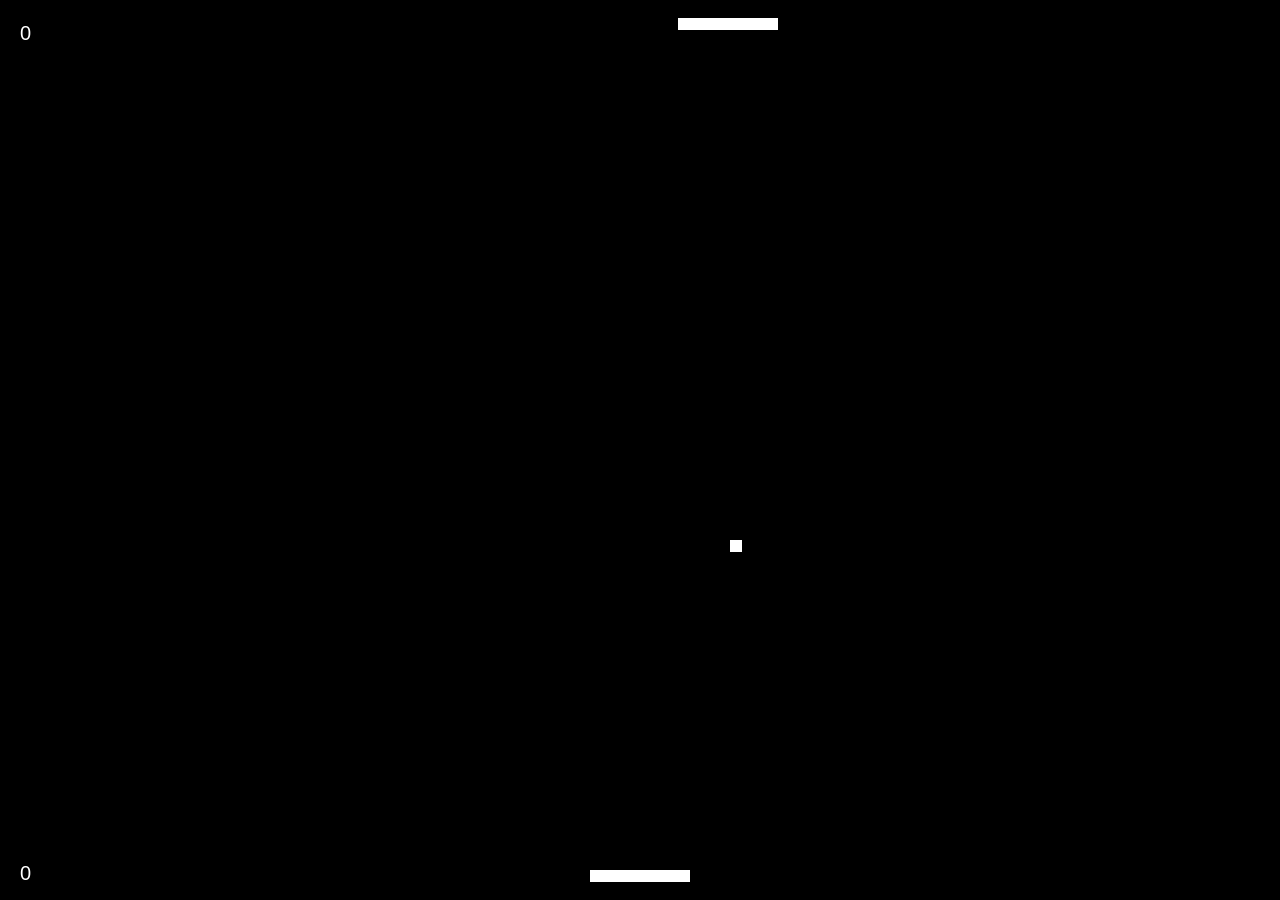
==== index.html @ 03823698 "Add files via upload" ====
<!doctype html>
<html lang="ru">
<head>
  <meta charset="utf-8" />
  <meta name="viewport" content="width=device-width, initial-scale=1" />
  <title>Telegram Pong — Vertical</title>
  <script src="https://telegram.org/js/telegram-web-app.js"></script>
  <style>
    body,html {margin:0;padding:0;background:#0f1115;color:#fff;overflow:hidden;}
    canvas {display:block;width:100vw;height:100vh;background:#000;}
  </style>
</head>
<body>
  <canvas id="game"></canvas>
  <script>
    const tg = window.Telegram?.WebApp;
    if (tg) { tg.expand(); tg.ready(); }

    const cvs = document.getElementById('game');
    const ctx = cvs.getContext('2d');
    let W,H;

    function resize(){
      W = cvs.width = window.innerWidth;
      H = cvs.height = window.innerHeight;
    }
    window.addEventListener('resize', resize);
    resize();

    const PADDLE_W = 100, PADDLE_H = 12, BALL = 12;
    const player = {x: W/2 - PADDLE_W/2, y: H - 30, vx:0, score:0};
    const enemy  = {x: W/2 - PADDLE_W/2, y: 18, vx:0, score:0};
    const ball   = {x: W/2, y: H/2, vx:3, vy:3};

    let keys = {};
    window.addEventListener('keydown', e=>keys[e.key]=true);
    window.addEventListener('keyup', e=>keys[e.key]=false);

    cvs.addEventListener('pointermove', e=>{
      const rect = cvs.getBoundingClientRect();
      const x = (e.clientX - rect.left) * (W/rect.width) - PADDLE_W/2;
      if (e.clientY > H/2) player.x = x;
    });

    function step(){
      if (keys['ArrowLeft'] || keys['a']) player.x -= 6;
      if (keys['ArrowRight']|| keys['d']) player.x += 6;
      player.x = Math.max(0, Math.min(W-PADDLE_W, player.x));

      // simple AI for enemy
      if (enemy.x + PADDLE_W/2 < ball.x) enemy.x += 4;
      else enemy.x -= 4;
      enemy.x = Math.max(0, Math.min(W-PADDLE_W, enemy.x));

      // move ball
      ball.x += ball.vx;
      ball.y += ball.vy;

      // walls X
      if (ball.x<0 || ball.x>W-BALL) ball.vx *= -1;

      // top paddle
      if (ball.y < enemy.y+PADDLE_H && ball.x+BALL>enemy.x && ball.x<enemy.x+PADDLE_W && ball.vy<0){
        ball.vy = Math.abs(ball.vy);
      }
      // bottom paddle
      if (ball.y+BALL > player.y && ball.x+BALL>player.x && ball.x<player.x+PADDLE_W && ball.vy>0){
        ball.vy = -Math.abs(ball.vy);
      }

      // score
      if (ball.y < -BALL){ player.score++; resetBall(1); }
      if (ball.y > H+BALL){ enemy.score++; resetBall(-1); }
    }

    function resetBall(dir){
      ball.x = W/2; ball.y = H/2;
      ball.vx = (Math.random()>0.5?1:-1)*(3+Math.random()*2);
      ball.vy = dir*(3+Math.random()*2);
    }

    function draw(){
      ctx.clearRect(0,0,W,H);
      ctx.fillStyle = '#fff';
      ctx.fillRect(player.x, player.y, PADDLE_W, PADDLE_H);
      ctx.fillRect(enemy.x, enemy.y, PADDLE_W, PADDLE_H);
      ctx.fillRect(ball.x, ball.y, BALL, BALL);
      ctx.font = '20px sans-serif';
      ctx.fillText(player.score, 20, H-20);
      ctx.fillText(enemy.score, 20, 40);
    }

    function loop(){
      step();
      draw();
      requestAnimationFrame(loop);
    }
    loop();
  </script>
</body>
</html>
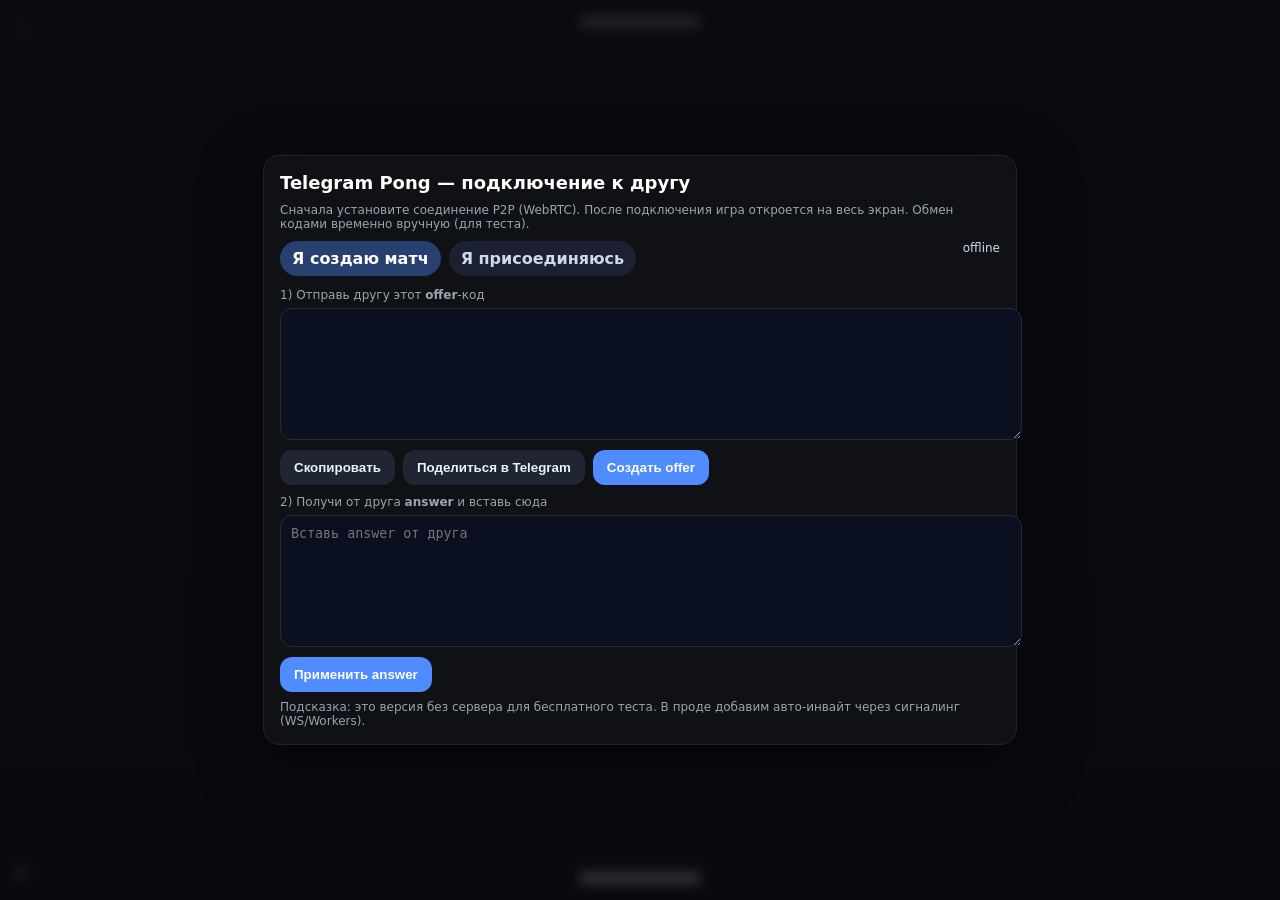
==== commit e2dc6d93: "Add files via upload" ====
--- a/index.html
+++ b/index.html
@@ -3,99 +3,249 @@
 <head>
   <meta charset="utf-8" />
   <meta name="viewport" content="width=device-width, initial-scale=1" />
-  <title>Telegram Pong — Vertical</title>
+  <title>Telegram Pong — Vertical (P2P)</title>
   <script src="https://telegram.org/js/telegram-web-app.js"></script>
   <style>
-    body,html {margin:0;padding:0;background:#0f1115;color:#fff;overflow:hidden;}
-    canvas {display:block;width:100vw;height:100vh;background:#000;}
+    :root{--bg:#0f1115;--panel:#151a24;--muted:#9aa4b2;--acc:#4f8cff}
+    html,body{margin:0;height:100%;background:#000;color:#fff;overflow:hidden;font-family:system-ui, -apple-system, Segoe UI, Roboto, Inter, Helvetica, Arial, sans-serif}
+    canvas{display:block;width:100vw;height:100vh;background:#000}
+    .menu{position:fixed;inset:0;display:flex;align-items:center;justify-content:center;background:linear-gradient(180deg, rgba(10,12,18,.9), rgba(10,12,18,.85));backdrop-filter:blur(6px)}
+    .card{width:min(720px,92vw);background:#0f1115;border:1px solid #1d2333;border-radius:16px;box-shadow:0 20px 60px rgba(0,0,0,.5);padding:16px}
+    .row{display:flex;gap:8px;flex-wrap:wrap}
+    h1{font-size:18px;margin:0 0 10px;font-weight:700}
+    .muted{color:var(--muted);font-size:12px}
+    textarea{width:100%;min-height:110px;background:#0b1020;border:1px solid #222a3c;border-radius:12px;color:#eaf1ff;padding:10px}
+    button{appearance:none;border:0;border-radius:12px;padding:10px 14px;font-weight:700;cursor:pointer}
+    .primary{background:var(--acc);color:#fff}
+    .secondary{background:#1f2533;color:#eaf1ff}
+    label{font-size:12px;color:var(--muted);display:block;margin:8px 0 6px}
+    .tabs{display:flex;gap:8px;margin:8px 0 12px}
+    .tab{padding:8px 12px;border-radius:999px;background:#1b2130;color:#cfd8ef;cursor:pointer;font-weight:700}
+    .tab.active{background:#28406f;color:#fff}
+    .hidden{display:none}
+    .status{font-size:12px;color:#cfd8ef}
   </style>
 </head>
 <body>
   <canvas id="game"></canvas>
+
+  <!-- MENU / MANUAL SIGNALING -->
+  <div class="menu" id="menu">
+    <div class="card">
+      <h1>Telegram Pong — подключение к другу</h1>
+      <div class="muted" style="margin-bottom:10px">Сначала установите соединение P2P (WebRTC). После подключения игра откроется на весь экран. Обмен кодами временно вручную (для теста).</div>
+
+      <div class="tabs">
+        <div class="tab active" id="tabHost">Я создаю матч</div>
+        <div class="tab" id="tabJoin">Я присоединяюсь</div>
+        <div style="flex:1"></div>
+        <span class="status" id="net">offline</span>
+      </div>
+
+      <!-- HOST PANEL -->
+      <div id="hostPanel">
+        <label>1) Отправь другу этот <b>offer</b>-код</label>
+        <textarea id="offerOut" readonly></textarea>
+        <div class="row" style="margin:6px 0 10px">
+          <button class="secondary" id="copyOffer">Скопировать</button>
+          <button class="secondary" id="shareOffer">Поделиться в Telegram</button>
+          <button class="primary" id="makeOffer">Создать offer</button>
+        </div>
+        <label>2) Получи от друга <b>answer</b> и вставь сюда</label>
+        <textarea id="answerIn" placeholder="Вставь answer от друга"></textarea>
+        <div class="row" style="margin-top:6px"><button class="primary" id="applyAnswer">Применить answer</button></div>
+      </div>
+
+      <!-- JOIN PANEL -->
+      <div id="joinPanel" class="hidden">
+        <label>1) Вставь сюда <b>offer</b>-код от хоста</label>
+        <textarea id="offerIn" placeholder="Вставь offer от хоста"></textarea>
+        <div class="row" style="margin:6px 0 10px"><button class="primary" id="makeAnswer">Сгенерировать answer</button></div>
+        <label>2) Отправь этот <b>answer</b> хосту</label>
+        <textarea id="answerOut" readonly></textarea>
+        <div class="row" style="margin-top:6px"><button class="secondary" id="copyAnswer">Скопировать answer</button></div>
+      </div>
+
+      <div class="muted" style="margin-top:8px">Подсказка: это версия без сервера для бесплатного теста. В проде добавим авто-инвайт через сигналинг (WS/Workers).</div>
+    </div>
+  </div>
+
   <script>
-    const tg = window.Telegram?.WebApp;
-    if (tg) { tg.expand(); tg.ready(); }
-
-    const cvs = document.getElementById('game');
-    const ctx = cvs.getContext('2d');
-    let W,H;
-
-    function resize(){
-      W = cvs.width = window.innerWidth;
-      H = cvs.height = window.innerHeight;
+  // --- Telegram fullscreen
+  const tg = window.Telegram?.WebApp; try{ tg?.expand(); tg?.ready(); }catch(_){}
+
+  // --- Canvas setup
+  const cvs = document.getElementById('game');
+  const ctx = cvs.getContext('2d');
+  let W,H; function resize(){ W=cvs.width=innerWidth; H=cvs.height=innerHeight; } window.addEventListener('resize',resize); resize();
+
+  // --- UI elements
+  const menu = document.getElementById('menu');
+  const tabHost = document.getElementById('tabHost');
+  const tabJoin = document.getElementById('tabJoin');
+  const hostPanel = document.getElementById('hostPanel');
+  const joinPanel = document.getElementById('joinPanel');
+  const net = document.getElementById('net');
+
+  const offerOut = document.getElementById('offerOut');
+  const answerIn = document.getElementById('answerIn');
+  const offerIn = document.getElementById('offerIn');
+  const answerOut = document.getElementById('answerOut');
+  const btnCopyOffer = document.getElementById('copyOffer');
+  const btnShareOffer = document.getElementById('shareOffer');
+  const btnMakeOffer = document.getElementById('makeOffer');
+  const btnApplyAnswer = document.getElementById('applyAnswer');
+  const btnMakeAnswer = document.getElementById('makeAnswer');
+  const btnCopyAnswer = document.getElementById('copyAnswer');
+
+  // --- Helpers
+  const enc = obj => btoa(unescape(encodeURIComponent(JSON.stringify(obj))));
+  const dec = str => JSON.parse(decodeURIComponent(escape(atob((str||'').trim()))));
+  function copy(el){ el.select(); document.execCommand('copy'); }
+
+  // --- Tabs
+  tabHost.onclick = ()=>{ tabHost.classList.add('active'); tabJoin.classList.remove('active'); hostPanel.classList.remove('hidden'); joinPanel.classList.add('hidden'); };
+  tabJoin.onclick = ()=>{ tabJoin.classList.add('active'); tabHost.classList.remove('active'); joinPanel.classList.remove('hidden'); hostPanel.classList.add('hidden'); };
+
+  // --- Game constants (vertical)
+  const PADDLE_W = 120, PADDLE_H = 12, BALL = 12;
+  const player = {x:0, y:0, score:0};
+  const enemy  = {x:0, y:0, score:0};
+  const ball   = {x:0, y:0, vx:0, vy:0};
+  let mode = 'menu'; // menu | online
+  let isHost = false; // host runs physics
+
+  function resetPositions(){
+    player.x = W/2 - PADDLE_W/2; player.y = H - 28;
+    enemy.x  = W/2 - PADDLE_W/2; enemy.y  = 16;
+    ball.x = W/2; ball.y = H/2; ball.vx = (Math.random()>0.5?1:-1)*(3+Math.random()*2); ball.vy = (isHost?1:-1)*(3+Math.random()*2);
+  }
+  resetPositions();
+
+  // --- Input
+  let keys = {}; window.addEventListener('keydown', e=>keys[e.key]=true); window.addEventListener('keyup', e=>keys[e.key]=false);
+  cvs.addEventListener('pointermove', e=>{
+    if (mode!=='online') return;
+    const r=cvs.getBoundingClientRect(); const x=(e.clientX - r.left)*(W/r.width) - PADDLE_W/2;
+    // Локально всегда двигаем «нижнюю» ракетку
+    player.x = Math.max(0, Math.min(W-PADDLE_W, x));
+  });
+
+  function localStep(){
+    if (mode!=='online') return;
+    if (keys['ArrowLeft']||keys['a']) player.x -= 7;
+    if (keys['ArrowRight']||keys['d']) player.x += 7;
+    player.x = Math.max(0, Math.min(W-PADDLE_W, player.x));
+  }
+
+  // --- WebRTC
+  let pc, dc; let lastTick=0;
+  function setupPeer(host){
+    isHost = !!host;
+    pc = new RTCPeerConnection({iceServers:[{urls:'stun:stun.l.google.com:19302'}]});
+    pc.onicecandidate = e=>{ if(!e.candidate) updateSDP(); };
+    pc.onconnectionstatechange = ()=> net.textContent = pc.connectionState || 'unknown';
+    pc.ondatachannel = ev=>{ dc = ev.channel; wireDC(); };
+    if (host){ dc = pc.createDataChannel('game'); wireDC(); }
+  }
+  function wireDC(){
+    dc.onopen = ()=>{ net.textContent = 'online'; startMatch(); };
+    dc.onclose = ()=>{ net.textContent = 'disconnected'; endMatch(); };
+    dc.onmessage = ev=>{
+      const m = JSON.parse(ev.data);
+      if (m.t==='state' && !isHost){ Object.assign(player, m.state.playerTop ? m.state.bottom : m.state.bottom); /* placeholder */ }
+      if (m.t==='state' && !isHost){ // гостю присылаем полное состояние
+        // Стороны в физике: у хоста bottom=host, top=guest. У гостя рендерим наоборот: локальный снизу.
+        const s = m.state;
+        // на госте «player» = нижний (это топ в физике), «enemy» = верхний (боттом в физике)
+        enemy.x = s.bottom.x; enemy.y = 16; enemy.score = s.bottom.score;
+        player.x = s.top.x;   player.y = H - 28; player.score = s.top.score;
+        ball.x = s.ball.x; ball.y = s.ball.y; // для гостя координаты одинаковые
+      }
+      if (m.t==='input' && isHost){ // пришёл x от гостя (это верхняя ракетка в физике)
+        enemy.x = Math.max(0, Math.min(W-PADDLE_W, m.x));
+      }
+    };
+  }
+
+  function updateSDP(){
+    if (!pc?.localDescription) return;
+    const payload = enc({type:pc.localDescription.type, sdp:pc.localDescription.sdp});
+    if (isHost) offerOut.value = payload; else answerOut.value = payload;
+  }
+
+  async function makeOffer(){ setupPeer(true); const offer = await pc.createOffer(); await pc.setLocalDescription(offer); updateSDP(); }
+  async function applyAnswer(){ try{ const ans = dec(answerIn.value); await pc.setRemoteDescription(new RTCSessionDescription(ans)); }catch(e){ alert('Неверный answer'); } }
+  async function acceptOffer(){ try{ setupPeer(false); const off = dec(offerIn.value); await pc.setRemoteDescription(new RTCSessionDescription(off)); const ans = await pc.createAnswer(); await pc.setLocalDescription(ans); updateSDP(); }catch(e){ alert('Неверный offer'); } }
+
+  btnMakeOffer.onclick = makeOffer;
+  btnApplyAnswer.onclick = applyAnswer;
+  btnMakeAnswer.onclick = acceptOffer;
+  btnCopyOffer.onclick = ()=>copy(offerOut);
+  btnCopyAnswer.onclick = ()=>copy(answerOut);
+  btnShareOffer.onclick = ()=>{
+    const text = encodeURIComponent('Подключись ко мне в Pong. Вставь мой offer и пришли answer.\n\n'+offerOut.value.substring(0,1800));
+    if (tg && tg.openTelegramLink) tg.openTelegramLink('https://t.me/share/url?text='+text); else window.open('https://t.me/share/url?text='+text,'_blank');
+  };
+
+  // --- Game physics runs on host only
+  function physics(){
+    // move ball
+    ball.x += ball.vx; ball.y += ball.vy;
+    // walls (X)
+    if (ball.x<0 || ball.x>W-BALL) ball.vx *= -1;
+    // top paddle (guest)
+    if (ball.vy<0 && ball.y < enemy.y+PADDLE_H && ball.x+BALL>enemy.x && ball.x<enemy.x+PADDLE_W){ ball.vy = Math.abs(ball.vy); }
+    // bottom paddle (host)
+    if (ball.vy>0 && ball.y+BALL > player.y && ball.x+BALL>player.x && ball.x<player.x+PADDLE_W){ ball.vy = -Math.abs(ball.vy); }
+    // score
+    if (ball.y < -BALL){ player.score++; resetBall(1); }
+    if (ball.y > H+BALL){ enemy.score++; resetBall(-1); }
+  }
+  function resetBall(dir){ ball.x=W/2; ball.y=H/2; ball.vx=(Math.random()>0.5?1:-1)*(3+Math.random()*2); ball.vy=dir*(3+Math.random()*2); }
+
+  function startMatch(){ mode='online'; menu.classList.add('hidden'); tg?.expand(); resetPositions(); lastTick=0; }
+  function endMatch(){ mode='menu'; menu.classList.remove('hidden'); }
+
+  // --- Main loop
+  function draw(){
+    ctx.clearRect(0,0,W,H);
+    ctx.fillStyle='#fff';
+    // paddles
+    ctx.fillRect(player.x, player.y, PADDLE_W, PADDLE_H);
+    ctx.fillRect(enemy.x, enemy.y, PADDLE_W, PADDLE_H);
+    // ball
+    ctx.fillRect(ball.x, ball.y, BALL, BALL);
+    // score
+    ctx.font='20px sans-serif';
+    ctx.fillText(player.score, 16, H-20);
+    ctx.fillText(enemy.score, 16, 36);
+  }
+
+  function loop(ts){
+    // controls (both sides move local bottom paddle)
+    localStep();
+
+    if (mode==='online'){
+      // Send my input each frame
+      if (dc && dc.readyState==='open'){
+        // У хоста локальный — нижний (bottom). У гостя локальный снизу тоже, но для физики это top => отправляем как top.x
+        const myX = player.x;
+        dc.send(JSON.stringify({t:'input', x: myX}));
+      }
+      if (isHost){
+        physics();
+        // 30 FPS state to guest
+        if (!lastTick || ts-lastTick>33){ lastTick=ts; if (dc && dc.readyState==='open'){
+          const state = { bottom:{x:player.x, score:player.score}, top:{x:enemy.x, score:enemy.score}, ball:{x:ball.x, y:ball.y} };
+          dc.send(JSON.stringify({t:'state', state}));
+        } }
+      }
     }
-    window.addEventListener('resize', resize);
-    resize();
-
-    const PADDLE_W = 100, PADDLE_H = 12, BALL = 12;
-    const player = {x: W/2 - PADDLE_W/2, y: H - 30, vx:0, score:0};
-    const enemy  = {x: W/2 - PADDLE_W/2, y: 18, vx:0, score:0};
-    const ball   = {x: W/2, y: H/2, vx:3, vy:3};
-
-    let keys = {};
-    window.addEventListener('keydown', e=>keys[e.key]=true);
-    window.addEventListener('keyup', e=>keys[e.key]=false);
-
-    cvs.addEventListener('pointermove', e=>{
-      const rect = cvs.getBoundingClientRect();
-      const x = (e.clientX - rect.left) * (W/rect.width) - PADDLE_W/2;
-      if (e.clientY > H/2) player.x = x;
-    });
-
-    function step(){
-      if (keys['ArrowLeft'] || keys['a']) player.x -= 6;
-      if (keys['ArrowRight']|| keys['d']) player.x += 6;
-      player.x = Math.max(0, Math.min(W-PADDLE_W, player.x));
-
-      // simple AI for enemy
-      if (enemy.x + PADDLE_W/2 < ball.x) enemy.x += 4;
-      else enemy.x -= 4;
-      enemy.x = Math.max(0, Math.min(W-PADDLE_W, enemy.x));
-
-      // move ball
-      ball.x += ball.vx;
-      ball.y += ball.vy;
-
-      // walls X
-      if (ball.x<0 || ball.x>W-BALL) ball.vx *= -1;
-
-      // top paddle
-      if (ball.y < enemy.y+PADDLE_H && ball.x+BALL>enemy.x && ball.x<enemy.x+PADDLE_W && ball.vy<0){
-        ball.vy = Math.abs(ball.vy);
-      }
-      // bottom paddle
-      if (ball.y+BALL > player.y && ball.x+BALL>player.x && ball.x<player.x+PADDLE_W && ball.vy>0){
-        ball.vy = -Math.abs(ball.vy);
-      }
-
-      // score
-      if (ball.y < -BALL){ player.score++; resetBall(1); }
-      if (ball.y > H+BALL){ enemy.score++; resetBall(-1); }
-    }
-
-    function resetBall(dir){
-      ball.x = W/2; ball.y = H/2;
-      ball.vx = (Math.random()>0.5?1:-1)*(3+Math.random()*2);
-      ball.vy = dir*(3+Math.random()*2);
-    }
-
-    function draw(){
-      ctx.clearRect(0,0,W,H);
-      ctx.fillStyle = '#fff';
-      ctx.fillRect(player.x, player.y, PADDLE_W, PADDLE_H);
-      ctx.fillRect(enemy.x, enemy.y, PADDLE_W, PADDLE_H);
-      ctx.fillRect(ball.x, ball.y, BALL, BALL);
-      ctx.font = '20px sans-serif';
-      ctx.fillText(player.score, 20, H-20);
-      ctx.fillText(enemy.score, 20, 40);
-    }
-
-    function loop(){
-      step();
-      draw();
-      requestAnimationFrame(loop);
-    }
-    loop();
+    draw();
+    requestAnimationFrame(loop);
+  }
+  requestAnimationFrame(loop);
   </script>
 </body>
 </html>
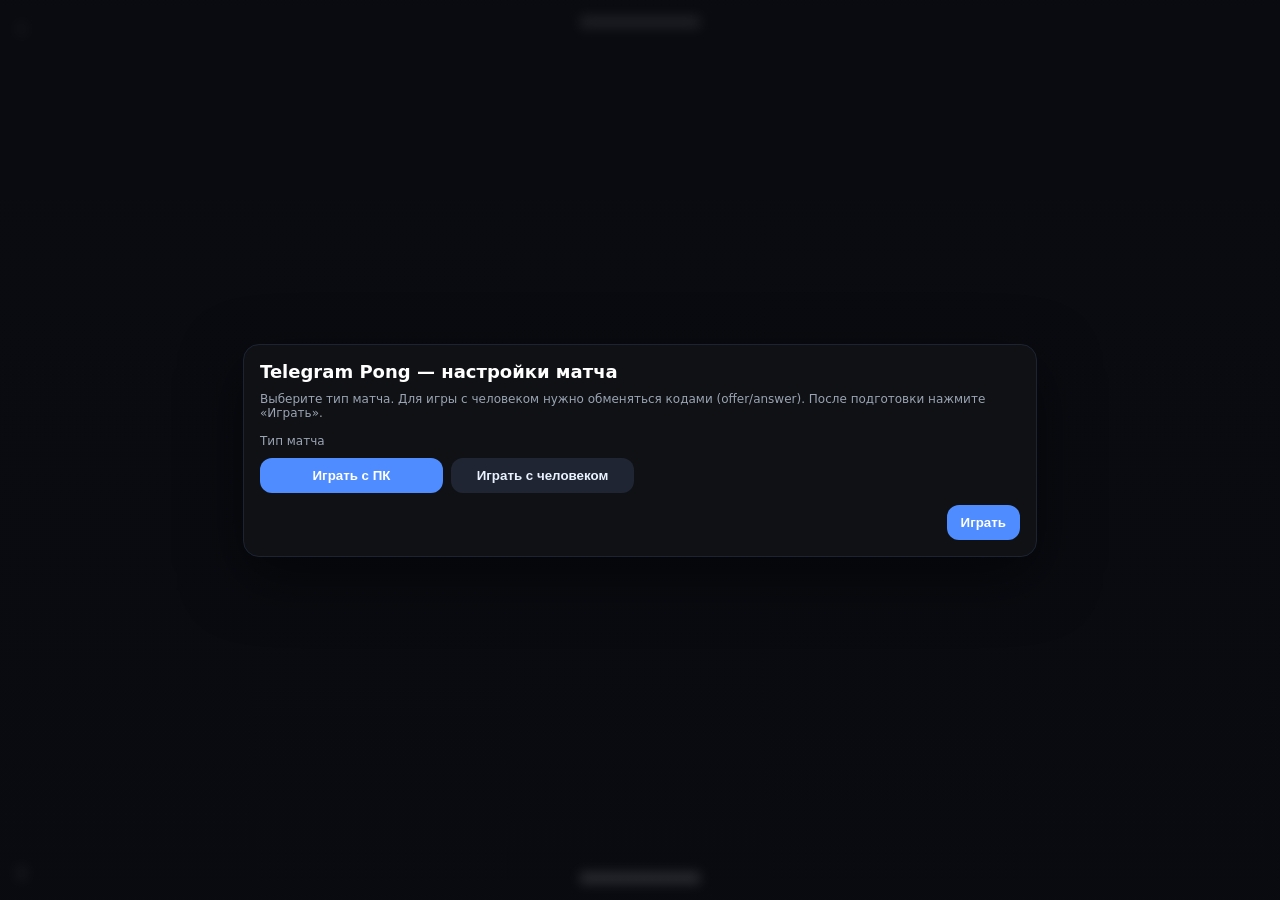
==== commit d3d42e92: "Add files via upload" ====
--- a/index.html
+++ b/index.html
@@ -3,70 +3,94 @@
 <head>
   <meta charset="utf-8" />
   <meta name="viewport" content="width=device-width, initial-scale=1" />
-  <title>Telegram Pong — Vertical (P2P)</title>
+  <title>Telegram Pong — Vertical (P2P/AI)</title>
   <script src="https://telegram.org/js/telegram-web-app.js"></script>
   <style>
     :root{--bg:#0f1115;--panel:#151a24;--muted:#9aa4b2;--acc:#4f8cff}
     html,body{margin:0;height:100%;background:#000;color:#fff;overflow:hidden;font-family:system-ui, -apple-system, Segoe UI, Roboto, Inter, Helvetica, Arial, sans-serif}
     canvas{display:block;width:100vw;height:100vh;background:#000}
-    .menu{position:fixed;inset:0;display:flex;align-items:center;justify-content:center;background:linear-gradient(180deg, rgba(10,12,18,.9), rgba(10,12,18,.85));backdrop-filter:blur(6px)}
-    .card{width:min(720px,92vw);background:#0f1115;border:1px solid #1d2333;border-radius:16px;box-shadow:0 20px 60px rgba(0,0,0,.5);padding:16px}
-    .row{display:flex;gap:8px;flex-wrap:wrap}
+
+    /* MENU */
+    .menu{position:fixed;inset:0;display:flex;align-items:center;justify-content:center;background:linear-gradient(180deg, rgba(10,12,18,.92), rgba(10,12,18,.88));backdrop-filter:blur(6px)}
+    .card{width:min(760px,92vw);background:#0f1115;border:1px solid #1d2333;border-radius:16px;box-shadow:0 20px 60px rgba(0,0,0,.5);padding:16px}
     h1{font-size:18px;margin:0 0 10px;font-weight:700}
     .muted{color:var(--muted);font-size:12px}
-    textarea{width:100%;min-height:110px;background:#0b1020;border:1px solid #222a3c;border-radius:12px;color:#eaf1ff;padding:10px}
+    .row{display:flex;gap:8px;flex-wrap:wrap}
+    .col{display:flex;flex-direction:column;gap:8px}
+    .seg{display:flex;gap:8px}
+    .seg>button{flex:1}
     button{appearance:none;border:0;border-radius:12px;padding:10px 14px;font-weight:700;cursor:pointer}
     .primary{background:var(--acc);color:#fff}
     .secondary{background:#1f2533;color:#eaf1ff}
-    label{font-size:12px;color:var(--muted);display:block;margin:8px 0 6px}
-    .tabs{display:flex;gap:8px;margin:8px 0 12px}
-    .tab{padding:8px 12px;border-radius:999px;background:#1b2130;color:#cfd8ef;cursor:pointer;font-weight:700}
-    .tab.active{background:#28406f;color:#fff}
+    .ghost{background:transparent;border:1px solid #2a3348;color:#cfd8ef}
+    .label{font-size:12px;color:var(--muted);margin:4px 0 2px}
+    textarea{width:100%;min-height:110px;background:#0b1020;border:1px solid #222a3c;border-radius:12px;color:#eaf1ff;padding:10px}
+    input[type="text"]{width:100%;background:#0b1020;border:1px solid #222a3c;border-radius:12px;color:#eaf1ff;padding:10px}
+    .grid{display:grid;grid-template-columns:1fr 1fr;gap:12px}
+    @media (max-width:760px){ .grid{grid-template-columns:1fr} }
+    .status{font-size:12px;color:#cfd8ef}
     .hidden{display:none}
-    .status{font-size:12px;color:#cfd8ef}
   </style>
 </head>
 <body>
   <canvas id="game"></canvas>
 
-  <!-- MENU / MANUAL SIGNALING -->
+  <!-- MENU -->
   <div class="menu" id="menu">
     <div class="card">
-      <h1>Telegram Pong — подключение к другу</h1>
-      <div class="muted" style="margin-bottom:10px">Сначала установите соединение P2P (WebRTC). После подключения игра откроется на весь экран. Обмен кодами временно вручную (для теста).</div>
-
-      <div class="tabs">
-        <div class="tab active" id="tabHost">Я создаю матч</div>
-        <div class="tab" id="tabJoin">Я присоединяюсь</div>
-        <div style="flex:1"></div>
-        <span class="status" id="net">offline</span>
+      <h1>Telegram Pong — настройки матча</h1>
+      <div class="muted" style="margin-bottom:10px">Выберите тип матча. Для игры с человеком нужно обменяться кодами (offer/answer). После подготовки нажмите «Играть».</div>
+
+      <div class="grid">
+        <!-- LEFT: TYPE + ROLE -->
+        <div class="col">
+          <div class="label">Тип матча</div>
+          <div class="seg">
+            <button id="btnTypeAI"   class="secondary">Играть с ПК</button>
+            <button id="btnTypeP2P"  class="secondary">Играть с человеком</button>
+          </div>
+
+          <div id="roleBox" class="hidden">
+            <div class="label">Роль</div>
+            <div class="seg">
+              <button id="btnHost" class="ghost">Я создаю матч</button>
+              <button id="btnJoin" class="ghost">Я присоединяюсь</button>
+            </div>
+            <div class="status">Сеть: <span id="net">offline</span></div>
+          </div>
+        </div>
+
+        <!-- RIGHT: SIGNALING -->
+        <div id="signalBox" class="hidden col">
+          <!-- HOST PANEL -->
+          <div id="hostPanel" class="hidden">
+            <div class="label">1) Создай инвайт (offer) и отправь другу</div>
+            <div class="row">
+              <button id="btnMakeOffer" class="primary">Создать инвайт</button>
+              <button id="btnShareOffer" class="secondary">Поделиться в Telegram</button>
+              <button id="btnCopyOffer" class="ghost">Скопировать</button>
+            </div>
+            <textarea id="offerOut" readonly placeholder="Тут появится offer-код"></textarea>
+            <div class="label">2) Получи от друга answer и вставь</div>
+            <textarea id="answerIn" placeholder="Вставь answer"></textarea>
+            <div class="row"><button id="btnApplyAnswer" class="primary">Применить answer</button></div>
+          </div>
+
+          <!-- JOIN PANEL -->
+          <div id="joinPanel" class="hidden">
+            <div class="label">1) Вставь offer от хоста</div>
+            <textarea id="offerIn" placeholder="Вставь offer"></textarea>
+            <div class="row"><button id="btnMakeAnswer" class="primary">Сгенерировать answer</button></div>
+            <div class="label">2) Отправь этот answer хосту</div>
+            <textarea id="answerOut" readonly placeholder="Тут появится answer"></textarea>
+            <div class="row"><button id="btnCopyAnswer" class="ghost">Скопировать answer</button></div>
+          </div>
+        </div>
       </div>
 
-      <!-- HOST PANEL -->
-      <div id="hostPanel">
-        <label>1) Отправь другу этот <b>offer</b>-код</label>
-        <textarea id="offerOut" readonly></textarea>
-        <div class="row" style="margin:6px 0 10px">
-          <button class="secondary" id="copyOffer">Скопировать</button>
-          <button class="secondary" id="shareOffer">Поделиться в Telegram</button>
-          <button class="primary" id="makeOffer">Создать offer</button>
-        </div>
-        <label>2) Получи от друга <b>answer</b> и вставь сюда</label>
-        <textarea id="answerIn" placeholder="Вставь answer от друга"></textarea>
-        <div class="row" style="margin-top:6px"><button class="primary" id="applyAnswer">Применить answer</button></div>
+      <div class="row" style="justify-content:flex-end;margin-top:12px">
+        <button id="btnPlay" class="primary" disabled>Играть</button>
       </div>
-
-      <!-- JOIN PANEL -->
-      <div id="joinPanel" class="hidden">
-        <label>1) Вставь сюда <b>offer</b>-код от хоста</label>
-        <textarea id="offerIn" placeholder="Вставь offer от хоста"></textarea>
-        <div class="row" style="margin:6px 0 10px"><button class="primary" id="makeAnswer">Сгенерировать answer</button></div>
-        <label>2) Отправь этот <b>answer</b> хосту</label>
-        <textarea id="answerOut" readonly></textarea>
-        <div class="row" style="margin-top:6px"><button class="secondary" id="copyAnswer">Скопировать answer</button></div>
-      </div>
-
-      <div class="muted" style="margin-top:8px">Подсказка: это версия без сервера для бесплатного теста. В проде добавим авто-инвайт через сигналинг (WS/Workers).</div>
     </div>
   </div>
 
@@ -81,39 +105,39 @@
 
   // --- UI elements
   const menu = document.getElementById('menu');
-  const tabHost = document.getElementById('tabHost');
-  const tabJoin = document.getElementById('tabJoin');
+  const btnTypeAI = document.getElementById('btnTypeAI');
+  const btnTypeP2P = document.getElementById('btnTypeP2P');
+  const roleBox = document.getElementById('roleBox');
+  const signalBox = document.getElementById('signalBox');
+  const btnHost = document.getElementById('btnHost');
+  const btnJoin = document.getElementById('btnJoin');
   const hostPanel = document.getElementById('hostPanel');
   const joinPanel = document.getElementById('joinPanel');
   const net = document.getElementById('net');
+  const btnPlay = document.getElementById('btnPlay');
 
   const offerOut = document.getElementById('offerOut');
   const answerIn = document.getElementById('answerIn');
   const offerIn = document.getElementById('offerIn');
   const answerOut = document.getElementById('answerOut');
-  const btnCopyOffer = document.getElementById('copyOffer');
-  const btnShareOffer = document.getElementById('shareOffer');
-  const btnMakeOffer = document.getElementById('makeOffer');
-  const btnApplyAnswer = document.getElementById('applyAnswer');
-  const btnMakeAnswer = document.getElementById('makeAnswer');
-  const btnCopyAnswer = document.getElementById('copyAnswer');
-
-  // --- Helpers
-  const enc = obj => btoa(unescape(encodeURIComponent(JSON.stringify(obj))));
-  const dec = str => JSON.parse(decodeURIComponent(escape(atob((str||'').trim()))));
-  function copy(el){ el.select(); document.execCommand('copy'); }
-
-  // --- Tabs
-  tabHost.onclick = ()=>{ tabHost.classList.add('active'); tabJoin.classList.remove('active'); hostPanel.classList.remove('hidden'); joinPanel.classList.add('hidden'); };
-  tabJoin.onclick = ()=>{ tabJoin.classList.add('active'); tabHost.classList.remove('active'); joinPanel.classList.remove('hidden'); hostPanel.classList.add('hidden'); };
+  const btnCopyOffer = document.getElementById('btnCopyOffer');
+  const btnShareOffer = document.getElementById('btnShareOffer');
+  const btnMakeOffer = document.getElementById('btnMakeOffer');
+  const btnApplyAnswer = document.getElementById('btnApplyAnswer');
+  const btnMakeAnswer = document.getElementById('btnMakeAnswer');
+  const btnCopyAnswer = document.getElementById('btnCopyAnswer');
+
+  // --- State
+  let matchType = 'ai'; // 'ai' | 'p2p'
+  let role = null;      // 'host' | 'join'
+  let mode = 'menu';    // 'menu' | 'online' | 'practice'
+  let isHost = false;
 
   // --- Game constants (vertical)
   const PADDLE_W = 120, PADDLE_H = 12, BALL = 12;
   const player = {x:0, y:0, score:0};
   const enemy  = {x:0, y:0, score:0};
   const ball   = {x:0, y:0, vx:0, vy:0};
-  let mode = 'menu'; // menu | online
-  let isHost = false; // host runs physics
 
   function resetPositions(){
     player.x = W/2 - PADDLE_W/2; player.y = H - 28;
@@ -125,18 +149,37 @@
   // --- Input
   let keys = {}; window.addEventListener('keydown', e=>keys[e.key]=true); window.addEventListener('keyup', e=>keys[e.key]=false);
   cvs.addEventListener('pointermove', e=>{
-    if (mode!=='online') return;
+    if (mode!=='online' && mode!=='practice') return;
     const r=cvs.getBoundingClientRect(); const x=(e.clientX - r.left)*(W/r.width) - PADDLE_W/2;
-    // Локально всегда двигаем «нижнюю» ракетку
     player.x = Math.max(0, Math.min(W-PADDLE_W, x));
   });
-
   function localStep(){
-    if (mode!=='online') return;
+    if (mode!=='online' && mode!=='practice') return;
     if (keys['ArrowLeft']||keys['a']) player.x -= 7;
     if (keys['ArrowRight']||keys['d']) player.x += 7;
     player.x = Math.max(0, Math.min(W-PADDLE_W, player.x));
   }
+
+  // --- Match type selection
+  function updateTypeButtons(){
+    btnTypeAI.className = (matchType==='ai')? 'primary' : 'secondary';
+    btnTypeP2P.className = (matchType==='p2p')? 'primary' : 'secondary';
+    roleBox.classList.toggle('hidden', matchType!=='p2p');
+    signalBox.classList.toggle('hidden', matchType!=='p2p');
+    btnPlay.disabled = (matchType==='p2p'); // для p2p кнопка активируется после online
+  }
+  btnTypeAI.onclick = ()=>{ matchType='ai'; role=null; updateTypeButtons(); };
+  btnTypeP2P.onclick = ()=>{ matchType='p2p'; updateTypeButtons(); };
+  updateTypeButtons();
+
+  // --- Role selection
+  btnHost.onclick = ()=>{ role='host'; btnHost.className='primary'; btnJoin.className='ghost'; hostPanel.classList.remove('hidden'); joinPanel.classList.add('hidden'); };
+  btnJoin.onclick = ()=>{ role='join'; btnJoin.className='primary'; btnHost.className='ghost'; hostPanel.classList.add('hidden'); joinPanel.classList.remove('hidden'); };
+
+  // --- Helpers
+  const enc = obj => btoa(unescape(encodeURIComponent(JSON.stringify(obj))));
+  const dec = str => JSON.parse(decodeURIComponent(escape(atob((str||'').trim()))));
+  function copy(el){ el.select(); document.execCommand('copy'); }
 
   // --- WebRTC
   let pc, dc; let lastTick=0;
@@ -144,37 +187,26 @@
     isHost = !!host;
     pc = new RTCPeerConnection({iceServers:[{urls:'stun:stun.l.google.com:19302'}]});
     pc.onicecandidate = e=>{ if(!e.candidate) updateSDP(); };
-    pc.onconnectionstatechange = ()=> net.textContent = pc.connectionState || 'unknown';
+    pc.onconnectionstatechange = ()=>{ net.textContent = pc.connectionState || 'unknown'; if (pc.connectionState==='connected'){ btnPlay.disabled=false; }};
     pc.ondatachannel = ev=>{ dc = ev.channel; wireDC(); };
     if (host){ dc = pc.createDataChannel('game'); wireDC(); }
   }
   function wireDC(){
-    dc.onopen = ()=>{ net.textContent = 'online'; startMatch(); };
-    dc.onclose = ()=>{ net.textContent = 'disconnected'; endMatch(); };
+    dc.onopen = ()=>{ net.textContent='online'; };
+    dc.onclose= ()=>{ net.textContent='disconnected'; btnPlay.disabled=true; };
     dc.onmessage = ev=>{
       const m = JSON.parse(ev.data);
-      if (m.t==='state' && !isHost){ Object.assign(player, m.state.playerTop ? m.state.bottom : m.state.bottom); /* placeholder */ }
-      if (m.t==='state' && !isHost){ // гостю присылаем полное состояние
-        // Стороны в физике: у хоста bottom=host, top=guest. У гостя рендерим наоборот: локальный снизу.
+      if (m.t==='state' && !isHost){
         const s = m.state;
-        // на госте «player» = нижний (это топ в физике), «enemy» = верхний (боттом в физике)
-        enemy.x = s.bottom.x; enemy.y = 16; enemy.score = s.bottom.score;
-        player.x = s.top.x;   player.y = H - 28; player.score = s.top.score;
-        ball.x = s.ball.x; ball.y = s.ball.y; // для гостя координаты одинаковые
+        enemy.x = s.bottom.x; enemy.score = s.bottom.score; enemy.y = 16;
+        player.x = s.top.x;   player.score = s.top.score;   player.y = H - 28;
+        ball.x = s.ball.x; ball.y = s.ball.y;
       }
-      if (m.t==='input' && isHost){ // пришёл x от гостя (это верхняя ракетка в физике)
-        enemy.x = Math.max(0, Math.min(W-PADDLE_W, m.x));
-      }
+      if (m.t==='input' && isHost){ enemy.x = Math.max(0, Math.min(W-PADDLE_W, m.x)); }
     };
   }
-
-  function updateSDP(){
-    if (!pc?.localDescription) return;
-    const payload = enc({type:pc.localDescription.type, sdp:pc.localDescription.sdp});
-    if (isHost) offerOut.value = payload; else answerOut.value = payload;
-  }
-
-  async function makeOffer(){ setupPeer(true); const offer = await pc.createOffer(); await pc.setLocalDescription(offer); updateSDP(); }
+  function updateSDP(){ if (!pc?.localDescription) return; const payload = enc({type:pc.localDescription.type, sdp:pc.localDescription.sdp}); if (isHost) offerOut.value = payload; else answerOut.value = payload; }
+  async function makeOffer(){ if (!role||role!=='host') return; setupPeer(true); const offer = await pc.createOffer(); await pc.setLocalDescription(offer); updateSDP(); }
   async function applyAnswer(){ try{ const ans = dec(answerIn.value); await pc.setRemoteDescription(new RTCSessionDescription(ans)); }catch(e){ alert('Неверный answer'); } }
   async function acceptOffer(){ try{ setupPeer(false); const off = dec(offerIn.value); await pc.setRemoteDescription(new RTCSessionDescription(off)); const ans = await pc.createAnswer(); await pc.setLocalDescription(ans); updateSDP(); }catch(e){ alert('Неверный offer'); } }
 
@@ -184,11 +216,11 @@
   btnCopyOffer.onclick = ()=>copy(offerOut);
   btnCopyAnswer.onclick = ()=>copy(answerOut);
   btnShareOffer.onclick = ()=>{
-    const text = encodeURIComponent('Подключись ко мне в Pong. Вставь мой offer и пришли answer.\n\n'+offerOut.value.substring(0,1800));
+    const text = encodeURIComponent('Поиграем в Pong? Вставь мой offer и пришли answer.\n\n'+offerOut.value.substring(0,1800));
     if (tg && tg.openTelegramLink) tg.openTelegramLink('https://t.me/share/url?text='+text); else window.open('https://t.me/share/url?text='+text,'_blank');
   };
 
-  // --- Game physics runs on host only
+  // --- Physics (host authoritative)
   function physics(){
     // move ball
     ball.x += ball.vx; ball.y += ball.vy;
@@ -196,7 +228,7 @@
     if (ball.x<0 || ball.x>W-BALL) ball.vx *= -1;
     // top paddle (guest)
     if (ball.vy<0 && ball.y < enemy.y+PADDLE_H && ball.x+BALL>enemy.x && ball.x<enemy.x+PADDLE_W){ ball.vy = Math.abs(ball.vy); }
-    // bottom paddle (host)
+    // bottom paddle (host or player in AI)
     if (ball.vy>0 && ball.y+BALL > player.y && ball.x+BALL>player.x && ball.x<player.x+PADDLE_W){ ball.vy = -Math.abs(ball.vy); }
     // score
     if (ball.y < -BALL){ player.score++; resetBall(1); }
@@ -204,8 +236,19 @@
   }
   function resetBall(dir){ ball.x=W/2; ball.y=H/2; ball.vx=(Math.random()>0.5?1:-1)*(3+Math.random()*2); ball.vy=dir*(3+Math.random()*2); }
 
-  function startMatch(){ mode='online'; menu.classList.add('hidden'); tg?.expand(); resetPositions(); lastTick=0; }
-  function endMatch(){ mode='menu'; menu.classList.remove('hidden'); }
+  // --- AI for practice
+  function aiStep(){
+    const target = ball.x - PADDLE_W/2; const speed = 5;
+    enemy.x += Math.sign(target - enemy.x) * speed; enemy.x = Math.max(0, Math.min(W-PADDLE_W, enemy.x));
+  }
+
+  // --- Play button
+  btnPlay.onclick = ()=>{
+    if (matchType==='ai') { mode='practice'; isHost=true; menu.classList.add('hidden'); tg?.expand(); resetPositions(); return; }
+    if (matchType==='p2p') {
+      if (pc?.connectionState === 'connected' && dc?.readyState==='open') { mode='online'; menu.classList.add('hidden'); tg?.expand(); resetPositions(); } else { alert('Сначала установите соединение (online)'); }
+    }
+  };
 
   // --- Main loop
   function draw(){
@@ -223,23 +266,19 @@
   }
 
   function loop(ts){
-    // controls (both sides move local bottom paddle)
     localStep();
-
-    if (mode==='online'){
-      // Send my input each frame
+    if (mode==='practice'){
+      aiStep(); physics();
+    } else if (mode==='online'){
       if (dc && dc.readyState==='open'){
-        // У хоста локальный — нижний (bottom). У гостя локальный снизу тоже, но для физики это top => отправляем как top.x
-        const myX = player.x;
-        dc.send(JSON.stringify({t:'input', x: myX}));
+        dc.send(JSON.stringify({t:'input', x: player.x}));
       }
       if (isHost){
         physics();
-        // 30 FPS state to guest
         if (!lastTick || ts-lastTick>33){ lastTick=ts; if (dc && dc.readyState==='open'){
           const state = { bottom:{x:player.x, score:player.score}, top:{x:enemy.x, score:enemy.score}, ball:{x:ball.x, y:ball.y} };
           dc.send(JSON.stringify({t:'state', state}));
-        } }
+        }}
       }
     }
     draw();
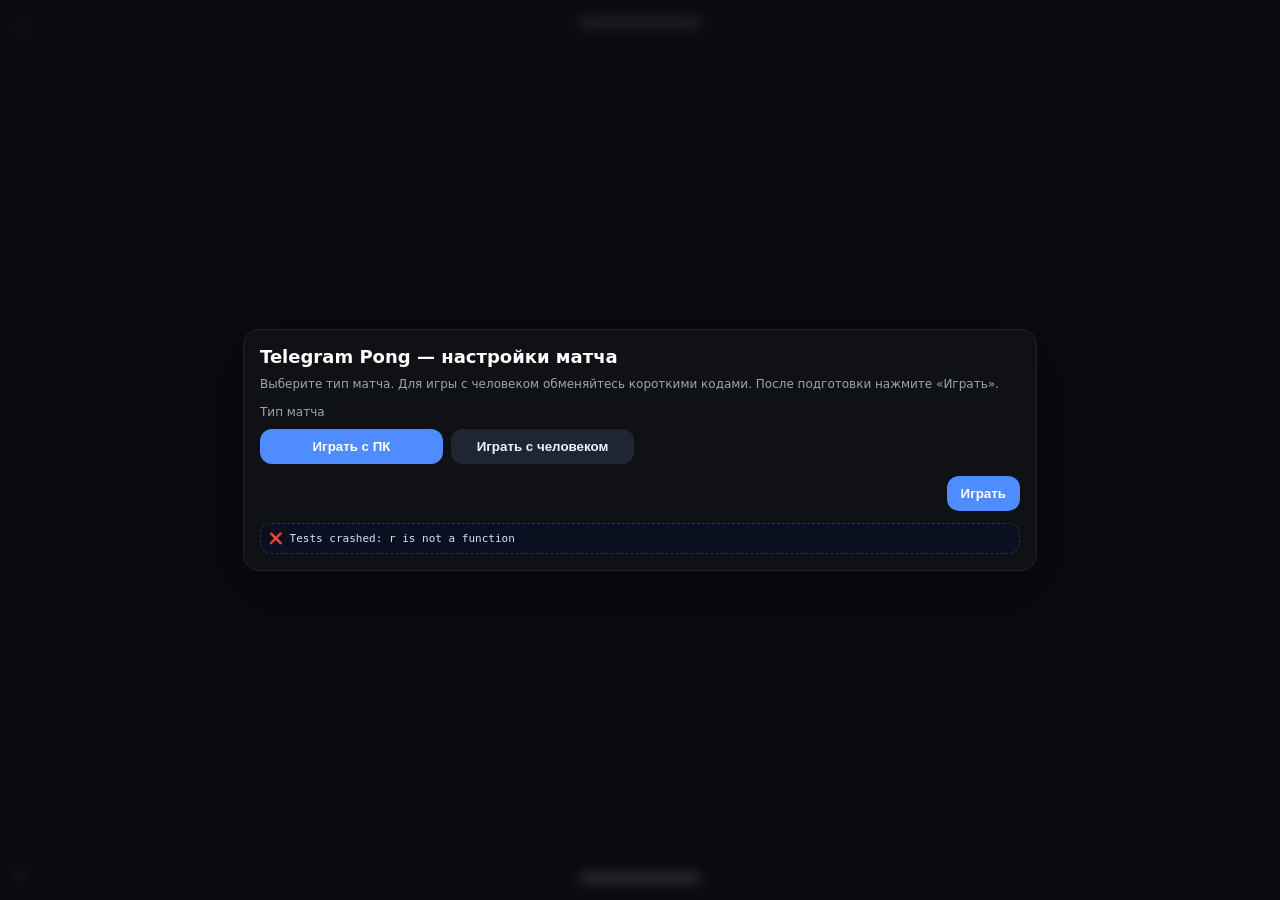
==== commit fe936eab: "Add files via upload" ====
--- a/index.html
+++ b/index.html
@@ -30,6 +30,8 @@
     @media (max-width:760px){ .grid{grid-template-columns:1fr} }
     .status{font-size:12px;color:#cfd8ef}
     .hidden{display:none}
+    .small{font-size:11px;color:#9aa4b2}
+    .tests{font-family:ui-monospace, SFMono-Regular, Menlo, Consolas, monospace;font-size:11px;background:#0b1020;border:1px dashed #2a3348;color:#d6e2ff;padding:8px;border-radius:12px;max-height:120px;overflow:auto}
   </style>
 </head>
 <body>
@@ -39,7 +41,7 @@
   <div class="menu" id="menu">
     <div class="card">
       <h1>Telegram Pong — настройки матча</h1>
-      <div class="muted" style="margin-bottom:10px">Выберите тип матча. Для игры с человеком нужно обменяться кодами (offer/answer). После подготовки нажмите «Играть».</div>
+      <div class="muted" style="margin-bottom:10px">Выберите тип матча. Для игры с человеком обменяйтесь короткими кодами. После подготовки нажмите «Играть».</div>
 
       <div class="grid">
         <!-- LEFT: TYPE + ROLE -->
@@ -64,25 +66,27 @@
         <div id="signalBox" class="hidden col">
           <!-- HOST PANEL -->
           <div id="hostPanel" class="hidden">
-            <div class="label">1) Создай инвайт (offer) и отправь другу</div>
+            <div class="label">1) Создай инвайт и отправь другу</div>
             <div class="row">
               <button id="btnMakeOffer" class="primary">Создать инвайт</button>
               <button id="btnShareOffer" class="secondary">Поделиться в Telegram</button>
               <button id="btnCopyOffer" class="ghost">Скопировать</button>
             </div>
-            <textarea id="offerOut" readonly placeholder="Тут появится offer-код"></textarea>
-            <div class="label">2) Получи от друга answer и вставь</div>
-            <textarea id="answerIn" placeholder="Вставь answer"></textarea>
+            <textarea id="offerOut" readonly placeholder="Инвайт-код (короткий)"></textarea>
+            <div class="small">Длина: <span id="offerLen">0</span> симв.</div>
+            <div class="label">2) Получи от друга ответ и вставь</div>
+            <textarea id="answerIn" placeholder="Вставь ответ (answer)"></textarea>
             <div class="row"><button id="btnApplyAnswer" class="primary">Применить answer</button></div>
           </div>
 
           <!-- JOIN PANEL -->
           <div id="joinPanel" class="hidden">
-            <div class="label">1) Вставь offer от хоста</div>
-            <textarea id="offerIn" placeholder="Вставь offer"></textarea>
+            <div class="label">1) Вставь инвайт от хоста</div>
+            <textarea id="offerIn" placeholder="Вставь инвайт (offer)"></textarea>
             <div class="row"><button id="btnMakeAnswer" class="primary">Сгенерировать answer</button></div>
             <div class="label">2) Отправь этот answer хосту</div>
-            <textarea id="answerOut" readonly placeholder="Тут появится answer"></textarea>
+            <textarea id="answerOut" readonly placeholder="Ваш answer (короткий)"></textarea>
+            <div class="small">Длина: <span id="answerLen">0</span> симв.</div>
             <div class="row"><button id="btnCopyAnswer" class="ghost">Скопировать answer</button></div>
           </div>
         </div>
@@ -91,8 +95,16 @@
       <div class="row" style="justify-content:flex-end;margin-top:12px">
         <button id="btnPlay" class="primary" disabled>Играть</button>
       </div>
+
+      <div id="testBox" class="tests" style="margin-top:12px"></div>
     </div>
   </div>
+
+  <!-- LZ-String (MIT) для сжатия кодов: https://github.com/pieroxy/lz-string -->
+  <script>
+  /*! LZ-String (c) 2013 Pieroxy - MIT */
+  var LZString=function(){function o(o,r){if(!t[o]){t[o]={};for(var n=0;n<o.length;n++)t[o][o.charAt(n)]=n}return t[o][r]}var r=String.fromCharCode,n="ABCDEFGHIJKLMNOPQRSTUVWXYZabcdefghijklmnopqrstuvwxyz0123456789+-$",e={},t={},i={compressToEncodedURIComponent:function(o){return null==o?"":i._compress(o,6,function(o){return n.charAt(o)})},decompressFromEncodedURIComponent:function(r){return null==r?"":""==r?null:i._decompress(r.length,32,function(e){return o(n,r.charAt(e))})},_compress:function(o,n,e){if(null==o)return"";var t,i,a,s={},u={},c="",p="",l="",f=2,h=3,d=2,m=[],v=0,g=0;for(a=0;a<o.length;a+=1)if(c=o.charAt(a),Object.prototype.hasOwnProperty.call(s,c)||(s[c]=h++,u[c]=!0),p=l+c,Object.prototype.hasOwnProperty.call(s,p))l=p;else{if(Object.prototype.hasOwnProperty.call(u,l)){if(l.charCodeAt(0)<256){for(t=0;t<d;t++)v<<=1,g==n-1?(g=0,m.push(e(v)),v=0):g++;for(i=l.charCodeAt(0),t=0;t<8;t++)v=v<<1|1&i,g==n-1?(g=0,m.push(e(v)),v=0):g++,i>>=1}else{for(i=1,t=0;t<d;t++)v=v<<1|i,g==n-1?(g=0,m.push(e(v)),v=0):g++,i=0;for(i=l.charCodeAt(0),t=0;t<16;t++)v=v<<1|1&i,g==n-1?(g=0,m.push(e(v)),v=0):g++,i>>=1}f--,0==f&&(f=Math.pow(2,d),d++),delete u[l]}else for(i=s[l],t=0;t<d;t++)v=v<<1|1&i,g==n-1?(g=0,m.push(e(v)),v=0):g++,i>>=1;for(i=0,t=0;t<d;t++)v<<=1,g==n-1?(g=0,m.push(e(v)),v=0):g++;s[p]=h++,l=String(c)}if(""!==l){if(Object.prototype.hasOwnProperty.call(u,l)){if(l.charCodeAt(0)<256){for(t=0;t<d;t++)v<<=1,g==n-1?(g=0,m.push(e(v)),v=0):g++;for(i=l.charCodeAt(0),t=0;t<8;t++)v=v<<1|1&i,g==n-1?(g=0,m.push(e(v)),v=0):g++,i>>=1}else{for(i=1,t=0;t<d;t++)v=v<<1|i,g==n-1?(g=0,m.push(e(v)),v=0):g++,i=0;for(i=l.charCodeAt(0),t=0;t<16;t++)v=v<<1|1&i,g==n-1?(g=0,m.push(e(v)),v=0):g++,i>>=1}f--,0==f&&(f=Math.pow(2,d),d++),delete u[l]}else for(i=s[l],t=0;t<d;t++)v=v<<1|1&i,g==n-1?(g=0,m.push(e(v)),v=0):g++,i>>=1;for(i=2,t=0;t<d;t++)v=v<<1|1&i,g==n-1?(g=0,m.push(e(v)),v=0):g++,i>>=1}for(;;){if(v<<=1,g==n-1){m.push(e(v));break}g++}return m.join("")},_decompress:function(o,r,n){var e,t,i,a,s,u,c,p,l,f,h=[],d=4,m=4,v=3,g="",w=[],A={val:n(0),position:r,index:1};for(t=0;t<3;t+=1)h[t]=t;for(i=0,f=Math.pow(2,2),a=1;a!=f;)s=A.val&A.position,A.position>>=1,0==A.position&&(A.position=r,A.val=n(A.index++)),i|=(s>0?1:0)*a,a<<=1;switch(e=i){case 0:for(i=0,f=Math.pow(2,8),a=1;a!=f;)s=A.val&A.position,A.position>>=1,0==A.position&&(A.position=r,A.val=n(A.index++)),i|=(s>0?1:0)*a,a<<=1;h[3]=r(i);e=3;break;case 1:for(i=0,f=Math.pow(2,16),a=1;a!=f;)s=A.val&A.position,A.position>>=1,0==A.position&&(A.position=r,A.val=n(A.index++)),i|=(s>0?1:0)*a,a<<=1;h[3]=r(i);e=3;break;case 2:return""}for(t=0,c=Math.pow(2,v),a=1;a!=c;)s=A.val&A.position,A.position>>=1,0==A.position&&(A.position=r,A.val=n(A.index++)),t|=(s>0?1:0)*a,a<<=1;switch(e=t){case 0:for(i=0,f=Math.pow(2,8),a=1;a!=f;)s=A.val&A.position,A.position>>=1,0==A.position&&(A.position=r,A.val=n(A.index++)),i|=(s>0?1:0)*a,a<<=1;h[m++]=r(i),t=m-1,v--;break;case 1:for(i=0,f=Math.pow(2,16),a=1;a!=f;)s=A.val&A.position,A.position>>=1,0==A.position&&(A.position=r,A.val=n(A.index++)),i|=(s>0?1:0)*a,a<<=1;h[m++]=r(i),t=m-1,v--;break;case 2:return""}for(e=h[t],w.push(e);;){if(A.index>o)return"";for(t=0,c=Math.pow(2,v),a=1;a!=c;)s=A.val&A.position,A.position>>=1,0==A.position&&(A.position=r,A.val=n(A.index++)),t|=(s>0?1:0)*a,a<<=1;switch(e=t){case 0:for(i=0,f=Math.pow(2,8),a=1;a!=f;)s=A.val&A.position,A.position>>=1,0==A.position&&(A.position=r,A.val=n(A.index++)),i|=(s>0?1:0)*a,a<<=1;h[m++]=r(i),v--;break;case 1:for(i=0,f=Math.pow(2,16),a=1;a!=f;)s=A.val&A.position,A.position>>=1,0==A.position&&(A.position=r,A.val=n(A.index++)),i|=(s>0?1:0)*a,a<<=1;h[m++]=r(i),v--;break;case 2:return w.join("")}"string"==typeof h[e]?g=h[e]+g:g=h[e]+g;for(;m>3&&0==--d;)d=Math.pow(2,++v),m++}return w.join("")}};return i}();
+  </script>
 
   <script>
   // --- Telegram fullscreen
@@ -126,6 +138,9 @@
   const btnApplyAnswer = document.getElementById('btnApplyAnswer');
   const btnMakeAnswer = document.getElementById('btnMakeAnswer');
   const btnCopyAnswer = document.getElementById('btnCopyAnswer');
+  const offerLen = document.getElementById('offerLen');
+  const answerLen = document.getElementById('answerLen');
+  const testBox = document.getElementById('testBox');
 
   // --- State
   let matchType = 'ai'; // 'ai' | 'p2p'
@@ -176,16 +191,43 @@
   btnHost.onclick = ()=>{ role='host'; btnHost.className='primary'; btnJoin.className='ghost'; hostPanel.classList.remove('hidden'); joinPanel.classList.add('hidden'); };
   btnJoin.onclick = ()=>{ role='join'; btnJoin.className='primary'; btnHost.className='ghost'; hostPanel.classList.add('hidden'); joinPanel.classList.remove('hidden'); };
 
-  // --- Helpers
-  const enc = obj => btoa(unescape(encodeURIComponent(JSON.stringify(obj))));
-  const dec = str => JSON.parse(decodeURIComponent(escape(atob((str||'').trim()))));
-  function copy(el){ el.select(); document.execCommand('copy'); }
+  // --- Encoding helpers (short codes)
+  function encodeInvite(obj){
+    try{ return 'Z'+LZString.compressToEncodedURIComponent(JSON.stringify(obj)); }catch(e){
+      // fallback: legacy b64 utf8
+      return 'B'+btoa(unescape(encodeURIComponent(JSON.stringify(obj))));
+    }
+  }
+  function decodeInvite(text){
+    const s=(text||'').trim();
+    if(!s) throw new Error('Пустой код');
+    if(s.startsWith('Z')){
+      const raw=LZString.decompressFromEncodedURIComponent(s.slice(1));
+      if(!raw) throw new Error('Не удалось распаковать код');
+      return JSON.parse(raw);
+    }
+    if(s.startsWith('B')){
+      return JSON.parse(decodeURIComponent(escape(atob(s.slice(1)))));
+    }
+    // try auto-detect
+    try{ const raw=LZString.decompressFromEncodedURIComponent(s); if(raw) return JSON.parse(raw);}catch(_){ }
+    try{ return JSON.parse(decodeURIComponent(escape(atob(s)))); }catch(_){ }
+    throw new Error('Код не распознан');
+  }
+  async function copyText(el){
+    try{ await navigator.clipboard.writeText(el.value); }catch(_){ el.select(); document.execCommand('copy'); }
+  }
 
   // --- WebRTC
   let pc, dc; let lastTick=0;
+  const iceServers=[
+    {urls:'stun:stun.l.google.com:19302'},
+    {urls:'stun:stun1.l.google.com:19302'},
+    {urls:'stun:stun2.l.google.com:19302'}
+  ];
   function setupPeer(host){
     isHost = !!host;
-    pc = new RTCPeerConnection({iceServers:[{urls:'stun:stun.l.google.com:19302'}]});
+    pc = new RTCPeerConnection({iceServers});
     pc.onicecandidate = e=>{ if(!e.candidate) updateSDP(); };
     pc.onconnectionstatechange = ()=>{ net.textContent = pc.connectionState || 'unknown'; if (pc.connectionState==='connected'){ btnPlay.disabled=false; }};
     pc.ondatachannel = ev=>{ dc = ev.channel; wireDC(); };
@@ -195,7 +237,7 @@
     dc.onopen = ()=>{ net.textContent='online'; };
     dc.onclose= ()=>{ net.textContent='disconnected'; btnPlay.disabled=true; };
     dc.onmessage = ev=>{
-      const m = JSON.parse(ev.data);
+      let m; try{ m=JSON.parse(ev.data);}catch(_){return;}
       if (m.t==='state' && !isHost){
         const s = m.state;
         enemy.x = s.bottom.x; enemy.score = s.bottom.score; enemy.y = 16;
@@ -205,18 +247,18 @@
       if (m.t==='input' && isHost){ enemy.x = Math.max(0, Math.min(W-PADDLE_W, m.x)); }
     };
   }
-  function updateSDP(){ if (!pc?.localDescription) return; const payload = enc({type:pc.localDescription.type, sdp:pc.localDescription.sdp}); if (isHost) offerOut.value = payload; else answerOut.value = payload; }
+  function updateSDP(){ if (!pc?.localDescription) return; const payload = encodeInvite({type:pc.localDescription.type, sdp:pc.localDescription.sdp}); if (isHost){ offerOut.value = payload; offerLen.textContent = payload.length; } else { answerOut.value = payload; answerLen.textContent = payload.length; } }
   async function makeOffer(){ if (!role||role!=='host') return; setupPeer(true); const offer = await pc.createOffer(); await pc.setLocalDescription(offer); updateSDP(); }
-  async function applyAnswer(){ try{ const ans = dec(answerIn.value); await pc.setRemoteDescription(new RTCSessionDescription(ans)); }catch(e){ alert('Неверный answer'); } }
-  async function acceptOffer(){ try{ setupPeer(false); const off = dec(offerIn.value); await pc.setRemoteDescription(new RTCSessionDescription(off)); const ans = await pc.createAnswer(); await pc.setLocalDescription(ans); updateSDP(); }catch(e){ alert('Неверный offer'); } }
+  async function applyAnswer(){ try{ const ans = decodeInvite(answerIn.value); await pc.setRemoteDescription(new RTCSessionDescription(ans)); }catch(e){ alert('Неверный answer: '+e.message); } }
+  async function acceptOffer(){ try{ setupPeer(false); const off = decodeInvite(offerIn.value); await pc.setRemoteDescription(new RTCSessionDescription(off)); const ans = await pc.createAnswer(); await pc.setLocalDescription(ans); updateSDP(); }catch(e){ alert('Неверный offer: '+e.message); } }
 
   btnMakeOffer.onclick = makeOffer;
   btnApplyAnswer.onclick = applyAnswer;
   btnMakeAnswer.onclick = acceptOffer;
-  btnCopyOffer.onclick = ()=>copy(offerOut);
-  btnCopyAnswer.onclick = ()=>copy(answerOut);
+  btnCopyOffer.onclick = ()=>copyText(offerOut);
+  btnCopyAnswer.onclick = ()=>copyText(answerOut);
   btnShareOffer.onclick = ()=>{
-    const text = encodeURIComponent('Поиграем в Pong? Вставь мой offer и пришли answer.\n\n'+offerOut.value.substring(0,1800));
+    const text = encodeURIComponent('Поиграем в Pong? Вставь мой инвайт и пришли answer.\n\n'+offerOut.value);
     if (tg && tg.openTelegramLink) tg.openTelegramLink('https://t.me/share/url?text='+text); else window.open('https://t.me/share/url?text='+text,'_blank');
   };
 
@@ -285,6 +327,26 @@
     requestAnimationFrame(loop);
   }
   requestAnimationFrame(loop);
+
+  // --- Self-tests (run on load; results in console & box)
+  function runTests(){
+    const out=[]; const log=(name, ok, msg='')=>{ out.push(`${ok?'✅':'❌'} ${name}${msg?': '+msg:''}`); console[ok?'log':'warn'](name, ok?'- OK':('-> '+msg)); };
+    try{
+      // T1: encode/decode roundtrip (LZ path)
+      const sample={type:'offer', sdp:'x'.repeat(1200)}; const enc=encodeInvite(sample); const dec=decodeInvite(enc);
+      log('T1 roundtrip LZ', JSON.stringify(sample)===JSON.stringify(dec), `len=${enc.length}`);
+      // T2: fallback B64 path
+      const b='B'+btoa(unescape(encodeURIComponent(JSON.stringify(sample)))); const decB=decodeInvite(b);
+      log('T2 fallback B64', JSON.stringify(sample)===JSON.stringify(decB));
+      // T3: invalid input must fail
+      let failed=false; try{ decodeInvite('not-a-code'); }catch(e){ failed=true; }
+      log('T3 invalid code rejects', failed);
+      // T4: compressed shorter than raw
+      const raw=JSON.stringify(sample); log('T4 compressed shorter', encodeInvite(sample).length < raw.length, `raw=${raw.length}`);
+    }catch(e){ out.push('❌ Tests crashed: '+e.message); console.error(e); }
+    testBox.textContent = out.join('\n');
+  }
+  runTests();
   </script>
 </body>
 </html>
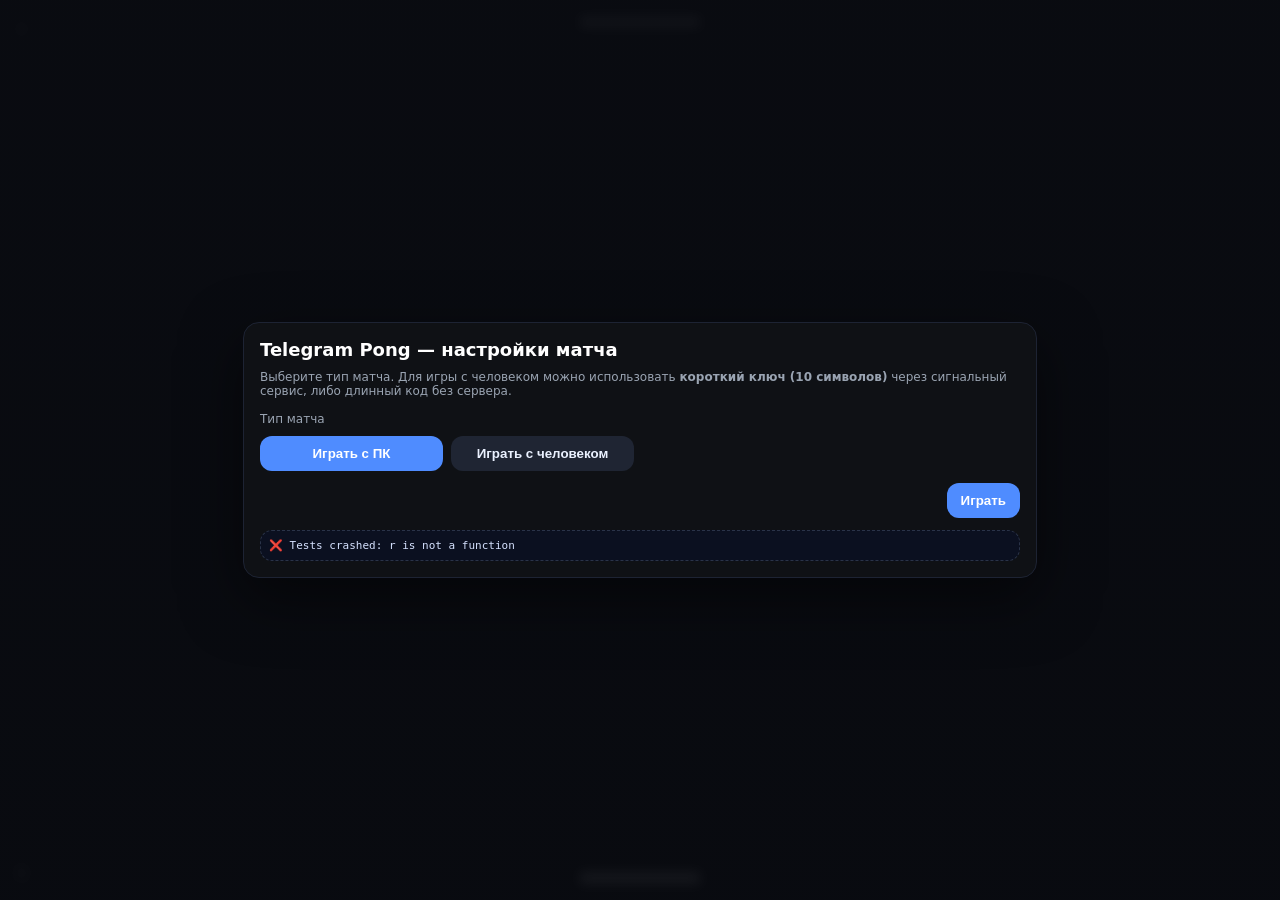
==== commit 00b7cdfb: "моя попытка номер пять" ====
--- a/index.html
+++ b/index.html
@@ -11,7 +11,7 @@
     canvas{display:block;width:100vw;height:100vh;background:#000}
 
     /* MENU */
-    .menu{position:fixed;inset:0;display:flex;align-items:center;justify-content:center;background:linear-gradient(180deg, rgba(10,12,18,.92), rgba(10,12,18,.88));backdrop-filter:blur(6px)}
+    .menu{position:fixed;inset:0;display:flex;align-items:center;justify-content:center;background:linear-gradient(180deg, rgba(10,12,18,.92), rgba(10,12,18,.88));backdrop-filter:blur(6px);z-index:5}
     .card{width:min(760px,92vw);background:#0f1115;border:1px solid #1d2333;border-radius:16px;box-shadow:0 20px 60px rgba(0,0,0,.5);padding:16px}
     h1{font-size:18px;margin:0 0 10px;font-weight:700}
     .muted{color:var(--muted);font-size:12px}
@@ -24,7 +24,7 @@
     .secondary{background:#1f2533;color:#eaf1ff}
     .ghost{background:transparent;border:1px solid #2a3348;color:#cfd8ef}
     .label{font-size:12px;color:var(--muted);margin:4px 0 2px}
-    textarea{width:100%;min-height:110px;background:#0b1020;border:1px solid #222a3c;border-radius:12px;color:#eaf1ff;padding:10px}
+    textarea{width:100%;min-height:90px;background:#0b1020;border:1px solid #222a3c;border-radius:12px;color:#eaf1ff;padding:10px}
     input[type="text"]{width:100%;background:#0b1020;border:1px solid #222a3c;border-radius:12px;color:#eaf1ff;padding:10px}
     .grid{display:grid;grid-template-columns:1fr 1fr;gap:12px}
     @media (max-width:760px){ .grid{grid-template-columns:1fr} }
@@ -32,6 +32,9 @@
     .hidden{display:none}
     .small{font-size:11px;color:#9aa4b2}
     .tests{font-family:ui-monospace, SFMono-Regular, Menlo, Consolas, monospace;font-size:11px;background:#0b1020;border:1px dashed #2a3348;color:#d6e2ff;padding:8px;border-radius:12px;max-height:120px;overflow:auto}
+    /* OVER */
+    .over{position:fixed;inset:0;display:flex;align-items:center;justify-content:center;background:rgba(0,0,0,.6);z-index:4}
+    .over .card{width:min(420px,92vw)}
   </style>
 </head>
 <body>
@@ -41,7 +44,7 @@
   <div class="menu" id="menu">
     <div class="card">
       <h1>Telegram Pong — настройки матча</h1>
-      <div class="muted" style="margin-bottom:10px">Выберите тип матча. Для игры с человеком обменяйтесь короткими кодами. После подготовки нажмите «Играть».</div>
+      <div class="muted" style="margin-bottom:10px">Выберите тип матча. Для игры с человеком можно использовать <b>короткий ключ (10 символов)</b> через сигнальный сервис, либо длинный код без сервера.</div>
 
       <div class="grid">
         <!-- LEFT: TYPE + ROLE -->
@@ -59,6 +62,7 @@
               <button id="btnJoin" class="ghost">Я присоединяюсь</button>
             </div>
             <div class="status">Сеть: <span id="net">offline</span></div>
+            <div class="small">Режим коротких ключей: <span id="shortMode">выкл</span></div>
           </div>
         </div>
 
@@ -72,22 +76,24 @@
               <button id="btnShareOffer" class="secondary">Поделиться в Telegram</button>
               <button id="btnCopyOffer" class="ghost">Скопировать</button>
             </div>
-            <textarea id="offerOut" readonly placeholder="Инвайт-код (короткий)"></textarea>
+            <textarea id="offerOut" readonly placeholder="Инвайт (ключ из 10 символов или сжатый код)"></textarea>
             <div class="small">Длина: <span id="offerLen">0</span> симв.</div>
-            <div class="label">2) Получи от друга ответ и вставь</div>
-            <textarea id="answerIn" placeholder="Вставь ответ (answer)"></textarea>
-            <div class="row"><button id="btnApplyAnswer" class="primary">Применить answer</button></div>
+            <div id="hostAnswerBox">
+              <div class="label">2) Получи от друга ответ и вставь</div>
+              <textarea id="answerIn" placeholder="Вставь ответ (answer) или повтори тот же ключ"></textarea>
+              <div class="row"><button id="btnApplyAnswer" class="primary">Применить answer</button></div>
+            </div>
           </div>
 
           <!-- JOIN PANEL -->
           <div id="joinPanel" class="hidden">
-            <div class="label">1) Вставь инвайт от хоста</div>
+            <div class="label">1) Вставь инвайт от хоста (ключ из 10 символов или длинный код)</div>
             <textarea id="offerIn" placeholder="Вставь инвайт (offer)"></textarea>
-            <div class="row"><button id="btnMakeAnswer" class="primary">Сгенерировать answer</button></div>
-            <div class="label">2) Отправь этот answer хосту</div>
-            <textarea id="answerOut" readonly placeholder="Ваш answer (короткий)"></textarea>
+            <div class="row"><button id="btnMakeAnswer" class="primary">Сгенерировать/Отправить answer</button></div>
+            <div class="label">2) Отправь этот answer хосту (в режиме коротких ключей — просто пришли тот же ключ)</div>
+            <textarea id="answerOut" readonly placeholder="Ваш answer или ключ"></textarea>
             <div class="small">Длина: <span id="answerLen">0</span> симв.</div>
-            <div class="row"><button id="btnCopyAnswer" class="ghost">Скопировать answer</button></div>
+            <div class="row"><button id="btnCopyAnswer" class="ghost">Скопировать</button></div>
           </div>
         </div>
       </div>
@@ -97,6 +103,17 @@
       </div>
 
       <div id="testBox" class="tests" style="margin-top:12px"></div>
+    </div>
+  </div>
+
+  <!-- GAME OVER OVERLAY -->
+  <div id="over" class="over hidden">
+    <div class="card">
+      <h1 id="overTitle">Матч окончен</h1>
+      <div class="row" style="justify-content:flex-end;margin-top:12px">
+        <button id="btnBackToMenu" class="secondary">В меню</button>
+        <button id="btnRematch" class="primary">Сыграть ещё</button>
+      </div>
     </div>
   </div>
 
@@ -109,6 +126,14 @@
   <script>
   // --- Telegram fullscreen
   const tg = window.Telegram?.WebApp; try{ tg?.expand(); tg?.ready(); }catch(_){}
+
+  // --- CONFIG: set SIGNAL_URL to enable 10-char keys (Cloudflare Worker or any tiny signaling API)
+  // Examples:
+  //  - '' (empty) => fallback to long compressed codes (serverless)
+  //  - 'memory://' => local in-memory store (for tests in one tab)
+  //  - 'https://<your-worker>.workers.dev' => real short-key signaling
+  const SIGNAL_URL = '';
+  const SHORT_MODE = !!SIGNAL_URL;
 
   // --- Canvas setup
   const cvs = document.getElementById('game');
@@ -126,6 +151,7 @@
   const hostPanel = document.getElementById('hostPanel');
   const joinPanel = document.getElementById('joinPanel');
   const net = document.getElementById('net');
+  const shortModeEl = document.getElementById('shortMode');
   const btnPlay = document.getElementById('btnPlay');
 
   const offerOut = document.getElementById('offerOut');
@@ -142,14 +168,26 @@
   const answerLen = document.getElementById('answerLen');
   const testBox = document.getElementById('testBox');
 
+  // --- OVERLAY
+  const over = document.getElementById('over');
+  const overTitle = document.getElementById('overTitle');
+  const btnBackToMenu = document.getElementById('btnBackToMenu');
+  const btnRematch = document.getElementById('btnRematch');
+
   // --- State
   let matchType = 'ai'; // 'ai' | 'p2p'
   let role = null;      // 'host' | 'join'
   let mode = 'menu';    // 'menu' | 'online' | 'practice'
   let isHost = false;
+  let currentKey = null; // 10-char key for short mode
+  let pollTimer = null;
 
   // --- Game constants (vertical)
   const PADDLE_W = 120, PADDLE_H = 12, BALL = 12;
+  const WIN_SCORE = 11;
+  const BALL_ACCEL = 1.06; // ускорение при касании
+  const BALL_MAX = 12;     // ограничение скорости
+
   const player = {x:0, y:0, score:0};
   const enemy  = {x:0, y:0, score:0};
   const ball   = {x:0, y:0, vx:0, vy:0};
@@ -182,6 +220,8 @@
     roleBox.classList.toggle('hidden', matchType!=='p2p');
     signalBox.classList.toggle('hidden', matchType!=='p2p');
     btnPlay.disabled = (matchType==='p2p'); // для p2p кнопка активируется после online
+    shortModeEl.textContent = SHORT_MODE ? 'вкл' : 'выкл';
+    document.getElementById('hostAnswerBox').classList.toggle('hidden', SHORT_MODE); // в коротком режиме answer вводить не нужно
   }
   btnTypeAI.onclick = ()=>{ matchType='ai'; role=null; updateTypeButtons(); };
   btnTypeP2P.onclick = ()=>{ matchType='p2p'; updateTypeButtons(); };
@@ -191,31 +231,38 @@
   btnHost.onclick = ()=>{ role='host'; btnHost.className='primary'; btnJoin.className='ghost'; hostPanel.classList.remove('hidden'); joinPanel.classList.add('hidden'); };
   btnJoin.onclick = ()=>{ role='join'; btnJoin.className='primary'; btnHost.className='ghost'; hostPanel.classList.add('hidden'); joinPanel.classList.remove('hidden'); };
 
-  // --- Encoding helpers (short codes)
+  // --- Helpers: encoding + keys + copy
   function encodeInvite(obj){
     try{ return 'Z'+LZString.compressToEncodedURIComponent(JSON.stringify(obj)); }catch(e){
-      // fallback: legacy b64 utf8
       return 'B'+btoa(unescape(encodeURIComponent(JSON.stringify(obj))));
     }
   }
   function decodeInvite(text){
     const s=(text||'').trim();
     if(!s) throw new Error('Пустой код');
-    if(s.startsWith('Z')){
-      const raw=LZString.decompressFromEncodedURIComponent(s.slice(1));
-      if(!raw) throw new Error('Не удалось распаковать код');
-      return JSON.parse(raw);
-    }
-    if(s.startsWith('B')){
-      return JSON.parse(decodeURIComponent(escape(atob(s.slice(1)))));
-    }
-    // try auto-detect
+    if(s.startsWith('Z')){ const raw=LZString.decompressFromEncodedURIComponent(s.slice(1)); if(!raw) throw new Error('Не удалось распаковать код'); return JSON.parse(raw); }
+    if(s.startsWith('B')){ return JSON.parse(decodeURIComponent(escape(atob(s.slice(1))))); }
     try{ const raw=LZString.decompressFromEncodedURIComponent(s); if(raw) return JSON.parse(raw);}catch(_){ }
     try{ return JSON.parse(decodeURIComponent(escape(atob(s)))); }catch(_){ }
     throw new Error('Код не распознан');
   }
-  async function copyText(el){
-    try{ await navigator.clipboard.writeText(el.value); }catch(_){ el.select(); document.execCommand('copy'); }
+  async function copyText(el){ try{ await navigator.clipboard.writeText(el.value); }catch(_){ el.select(); document.execCommand('copy'); } }
+  function generateKey(len=10){ const abc='ABCDEFGHJKLMNPQRSTUVWXYZ23456789'; let k=''; for(let i=0;i<len;i++) k+=abc[Math.floor(Math.random()*abc.length)]; return k; }
+
+  // --- Short signaling client
+  async function sigPut(key, role, data){
+    if (SIGNAL_URL==='memory://'){ window._mem = window._mem||new Map(); window._mem.set(key+':'+role, data); return {ok:true}; }
+    if (!SIGNAL_URL) throw new Error('SIGNAL_URL не настроен');
+    const r = await fetch(SIGNAL_URL+'/put', {method:'POST', headers:{'Content-Type':'application/json'}, body: JSON.stringify({k:key, role, data})});
+    if (!r.ok) throw new Error('sigPut HTTP '+r.status);
+    return r.json().catch(()=>({ok:true}));
+  }
+  async function sigGet(key, role){
+    if (SIGNAL_URL==='memory://'){ return window._mem?.get(key+':'+role) || null; }
+    if (!SIGNAL_URL) throw new Error('SIGNAL_URL не настроен');
+    const r = await fetch(SIGNAL_URL+'/get?k='+encodeURIComponent(key)+'&role='+encodeURIComponent(role));
+    if (r.status===404) return null; if(!r.ok) throw new Error('sigGet HTTP '+r.status);
+    return r.json();
   }
 
   // --- WebRTC
@@ -243,14 +290,65 @@
         enemy.x = s.bottom.x; enemy.score = s.bottom.score; enemy.y = 16;
         player.x = s.top.x;   player.score = s.top.score;   player.y = H - 28;
         ball.x = s.ball.x; ball.y = s.ball.y;
+        if (s.over){ showOver(s.over.winner==='bottom' ? 'Победа!' : 'Поражение :('); }
       }
       if (m.t==='input' && isHost){ enemy.x = Math.max(0, Math.min(W-PADDLE_W, m.x)); }
     };
   }
-  function updateSDP(){ if (!pc?.localDescription) return; const payload = encodeInvite({type:pc.localDescription.type, sdp:pc.localDescription.sdp}); if (isHost){ offerOut.value = payload; offerLen.textContent = payload.length; } else { answerOut.value = payload; answerLen.textContent = payload.length; } }
-  async function makeOffer(){ if (!role||role!=='host') return; setupPeer(true); const offer = await pc.createOffer(); await pc.setLocalDescription(offer); updateSDP(); }
-  async function applyAnswer(){ try{ const ans = decodeInvite(answerIn.value); await pc.setRemoteDescription(new RTCSessionDescription(ans)); }catch(e){ alert('Неверный answer: '+e.message); } }
-  async function acceptOffer(){ try{ setupPeer(false); const off = decodeInvite(offerIn.value); await pc.setRemoteDescription(new RTCSessionDescription(off)); const ans = await pc.createAnswer(); await pc.setLocalDescription(ans); updateSDP(); }catch(e){ alert('Неверный offer: '+e.message); } }
+
+  // --- SDP exchange (manual vs short)
+  async function updateSDP(){
+    if (!pc?.localDescription) return;
+    const desc = {type:pc.localDescription.type, sdp:pc.localDescription.sdp};
+    if (SHORT_MODE){
+      if (!currentKey) currentKey = generateKey(10);
+      offerOut.value = currentKey; offerLen.textContent = currentKey.length;
+      if (isHost) await sigPut(currentKey, 'offer', desc); else { await sigPut(currentKey, 'answer', desc); answerOut.value=currentKey; answerLen.textContent=currentKey.length; }
+    } else {
+      const payload = encodeInvite(desc);
+      if (isHost){ offerOut.value = payload; offerLen.textContent = payload.length; } else { answerOut.value = payload; answerLen.textContent = payload.length; }
+    }
+  }
+
+  async function makeOffer(){
+    setupPeer(true);
+    currentKey = SHORT_MODE ? generateKey(10) : null;
+    const offer = await pc.createOffer(); await pc.setLocalDescription(offer); await updateSDP();
+    if (SHORT_MODE){ startPollForAnswer(); }
+  }
+
+  function startPollForAnswer(){
+    if (pollTimer) clearInterval(pollTimer);
+    pollTimer = setInterval(async ()=>{
+      try{
+        const ans = await sigGet(currentKey, 'answer');
+        if (ans){ clearInterval(pollTimer); pollTimer=null; await pc.setRemoteDescription(new RTCSessionDescription(ans)); }
+      }catch(err){ /* ignore transient */ }
+    }, 1500);
+  }
+
+  async function applyAnswer(){
+    if (SHORT_MODE){
+      const key = (answerIn.value.trim() || currentKey);
+      if (!key || key.length!==10) return alert('Укажите ключ из 10 символов');
+      currentKey = key; // adopt
+      startPollForAnswer();
+      return;
+    }
+    try{ const ans = decodeInvite(answerIn.value); await pc.setRemoteDescription(new RTCSessionDescription(ans)); }catch(e){ alert('Неверный answer: '+e.message); }
+  }
+
+  async function acceptOffer(){
+    if (SHORT_MODE){
+      const key = offerIn.value.trim(); if(!key || key.length!==10) return alert('Нужен ключ из 10 символов');
+      currentKey = key;
+      const off = await sigGet(currentKey, 'offer'); if (!off) return alert('Инвайт по ключу не найден');
+      await pc.setRemoteDescription(new RTCSessionDescription(off));
+      const ans = await pc.createAnswer(); await pc.setLocalDescription(ans); await updateSDP();
+      answerOut.value = currentKey; answerLen.textContent=currentKey.length; return;
+    }
+    try{ const off = decodeInvite(offerIn.value); await pc.setRemoteDescription(new RTCSessionDescription(off)); const ans = await pc.createAnswer(); await pc.setLocalDescription(ans); await updateSDP(); }catch(e){ alert('Неверный offer: '+e.message); }
+  }
 
   btnMakeOffer.onclick = makeOffer;
   btnApplyAnswer.onclick = applyAnswer;
@@ -258,73 +356,88 @@
   btnCopyOffer.onclick = ()=>copyText(offerOut);
   btnCopyAnswer.onclick = ()=>copyText(answerOut);
   btnShareOffer.onclick = ()=>{
-    const text = encodeURIComponent('Поиграем в Pong? Вставь мой инвайт и пришли answer.\n\n'+offerOut.value);
+    const text = encodeURIComponent('Поиграем в Pong? Ключ: '+offerOut.value+'\nОткрой игру, выбери Join и вставь ключ.');
     if (tg && tg.openTelegramLink) tg.openTelegramLink('https://t.me/share/url?text='+text); else window.open('https://t.me/share/url?text='+text,'_blank');
   };
 
-  // --- Physics (host authoritative)
+  // --- Physics (host authoritative) + acceleration + win to 11
+  function bounceFromPaddle(isBottom){
+    // отражение по Y + добавляем «англ» по X и ускорение
+    const pad = isBottom ? player : enemy;
+    const rel = (ball.x + BALL/2) - (pad.x + PADDLE_W/2); // -W/2..+W/2
+    // инвертируем vy и ускоряем
+    ball.vy = -ball.vy * BALL_ACCEL;
+    // небольшое влияние по X
+    ball.vx += (rel/(PADDLE_W/2)) * 1.8;
+    // ограничиваем
+    ball.vx = Math.max(-BALL_MAX, Math.min(BALL_MAX, ball.vx));
+    ball.vy = Math.max(-BALL_MAX, Math.min(BALL_MAX, ball.vy));
+  }
+
   function physics(){
-    // move ball
     ball.x += ball.vx; ball.y += ball.vy;
-    // walls (X)
     if (ball.x<0 || ball.x>W-BALL) ball.vx *= -1;
-    // top paddle (guest)
-    if (ball.vy<0 && ball.y < enemy.y+PADDLE_H && ball.x+BALL>enemy.x && ball.x<enemy.x+PADDLE_W){ ball.vy = Math.abs(ball.vy); }
-    // bottom paddle (host or player in AI)
-    if (ball.vy>0 && ball.y+BALL > player.y && ball.x+BALL>player.x && ball.x<player.x+PADDLE_W){ ball.vy = -Math.abs(ball.vy); }
+    // top paddle
+    if (ball.vy<0 && ball.y < enemy.y+PADDLE_H && ball.x+BALL>enemy.x && ball.x<enemy.x+PADDLE_W){ bounceFromPaddle(false); }
+    // bottom paddle
+    if (ball.vy>0 && ball.y+BALL > player.y && ball.x+BALL>player.x && ball.x<player.x+PADDLE_W){ bounceFromPaddle(true); }
     // score
-    if (ball.y < -BALL){ player.score++; resetBall(1); }
-    if (ball.y > H+BALL){ enemy.score++; resetBall(-1); }
+    if (ball.y < -BALL){ player.score++; checkWin(); resetBall(1); }
+    if (ball.y > H+BALL){ enemy.score++; checkWin(); resetBall(-1); }
   }
   function resetBall(dir){ ball.x=W/2; ball.y=H/2; ball.vx=(Math.random()>0.5?1:-1)*(3+Math.random()*2); ball.vy=dir*(3+Math.random()*2); }
 
+  function checkWin(){
+    if (player.score>=WIN_SCORE || enemy.score>=WIN_SCORE){
+      const over = {winner: player.score>enemy.score? 'bottom':'top'};
+      if (isHost && dc && dc.readyState==='open'){ dc.send(JSON.stringify({t:'state', state:{bottom:{x:player.x, score:player.score}, top:{x:enemy.x, score:enemy.score}, ball:{x:ball.x,y:ball.y}, over}})); }
+      showOver(over.winner==='bottom' ? 'Победа!' : 'Поражение :(');
+      mode='menu'; // останавливаем управление, но рендер остаётся
+    }
+  }
+
   // --- AI for practice
-  function aiStep(){
-    const target = ball.x - PADDLE_W/2; const speed = 5;
-    enemy.x += Math.sign(target - enemy.x) * speed; enemy.x = Math.max(0, Math.min(W-PADDLE_W, enemy.x));
-  }
-
-  // --- Play button
+  function aiStep(){ const target = ball.x - PADDLE_W/2; const speed = 5; enemy.x += Math.sign(target - enemy.x) * speed; enemy.x = Math.max(0, Math.min(W-PADDLE_W, enemy.x)); }
+
+  // --- Play / Over / Rematch
   btnPlay.onclick = ()=>{
-    if (matchType==='ai') { mode='practice'; isHost=true; menu.classList.add('hidden'); tg?.expand(); resetPositions(); return; }
+    if (matchType==='ai') { mode='practice'; isHost=true; hideMenu(); resetScores(); resetPositions(); return; }
     if (matchType==='p2p') {
-      if (pc?.connectionState === 'connected' && dc?.readyState==='open') { mode='online'; menu.classList.add('hidden'); tg?.expand(); resetPositions(); } else { alert('Сначала установите соединение (online)'); }
+      if (pc?.connectionState === 'connected' && dc?.readyState==='open') { mode='online'; hideMenu(); resetScores(); resetPositions(); } else { alert('Сначала установите соединение (online)'); }
     }
   };
+  function hideMenu(){ menu.classList.add('hidden'); tg?.expand(); }
+  function showMenu(){ menu.classList.remove('hidden'); }
+  function resetScores(){ player.score=0; enemy.score=0; }
+
+  function showOver(title){ overTitle.textContent=title; over.classList.remove('hidden'); }
+  function hideOver(){ over.classList.add('hidden'); }
+  btnBackToMenu.onclick = ()=>{ hideOver(); showMenu(); mode='menu'; };
+  btnRematch.onclick   = ()=>{ hideOver(); btnPlay.click(); };
 
   // --- Main loop
   function draw(){
     ctx.clearRect(0,0,W,H);
     ctx.fillStyle='#fff';
-    // paddles
     ctx.fillRect(player.x, player.y, PADDLE_W, PADDLE_H);
-    ctx.fillRect(enemy.x, enemy.y, PADDLE_W, PADDLE_H);
-    // ball
-    ctx.fillRect(ball.x, ball.y, BALL, BALL);
-    // score
+    ctx.fillRect(enemy.x,  enemy.y,  PADDLE_W, PADDLE_H);
+    ctx.fillRect(ball.x,   ball.y,   BALL,     BALL);
     ctx.font='20px sans-serif';
     ctx.fillText(player.score, 16, H-20);
-    ctx.fillText(enemy.score, 16, 36);
+    ctx.fillText(enemy.score,  16, 36);
   }
 
   function loop(ts){
     localStep();
-    if (mode==='practice'){
-      aiStep(); physics();
-    } else if (mode==='online'){
-      if (dc && dc.readyState==='open'){
-        dc.send(JSON.stringify({t:'input', x: player.x}));
-      }
-      if (isHost){
-        physics();
-        if (!lastTick || ts-lastTick>33){ lastTick=ts; if (dc && dc.readyState==='open'){
-          const state = { bottom:{x:player.x, score:player.score}, top:{x:enemy.x, score:enemy.score}, ball:{x:ball.x, y:ball.y} };
-          dc.send(JSON.stringify({t:'state', state}));
-        }}
-      }
-    }
-    draw();
-    requestAnimationFrame(loop);
+    if (mode==='practice'){ aiStep(); physics(); }
+    else if (mode==='online'){
+      if (dc && dc.readyState==='open'){ dc.send(JSON.stringify({t:'input', x: player.x})); }
+      if (isHost){ physics(); if (!lastTick || ts-lastTick>33){ lastTick=ts; if (dc && dc.readyState==='open'){
+        const state = { bottom:{x:player.x, score:player.score}, top:{x:enemy.x, score:enemy.score}, ball:{x:ball.x, y:ball.y} };
+        dc.send(JSON.stringify({t:'state', state}));
+      }}}
+    }
+    draw(); requestAnimationFrame(loop);
   }
   requestAnimationFrame(loop);
 
@@ -343,10 +456,45 @@
       log('T3 invalid code rejects', failed);
       // T4: compressed shorter than raw
       const raw=JSON.stringify(sample); log('T4 compressed shorter', encodeInvite(sample).length < raw.length, `raw=${raw.length}`);
+      // T5: short key length
+      const k=generateKey(10); log('T5 key len 10', k.length===10, k);
+      // T6: memory signaling (if enabled)
+      if (SIGNAL_URL==='memory://'){ (async()=>{ const key=generateKey(10); await sigPut(key,'offer',{type:'offer', sdp:'ok'}); const got=await sigGet(key,'offer'); log('T6 mem put/get', !!got && got.sdp==='ok'); })(); }
     }catch(e){ out.push('❌ Tests crashed: '+e.message); console.error(e); }
     testBox.textContent = out.join('\n');
   }
   runTests();
   </script>
+
+  <!--
+  ==========================
+  OPTIONAL: Cloudflare Worker (short-code signaling, 10-char keys)
+  Deploy on https://workers.cloudflare.com/ (Free). Paste JS below as an HTTP handler.
+  Then set SIGNAL_URL to your Worker URL. CORS is open for quick tests.
+
+  export default {
+    async fetch(req, env) {
+      const url = new URL(req.url);
+      const headers = { 'Access-Control-Allow-Origin': '*', 'Access-Control-Allow-Headers':'*' };
+      if (req.method==='OPTIONS') return new Response('', {headers});
+      globalThis._store = globalThis._store || new Map();
+      if (url.pathname === '/put' && req.method==='POST'){
+        const {k, role, data} = await req.json();
+        if (!k || !role || !data) return new Response('bad', {status:400, headers});
+        _store.set(`${k}:${role}`, data); return new Response(JSON.stringify({ok:true}), {headers});
+      }
+      if (url.pathname === '/get' && req.method==='GET'){
+        const k=url.searchParams.get('k'); const role=url.searchParams.get('role');
+        const val=_store.get(`${k}:${role}`);
+        if (!val) return new Response('nf', {status:404, headers});
+        return new Response(JSON.stringify(val), {headers:{...headers,'Content-Type':'application/json'}});
+      }
+      return new Response('ok', {headers});
+    }
+  }
+
+  NOTE: in-memory store is ephemeral and not for prod. For reliability use KV / Durable Object.
+  ==========================
+  -->
 </body>
 </html>
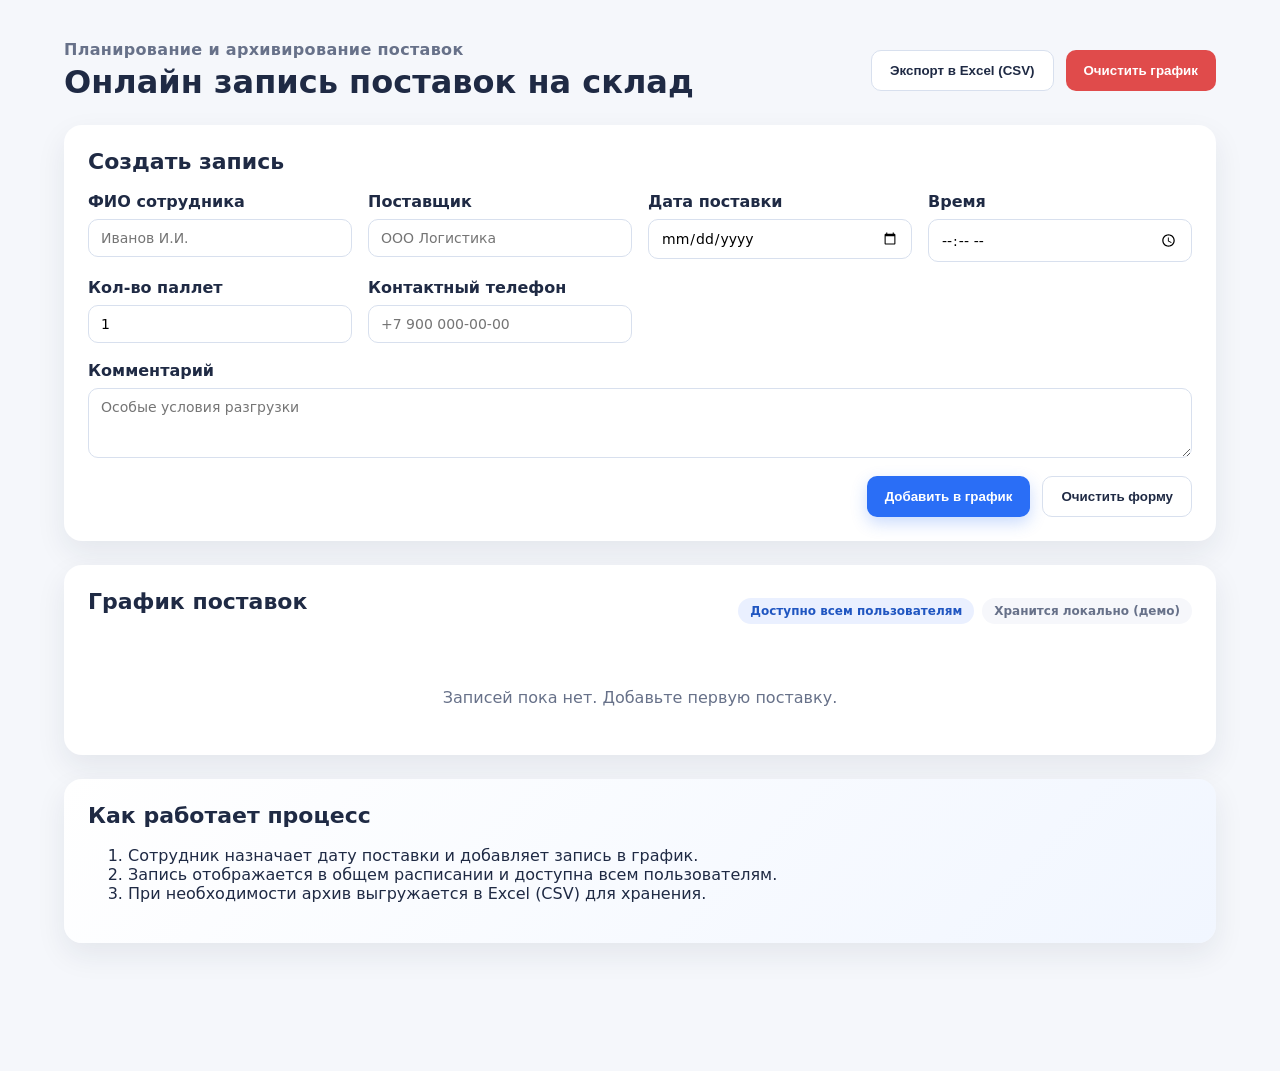
==== commit fb85e461: "Add warehouse delivery booking web app" ====
--- a/index.html
+++ b/index.html
@@ -1,500 +1,85 @@
-<!doctype html>
-<html lang="ru">
-<head>
-  <meta charset="utf-8" />
-  <meta name="viewport" content="width=device-width, initial-scale=1" />
-  <title>Telegram Pong — Vertical (P2P/AI)</title>
-  <script src="https://telegram.org/js/telegram-web-app.js"></script>
-  <style>
-    :root{--bg:#0f1115;--panel:#151a24;--muted:#9aa4b2;--acc:#4f8cff}
-    html,body{margin:0;height:100%;background:#000;color:#fff;overflow:hidden;font-family:system-ui, -apple-system, Segoe UI, Roboto, Inter, Helvetica, Arial, sans-serif}
-    canvas{display:block;width:100vw;height:100vh;background:#000}
-
-    /* MENU */
-    .menu{position:fixed;inset:0;display:flex;align-items:center;justify-content:center;background:linear-gradient(180deg, rgba(10,12,18,.92), rgba(10,12,18,.88));backdrop-filter:blur(6px);z-index:5}
-    .card{width:min(760px,92vw);background:#0f1115;border:1px solid #1d2333;border-radius:16px;box-shadow:0 20px 60px rgba(0,0,0,.5);padding:16px}
-    h1{font-size:18px;margin:0 0 10px;font-weight:700}
-    .muted{color:var(--muted);font-size:12px}
-    .row{display:flex;gap:8px;flex-wrap:wrap}
-    .col{display:flex;flex-direction:column;gap:8px}
-    .seg{display:flex;gap:8px}
-    .seg>button{flex:1}
-    button{appearance:none;border:0;border-radius:12px;padding:10px 14px;font-weight:700;cursor:pointer}
-    .primary{background:var(--acc);color:#fff}
-    .secondary{background:#1f2533;color:#eaf1ff}
-    .ghost{background:transparent;border:1px solid #2a3348;color:#cfd8ef}
-    .label{font-size:12px;color:var(--muted);margin:4px 0 2px}
-    textarea{width:100%;min-height:90px;background:#0b1020;border:1px solid #222a3c;border-radius:12px;color:#eaf1ff;padding:10px}
-    input[type="text"]{width:100%;background:#0b1020;border:1px solid #222a3c;border-radius:12px;color:#eaf1ff;padding:10px}
-    .grid{display:grid;grid-template-columns:1fr 1fr;gap:12px}
-    @media (max-width:760px){ .grid{grid-template-columns:1fr} }
-    .status{font-size:12px;color:#cfd8ef}
-    .hidden{display:none}
-    .small{font-size:11px;color:#9aa4b2}
-    .tests{font-family:ui-monospace, SFMono-Regular, Menlo, Consolas, monospace;font-size:11px;background:#0b1020;border:1px dashed #2a3348;color:#d6e2ff;padding:8px;border-radius:12px;max-height:120px;overflow:auto}
-    /* OVER */
-    .over{position:fixed;inset:0;display:flex;align-items:center;justify-content:center;background:rgba(0,0,0,.6);z-index:4}
-    .over .card{width:min(420px,92vw)}
-  </style>
-</head>
-<body>
-  <canvas id="game"></canvas>
-
-  <!-- MENU -->
-  <div class="menu" id="menu">
-    <div class="card">
-      <h1>Telegram Pong — настройки матча</h1>
-      <div class="muted" style="margin-bottom:10px">Выберите тип матча. Для игры с человеком можно использовать <b>короткий ключ (10 символов)</b> через сигнальный сервис, либо длинный код без сервера.</div>
-
-      <div class="grid">
-        <!-- LEFT: TYPE + ROLE -->
-        <div class="col">
-          <div class="label">Тип матча</div>
-          <div class="seg">
-            <button id="btnTypeAI"   class="secondary">Играть с ПК</button>
-            <button id="btnTypeP2P"  class="secondary">Играть с человеком</button>
-          </div>
-
-          <div id="roleBox" class="hidden">
-            <div class="label">Роль</div>
-            <div class="seg">
-              <button id="btnHost" class="ghost">Я создаю матч</button>
-              <button id="btnJoin" class="ghost">Я присоединяюсь</button>
-            </div>
-            <div class="status">Сеть: <span id="net">offline</span></div>
-            <div class="small">Режим коротких ключей: <span id="shortMode">выкл</span></div>
-          </div>
-        </div>
-
-        <!-- RIGHT: SIGNALING -->
-        <div id="signalBox" class="hidden col">
-          <!-- HOST PANEL -->
-          <div id="hostPanel" class="hidden">
-            <div class="label">1) Создай инвайт и отправь другу</div>
-            <div class="row">
-              <button id="btnMakeOffer" class="primary">Создать инвайт</button>
-              <button id="btnShareOffer" class="secondary">Поделиться в Telegram</button>
-              <button id="btnCopyOffer" class="ghost">Скопировать</button>
-            </div>
-            <textarea id="offerOut" readonly placeholder="Инвайт (ключ из 10 символов или сжатый код)"></textarea>
-            <div class="small">Длина: <span id="offerLen">0</span> симв.</div>
-            <div id="hostAnswerBox">
-              <div class="label">2) Получи от друга ответ и вставь</div>
-              <textarea id="answerIn" placeholder="Вставь ответ (answer) или повтори тот же ключ"></textarea>
-              <div class="row"><button id="btnApplyAnswer" class="primary">Применить answer</button></div>
-            </div>
-          </div>
-
-          <!-- JOIN PANEL -->
-          <div id="joinPanel" class="hidden">
-            <div class="label">1) Вставь инвайт от хоста (ключ из 10 символов или длинный код)</div>
-            <textarea id="offerIn" placeholder="Вставь инвайт (offer)"></textarea>
-            <div class="row"><button id="btnMakeAnswer" class="primary">Сгенерировать/Отправить answer</button></div>
-            <div class="label">2) Отправь этот answer хосту (в режиме коротких ключей — просто пришли тот же ключ)</div>
-            <textarea id="answerOut" readonly placeholder="Ваш answer или ключ"></textarea>
-            <div class="small">Длина: <span id="answerLen">0</span> симв.</div>
-            <div class="row"><button id="btnCopyAnswer" class="ghost">Скопировать</button></div>
-          </div>
-        </div>
-      </div>
-
-      <div class="row" style="justify-content:flex-end;margin-top:12px">
-        <button id="btnPlay" class="primary" disabled>Играть</button>
-      </div>
-
-      <div id="testBox" class="tests" style="margin-top:12px"></div>
-    </div>
-  </div>
-
-  <!-- GAME OVER OVERLAY -->
-  <div id="over" class="over hidden">
-    <div class="card">
-      <h1 id="overTitle">Матч окончен</h1>
-      <div class="row" style="justify-content:flex-end;margin-top:12px">
-        <button id="btnBackToMenu" class="secondary">В меню</button>
-        <button id="btnRematch" class="primary">Сыграть ещё</button>
-      </div>
-    </div>
-  </div>
-
-  <!-- LZ-String (MIT) для сжатия кодов: https://github.com/pieroxy/lz-string -->
-  <script>
-  /*! LZ-String (c) 2013 Pieroxy - MIT */
-  var LZString=function(){function o(o,r){if(!t[o]){t[o]={};for(var n=0;n<o.length;n++)t[o][o.charAt(n)]=n}return t[o][r]}var r=String.fromCharCode,n="ABCDEFGHIJKLMNOPQRSTUVWXYZabcdefghijklmnopqrstuvwxyz0123456789+-$",e={},t={},i={compressToEncodedURIComponent:function(o){return null==o?"":i._compress(o,6,function(o){return n.charAt(o)})},decompressFromEncodedURIComponent:function(r){return null==r?"":""==r?null:i._decompress(r.length,32,function(e){return o(n,r.charAt(e))})},_compress:function(o,n,e){if(null==o)return"";var t,i,a,s={},u={},c="",p="",l="",f=2,h=3,d=2,m=[],v=0,g=0;for(a=0;a<o.length;a+=1)if(c=o.charAt(a),Object.prototype.hasOwnProperty.call(s,c)||(s[c]=h++,u[c]=!0),p=l+c,Object.prototype.hasOwnProperty.call(s,p))l=p;else{if(Object.prototype.hasOwnProperty.call(u,l)){if(l.charCodeAt(0)<256){for(t=0;t<d;t++)v<<=1,g==n-1?(g=0,m.push(e(v)),v=0):g++;for(i=l.charCodeAt(0),t=0;t<8;t++)v=v<<1|1&i,g==n-1?(g=0,m.push(e(v)),v=0):g++,i>>=1}else{for(i=1,t=0;t<d;t++)v=v<<1|i,g==n-1?(g=0,m.push(e(v)),v=0):g++,i=0;for(i=l.charCodeAt(0),t=0;t<16;t++)v=v<<1|1&i,g==n-1?(g=0,m.push(e(v)),v=0):g++,i>>=1}f--,0==f&&(f=Math.pow(2,d),d++),delete u[l]}else for(i=s[l],t=0;t<d;t++)v=v<<1|1&i,g==n-1?(g=0,m.push(e(v)),v=0):g++,i>>=1;for(i=0,t=0;t<d;t++)v<<=1,g==n-1?(g=0,m.push(e(v)),v=0):g++;s[p]=h++,l=String(c)}if(""!==l){if(Object.prototype.hasOwnProperty.call(u,l)){if(l.charCodeAt(0)<256){for(t=0;t<d;t++)v<<=1,g==n-1?(g=0,m.push(e(v)),v=0):g++;for(i=l.charCodeAt(0),t=0;t<8;t++)v=v<<1|1&i,g==n-1?(g=0,m.push(e(v)),v=0):g++,i>>=1}else{for(i=1,t=0;t<d;t++)v=v<<1|i,g==n-1?(g=0,m.push(e(v)),v=0):g++,i=0;for(i=l.charCodeAt(0),t=0;t<16;t++)v=v<<1|1&i,g==n-1?(g=0,m.push(e(v)),v=0):g++,i>>=1}f--,0==f&&(f=Math.pow(2,d),d++),delete u[l]}else for(i=s[l],t=0;t<d;t++)v=v<<1|1&i,g==n-1?(g=0,m.push(e(v)),v=0):g++,i>>=1;for(i=2,t=0;t<d;t++)v=v<<1|1&i,g==n-1?(g=0,m.push(e(v)),v=0):g++,i>>=1}for(;;){if(v<<=1,g==n-1){m.push(e(v));break}g++}return m.join("")},_decompress:function(o,r,n){var e,t,i,a,s,u,c,p,l,f,h=[],d=4,m=4,v=3,g="",w=[],A={val:n(0),position:r,index:1};for(t=0;t<3;t+=1)h[t]=t;for(i=0,f=Math.pow(2,2),a=1;a!=f;)s=A.val&A.position,A.position>>=1,0==A.position&&(A.position=r,A.val=n(A.index++)),i|=(s>0?1:0)*a,a<<=1;switch(e=i){case 0:for(i=0,f=Math.pow(2,8),a=1;a!=f;)s=A.val&A.position,A.position>>=1,0==A.position&&(A.position=r,A.val=n(A.index++)),i|=(s>0?1:0)*a,a<<=1;h[3]=r(i);e=3;break;case 1:for(i=0,f=Math.pow(2,16),a=1;a!=f;)s=A.val&A.position,A.position>>=1,0==A.position&&(A.position=r,A.val=n(A.index++)),i|=(s>0?1:0)*a,a<<=1;h[3]=r(i);e=3;break;case 2:return""}for(t=0,c=Math.pow(2,v),a=1;a!=c;)s=A.val&A.position,A.position>>=1,0==A.position&&(A.position=r,A.val=n(A.index++)),t|=(s>0?1:0)*a,a<<=1;switch(e=t){case 0:for(i=0,f=Math.pow(2,8),a=1;a!=f;)s=A.val&A.position,A.position>>=1,0==A.position&&(A.position=r,A.val=n(A.index++)),i|=(s>0?1:0)*a,a<<=1;h[m++]=r(i),t=m-1,v--;break;case 1:for(i=0,f=Math.pow(2,16),a=1;a!=f;)s=A.val&A.position,A.position>>=1,0==A.position&&(A.position=r,A.val=n(A.index++)),i|=(s>0?1:0)*a,a<<=1;h[m++]=r(i),t=m-1,v--;break;case 2:return""}for(e=h[t],w.push(e);;){if(A.index>o)return"";for(t=0,c=Math.pow(2,v),a=1;a!=c;)s=A.val&A.position,A.position>>=1,0==A.position&&(A.position=r,A.val=n(A.index++)),t|=(s>0?1:0)*a,a<<=1;switch(e=t){case 0:for(i=0,f=Math.pow(2,8),a=1;a!=f;)s=A.val&A.position,A.position>>=1,0==A.position&&(A.position=r,A.val=n(A.index++)),i|=(s>0?1:0)*a,a<<=1;h[m++]=r(i),v--;break;case 1:for(i=0,f=Math.pow(2,16),a=1;a!=f;)s=A.val&A.position,A.position>>=1,0==A.position&&(A.position=r,A.val=n(A.index++)),i|=(s>0?1:0)*a,a<<=1;h[m++]=r(i),v--;break;case 2:return w.join("")}"string"==typeof h[e]?g=h[e]+g:g=h[e]+g;for(;m>3&&0==--d;)d=Math.pow(2,++v),m++}return w.join("")}};return i}();
-  </script>
-
-  <script>
-  // --- Telegram fullscreen
-  const tg = window.Telegram?.WebApp; try{ tg?.expand(); tg?.ready(); }catch(_){}
-
-  // --- CONFIG: set SIGNAL_URL to enable 10-char keys (Cloudflare Worker or any tiny signaling API)
-  // Examples:
-  //  - '' (empty) => fallback to long compressed codes (serverless)
-  //  - 'memory://' => local in-memory store (for tests in one tab)
-  //  - 'https://<your-worker>.workers.dev' => real short-key signaling
-  const SIGNAL_URL = '';
-  const SHORT_MODE = !!SIGNAL_URL;
-
-  // --- Canvas setup
-  const cvs = document.getElementById('game');
-  const ctx = cvs.getContext('2d');
-  let W,H; function resize(){ W=cvs.width=innerWidth; H=cvs.height=innerHeight; } window.addEventListener('resize',resize); resize();
-
-  // --- UI elements
-  const menu = document.getElementById('menu');
-  const btnTypeAI = document.getElementById('btnTypeAI');
-  const btnTypeP2P = document.getElementById('btnTypeP2P');
-  const roleBox = document.getElementById('roleBox');
-  const signalBox = document.getElementById('signalBox');
-  const btnHost = document.getElementById('btnHost');
-  const btnJoin = document.getElementById('btnJoin');
-  const hostPanel = document.getElementById('hostPanel');
-  const joinPanel = document.getElementById('joinPanel');
-  const net = document.getElementById('net');
-  const shortModeEl = document.getElementById('shortMode');
-  const btnPlay = document.getElementById('btnPlay');
-
-  const offerOut = document.getElementById('offerOut');
-  const answerIn = document.getElementById('answerIn');
-  const offerIn = document.getElementById('offerIn');
-  const answerOut = document.getElementById('answerOut');
-  const btnCopyOffer = document.getElementById('btnCopyOffer');
-  const btnShareOffer = document.getElementById('btnShareOffer');
-  const btnMakeOffer = document.getElementById('btnMakeOffer');
-  const btnApplyAnswer = document.getElementById('btnApplyAnswer');
-  const btnMakeAnswer = document.getElementById('btnMakeAnswer');
-  const btnCopyAnswer = document.getElementById('btnCopyAnswer');
-  const offerLen = document.getElementById('offerLen');
-  const answerLen = document.getElementById('answerLen');
-  const testBox = document.getElementById('testBox');
-
-  // --- OVERLAY
-  const over = document.getElementById('over');
-  const overTitle = document.getElementById('overTitle');
-  const btnBackToMenu = document.getElementById('btnBackToMenu');
-  const btnRematch = document.getElementById('btnRematch');
-
-  // --- State
-  let matchType = 'ai'; // 'ai' | 'p2p'
-  let role = null;      // 'host' | 'join'
-  let mode = 'menu';    // 'menu' | 'online' | 'practice'
-  let isHost = false;
-  let currentKey = null; // 10-char key for short mode
-  let pollTimer = null;
-
-  // --- Game constants (vertical)
-  const PADDLE_W = 120, PADDLE_H = 12, BALL = 12;
-  const WIN_SCORE = 11;
-  const BALL_ACCEL = 1.06; // ускорение при касании
-  const BALL_MAX = 12;     // ограничение скорости
-
-  const player = {x:0, y:0, score:0};
-  const enemy  = {x:0, y:0, score:0};
-  const ball   = {x:0, y:0, vx:0, vy:0};
-
-  function resetPositions(){
-    player.x = W/2 - PADDLE_W/2; player.y = H - 28;
-    enemy.x  = W/2 - PADDLE_W/2; enemy.y  = 16;
-    ball.x = W/2; ball.y = H/2; ball.vx = (Math.random()>0.5?1:-1)*(3+Math.random()*2); ball.vy = (isHost?1:-1)*(3+Math.random()*2);
-  }
-  resetPositions();
-
-  // --- Input
-  let keys = {}; window.addEventListener('keydown', e=>keys[e.key]=true); window.addEventListener('keyup', e=>keys[e.key]=false);
-  cvs.addEventListener('pointermove', e=>{
-    if (mode!=='online' && mode!=='practice') return;
-    const r=cvs.getBoundingClientRect(); const x=(e.clientX - r.left)*(W/r.width) - PADDLE_W/2;
-    player.x = Math.max(0, Math.min(W-PADDLE_W, x));
-  });
-  function localStep(){
-    if (mode!=='online' && mode!=='practice') return;
-    if (keys['ArrowLeft']||keys['a']) player.x -= 7;
-    if (keys['ArrowRight']||keys['d']) player.x += 7;
-    player.x = Math.max(0, Math.min(W-PADDLE_W, player.x));
-  }
-
-  // --- Match type selection
-  function updateTypeButtons(){
-    btnTypeAI.className = (matchType==='ai')? 'primary' : 'secondary';
-    btnTypeP2P.className = (matchType==='p2p')? 'primary' : 'secondary';
-    roleBox.classList.toggle('hidden', matchType!=='p2p');
-    signalBox.classList.toggle('hidden', matchType!=='p2p');
-    btnPlay.disabled = (matchType==='p2p'); // для p2p кнопка активируется после online
-    shortModeEl.textContent = SHORT_MODE ? 'вкл' : 'выкл';
-    document.getElementById('hostAnswerBox').classList.toggle('hidden', SHORT_MODE); // в коротком режиме answer вводить не нужно
-  }
-  btnTypeAI.onclick = ()=>{ matchType='ai'; role=null; updateTypeButtons(); };
-  btnTypeP2P.onclick = ()=>{ matchType='p2p'; updateTypeButtons(); };
-  updateTypeButtons();
-
-  // --- Role selection
-  btnHost.onclick = ()=>{ role='host'; btnHost.className='primary'; btnJoin.className='ghost'; hostPanel.classList.remove('hidden'); joinPanel.classList.add('hidden'); };
-  btnJoin.onclick = ()=>{ role='join'; btnJoin.className='primary'; btnHost.className='ghost'; hostPanel.classList.add('hidden'); joinPanel.classList.remove('hidden'); };
-
-  // --- Helpers: encoding + keys + copy
-  function encodeInvite(obj){
-    try{ return 'Z'+LZString.compressToEncodedURIComponent(JSON.stringify(obj)); }catch(e){
-      return 'B'+btoa(unescape(encodeURIComponent(JSON.stringify(obj))));
-    }
-  }
-  function decodeInvite(text){
-    const s=(text||'').trim();
-    if(!s) throw new Error('Пустой код');
-    if(s.startsWith('Z')){ const raw=LZString.decompressFromEncodedURIComponent(s.slice(1)); if(!raw) throw new Error('Не удалось распаковать код'); return JSON.parse(raw); }
-    if(s.startsWith('B')){ return JSON.parse(decodeURIComponent(escape(atob(s.slice(1))))); }
-    try{ const raw=LZString.decompressFromEncodedURIComponent(s); if(raw) return JSON.parse(raw);}catch(_){ }
-    try{ return JSON.parse(decodeURIComponent(escape(atob(s)))); }catch(_){ }
-    throw new Error('Код не распознан');
-  }
-  async function copyText(el){ try{ await navigator.clipboard.writeText(el.value); }catch(_){ el.select(); document.execCommand('copy'); } }
-  function generateKey(len=10){ const abc='ABCDEFGHJKLMNPQRSTUVWXYZ23456789'; let k=''; for(let i=0;i<len;i++) k+=abc[Math.floor(Math.random()*abc.length)]; return k; }
-
-  // --- Short signaling client
-  async function sigPut(key, role, data){
-    if (SIGNAL_URL==='memory://'){ window._mem = window._mem||new Map(); window._mem.set(key+':'+role, data); return {ok:true}; }
-    if (!SIGNAL_URL) throw new Error('SIGNAL_URL не настроен');
-    const r = await fetch(SIGNAL_URL+'/put', {method:'POST', headers:{'Content-Type':'application/json'}, body: JSON.stringify({k:key, role, data})});
-    if (!r.ok) throw new Error('sigPut HTTP '+r.status);
-    return r.json().catch(()=>({ok:true}));
-  }
-  async function sigGet(key, role){
-    if (SIGNAL_URL==='memory://'){ return window._mem?.get(key+':'+role) || null; }
-    if (!SIGNAL_URL) throw new Error('SIGNAL_URL не настроен');
-    const r = await fetch(SIGNAL_URL+'/get?k='+encodeURIComponent(key)+'&role='+encodeURIComponent(role));
-    if (r.status===404) return null; if(!r.ok) throw new Error('sigGet HTTP '+r.status);
-    return r.json();
-  }
-
-  // --- WebRTC
-  let pc, dc; let lastTick=0;
-  const iceServers=[
-    {urls:'stun:stun.l.google.com:19302'},
-    {urls:'stun:stun1.l.google.com:19302'},
-    {urls:'stun:stun2.l.google.com:19302'}
-  ];
-  function setupPeer(host){
-    isHost = !!host;
-    pc = new RTCPeerConnection({iceServers});
-    pc.onicecandidate = e=>{ if(!e.candidate) updateSDP(); };
-    pc.onconnectionstatechange = ()=>{ net.textContent = pc.connectionState || 'unknown'; if (pc.connectionState==='connected'){ btnPlay.disabled=false; }};
-    pc.ondatachannel = ev=>{ dc = ev.channel; wireDC(); };
-    if (host){ dc = pc.createDataChannel('game'); wireDC(); }
-  }
-  function wireDC(){
-    dc.onopen = ()=>{ net.textContent='online'; };
-    dc.onclose= ()=>{ net.textContent='disconnected'; btnPlay.disabled=true; };
-    dc.onmessage = ev=>{
-      let m; try{ m=JSON.parse(ev.data);}catch(_){return;}
-      if (m.t==='state' && !isHost){
-        const s = m.state;
-        enemy.x = s.bottom.x; enemy.score = s.bottom.score; enemy.y = 16;
-        player.x = s.top.x;   player.score = s.top.score;   player.y = H - 28;
-        ball.x = s.ball.x; ball.y = s.ball.y;
-        if (s.over){ showOver(s.over.winner==='bottom' ? 'Победа!' : 'Поражение :('); }
-      }
-      if (m.t==='input' && isHost){ enemy.x = Math.max(0, Math.min(W-PADDLE_W, m.x)); }
-    };
-  }
-
-  // --- SDP exchange (manual vs short)
-  async function updateSDP(){
-    if (!pc?.localDescription) return;
-    const desc = {type:pc.localDescription.type, sdp:pc.localDescription.sdp};
-    if (SHORT_MODE){
-      if (!currentKey) currentKey = generateKey(10);
-      offerOut.value = currentKey; offerLen.textContent = currentKey.length;
-      if (isHost) await sigPut(currentKey, 'offer', desc); else { await sigPut(currentKey, 'answer', desc); answerOut.value=currentKey; answerLen.textContent=currentKey.length; }
-    } else {
-      const payload = encodeInvite(desc);
-      if (isHost){ offerOut.value = payload; offerLen.textContent = payload.length; } else { answerOut.value = payload; answerLen.textContent = payload.length; }
-    }
-  }
-
-  async function makeOffer(){
-    setupPeer(true);
-    currentKey = SHORT_MODE ? generateKey(10) : null;
-    const offer = await pc.createOffer(); await pc.setLocalDescription(offer); await updateSDP();
-    if (SHORT_MODE){ startPollForAnswer(); }
-  }
-
-  function startPollForAnswer(){
-    if (pollTimer) clearInterval(pollTimer);
-    pollTimer = setInterval(async ()=>{
-      try{
-        const ans = await sigGet(currentKey, 'answer');
-        if (ans){ clearInterval(pollTimer); pollTimer=null; await pc.setRemoteDescription(new RTCSessionDescription(ans)); }
-      }catch(err){ /* ignore transient */ }
-    }, 1500);
-  }
-
-  async function applyAnswer(){
-    if (SHORT_MODE){
-      const key = (answerIn.value.trim() || currentKey);
-      if (!key || key.length!==10) return alert('Укажите ключ из 10 символов');
-      currentKey = key; // adopt
-      startPollForAnswer();
-      return;
-    }
-    try{ const ans = decodeInvite(answerIn.value); await pc.setRemoteDescription(new RTCSessionDescription(ans)); }catch(e){ alert('Неверный answer: '+e.message); }
-  }
-
-  async function acceptOffer(){
-    if (SHORT_MODE){
-      const key = offerIn.value.trim(); if(!key || key.length!==10) return alert('Нужен ключ из 10 символов');
-      currentKey = key;
-      const off = await sigGet(currentKey, 'offer'); if (!off) return alert('Инвайт по ключу не найден');
-      await pc.setRemoteDescription(new RTCSessionDescription(off));
-      const ans = await pc.createAnswer(); await pc.setLocalDescription(ans); await updateSDP();
-      answerOut.value = currentKey; answerLen.textContent=currentKey.length; return;
-    }
-    try{ const off = decodeInvite(offerIn.value); await pc.setRemoteDescription(new RTCSessionDescription(off)); const ans = await pc.createAnswer(); await pc.setLocalDescription(ans); await updateSDP(); }catch(e){ alert('Неверный offer: '+e.message); }
-  }
-
-  btnMakeOffer.onclick = makeOffer;
-  btnApplyAnswer.onclick = applyAnswer;
-  btnMakeAnswer.onclick = acceptOffer;
-  btnCopyOffer.onclick = ()=>copyText(offerOut);
-  btnCopyAnswer.onclick = ()=>copyText(answerOut);
-  btnShareOffer.onclick = ()=>{
-    const text = encodeURIComponent('Поиграем в Pong? Ключ: '+offerOut.value+'\nОткрой игру, выбери Join и вставь ключ.');
-    if (tg && tg.openTelegramLink) tg.openTelegramLink('https://t.me/share/url?text='+text); else window.open('https://t.me/share/url?text='+text,'_blank');
-  };
-
-  // --- Physics (host authoritative) + acceleration + win to 11
-  function bounceFromPaddle(isBottom){
-    // отражение по Y + добавляем «англ» по X и ускорение
-    const pad = isBottom ? player : enemy;
-    const rel = (ball.x + BALL/2) - (pad.x + PADDLE_W/2); // -W/2..+W/2
-    // инвертируем vy и ускоряем
-    ball.vy = -ball.vy * BALL_ACCEL;
-    // небольшое влияние по X
-    ball.vx += (rel/(PADDLE_W/2)) * 1.8;
-    // ограничиваем
-    ball.vx = Math.max(-BALL_MAX, Math.min(BALL_MAX, ball.vx));
-    ball.vy = Math.max(-BALL_MAX, Math.min(BALL_MAX, ball.vy));
-  }
-
-  function physics(){
-    ball.x += ball.vx; ball.y += ball.vy;
-    if (ball.x<0 || ball.x>W-BALL) ball.vx *= -1;
-    // top paddle
-    if (ball.vy<0 && ball.y < enemy.y+PADDLE_H && ball.x+BALL>enemy.x && ball.x<enemy.x+PADDLE_W){ bounceFromPaddle(false); }
-    // bottom paddle
-    if (ball.vy>0 && ball.y+BALL > player.y && ball.x+BALL>player.x && ball.x<player.x+PADDLE_W){ bounceFromPaddle(true); }
-    // score
-    if (ball.y < -BALL){ player.score++; checkWin(); resetBall(1); }
-    if (ball.y > H+BALL){ enemy.score++; checkWin(); resetBall(-1); }
-  }
-  function resetBall(dir){ ball.x=W/2; ball.y=H/2; ball.vx=(Math.random()>0.5?1:-1)*(3+Math.random()*2); ball.vy=dir*(3+Math.random()*2); }
-
-  function checkWin(){
-    if (player.score>=WIN_SCORE || enemy.score>=WIN_SCORE){
-      const over = {winner: player.score>enemy.score? 'bottom':'top'};
-      if (isHost && dc && dc.readyState==='open'){ dc.send(JSON.stringify({t:'state', state:{bottom:{x:player.x, score:player.score}, top:{x:enemy.x, score:enemy.score}, ball:{x:ball.x,y:ball.y}, over}})); }
-      showOver(over.winner==='bottom' ? 'Победа!' : 'Поражение :(');
-      mode='menu'; // останавливаем управление, но рендер остаётся
-    }
-  }
-
-  // --- AI for practice
-  function aiStep(){ const target = ball.x - PADDLE_W/2; const speed = 5; enemy.x += Math.sign(target - enemy.x) * speed; enemy.x = Math.max(0, Math.min(W-PADDLE_W, enemy.x)); }
-
-  // --- Play / Over / Rematch
-  btnPlay.onclick = ()=>{
-    if (matchType==='ai') { mode='practice'; isHost=true; hideMenu(); resetScores(); resetPositions(); return; }
-    if (matchType==='p2p') {
-      if (pc?.connectionState === 'connected' && dc?.readyState==='open') { mode='online'; hideMenu(); resetScores(); resetPositions(); } else { alert('Сначала установите соединение (online)'); }
-    }
-  };
-  function hideMenu(){ menu.classList.add('hidden'); tg?.expand(); }
-  function showMenu(){ menu.classList.remove('hidden'); }
-  function resetScores(){ player.score=0; enemy.score=0; }
-
-  function showOver(title){ overTitle.textContent=title; over.classList.remove('hidden'); }
-  function hideOver(){ over.classList.add('hidden'); }
-  btnBackToMenu.onclick = ()=>{ hideOver(); showMenu(); mode='menu'; };
-  btnRematch.onclick   = ()=>{ hideOver(); btnPlay.click(); };
-
-  // --- Main loop
-  function draw(){
-    ctx.clearRect(0,0,W,H);
-    ctx.fillStyle='#fff';
-    ctx.fillRect(player.x, player.y, PADDLE_W, PADDLE_H);
-    ctx.fillRect(enemy.x,  enemy.y,  PADDLE_W, PADDLE_H);
-    ctx.fillRect(ball.x,   ball.y,   BALL,     BALL);
-    ctx.font='20px sans-serif';
-    ctx.fillText(player.score, 16, H-20);
-    ctx.fillText(enemy.score,  16, 36);
-  }
-
-  function loop(ts){
-    localStep();
-    if (mode==='practice'){ aiStep(); physics(); }
-    else if (mode==='online'){
-      if (dc && dc.readyState==='open'){ dc.send(JSON.stringify({t:'input', x: player.x})); }
-      if (isHost){ physics(); if (!lastTick || ts-lastTick>33){ lastTick=ts; if (dc && dc.readyState==='open'){
-        const state = { bottom:{x:player.x, score:player.score}, top:{x:enemy.x, score:enemy.score}, ball:{x:ball.x, y:ball.y} };
-        dc.send(JSON.stringify({t:'state', state}));
-      }}}
-    }
-    draw(); requestAnimationFrame(loop);
-  }
-  requestAnimationFrame(loop);
-
-  // --- Self-tests (run on load; results in console & box)
-  function runTests(){
-    const out=[]; const log=(name, ok, msg='')=>{ out.push(`${ok?'✅':'❌'} ${name}${msg?': '+msg:''}`); console[ok?'log':'warn'](name, ok?'- OK':('-> '+msg)); };
-    try{
-      // T1: encode/decode roundtrip (LZ path)
-      const sample={type:'offer', sdp:'x'.repeat(1200)}; const enc=encodeInvite(sample); const dec=decodeInvite(enc);
-      log('T1 roundtrip LZ', JSON.stringify(sample)===JSON.stringify(dec), `len=${enc.length}`);
-      // T2: fallback B64 path
-      const b='B'+btoa(unescape(encodeURIComponent(JSON.stringify(sample)))); const decB=decodeInvite(b);
-      log('T2 fallback B64', JSON.stringify(sample)===JSON.stringify(decB));
-      // T3: invalid input must fail
-      let failed=false; try{ decodeInvite('not-a-code'); }catch(e){ failed=true; }
-      log('T3 invalid code rejects', failed);
-      // T4: compressed shorter than raw
-      const raw=JSON.stringify(sample); log('T4 compressed shorter', encodeInvite(sample).length < raw.length, `raw=${raw.length}`);
-      // T5: short key length
-      const k=generateKey(10); log('T5 key len 10', k.length===10, k);
-      // T6: memory signaling (if enabled)
-      if (SIGNAL_URL==='memory://'){ (async()=>{ const key=generateKey(10); await sigPut(key,'offer',{type:'offer', sdp:'ok'}); const got=await sigGet(key,'offer'); log('T6 mem put/get', !!got && got.sdp==='ok'); })(); }
-    }catch(e){ out.push('❌ Tests crashed: '+e.message); console.error(e); }
-    testBox.textContent = out.join('\n');
-  }
-  runTests();
-  </script>
-
-  <!--
-  ==========================
-  OPTIONAL: Cloudflare Worker (short-code signaling, 10-char keys)
-  Deploy on https://workers.cloudflare.com/ (Free). Paste JS below as an HTTP handler.
-  Then set SIGNAL_URL to your Worker URL. CORS is open for quick tests.
-
-  export default {
-    async fetch(req, env) {
-      const url = new URL(req.url);
-      const headers = { 'Access-Control-Allow-Origin': '*', 'Access-Control-Allow-Headers':'*' };
-      if (req.method==='OPTIONS') return new Response('', {headers});
-      globalThis._store = globalThis._store || new Map();
-      if (url.pathname === '/put' && req.method==='POST'){
-        const {k, role, data} = await req.json();
-        if (!k || !role || !data) return new Response('bad', {status:400, headers});
-        _store.set(`${k}:${role}`, data); return new Response(JSON.stringify({ok:true}), {headers});
-      }
-      if (url.pathname === '/get' && req.method==='GET'){
-        const k=url.searchParams.get('k'); const role=url.searchParams.get('role');
-        const val=_store.get(`${k}:${role}`);
-        if (!val) return new Response('nf', {status:404, headers});
-        return new Response(JSON.stringify(val), {headers:{...headers,'Content-Type':'application/json'}});
-      }
-      return new Response('ok', {headers});
-    }
-  }
-
-  NOTE: in-memory store is ephemeral and not for prod. For reliability use KV / Durable Object.
-  ==========================
-  -->
-</body>
-</html>
+<!doctype html>
+<html lang="ru">
+  <head>
+    <meta charset="UTF-8" />
+    <meta name="viewport" content="width=device-width, initial-scale=1.0" />
+    <title>Онлайн запись поставок на склад</title>
+    <link rel="stylesheet" href="styles.css" />
+  </head>
+  <body>
+    <div class="app">
+      <header>
+        <div>
+          <p class="subtitle">Планирование и архивирование поставок</p>
+          <h1>Онлайн запись поставок на склад</h1>
+        </div>
+        <div class="header-actions">
+          <button id="exportCsv" class="ghost">Экспорт в Excel (CSV)</button>
+          <button id="clearAll" class="danger">Очистить график</button>
+        </div>
+      </header>
+
+      <section class="card">
+        <h2>Создать запись</h2>
+        <form id="bookingForm">
+          <div class="grid">
+            <label>
+              ФИО сотрудника
+              <input type="text" name="employee" placeholder="Иванов И.И." required />
+            </label>
+            <label>
+              Поставщик
+              <input type="text" name="supplier" placeholder="ООО Логистика" required />
+            </label>
+            <label>
+              Дата поставки
+              <input type="date" name="date" required />
+            </label>
+            <label>
+              Время
+              <input type="time" name="time" required />
+            </label>
+            <label>
+              Кол-во паллет
+              <input type="number" name="pallets" min="1" value="1" required />
+            </label>
+            <label>
+              Контактный телефон
+              <input type="tel" name="phone" placeholder="+7 900 000-00-00" required />
+            </label>
+          </div>
+          <label class="full">
+            Комментарий
+            <textarea name="comment" rows="3" placeholder="Особые условия разгрузки"></textarea>
+          </label>
+          <div class="form-actions">
+            <button type="submit" class="primary">Добавить в график</button>
+            <button type="reset" class="ghost">Очистить форму</button>
+          </div>
+        </form>
+      </section>
+
+      <section class="card">
+        <div class="section-header">
+          <h2>График поставок</h2>
+          <div class="legend">
+            <span class="badge">Доступно всем пользователям</span>
+            <span class="badge ghost">Хранится локально (демо)</span>
+          </div>
+        </div>
+        <div id="schedule" class="schedule"></div>
+      </section>
+
+      <section class="card info">
+        <h2>Как работает процесс</h2>
+        <ol>
+          <li>Сотрудник назначает дату поставки и добавляет запись в график.</li>
+          <li>Запись отображается в общем расписании и доступна всем пользователям.</li>
+          <li>При необходимости архив выгружается в Excel (CSV) для хранения.</li>
+        </ol>
+      </section>
+    </div>
+
+    <script src="script.js"></script>
+  </body>
+</html>
--- a/styles.css
+++ b/styles.css
@@ -0,0 +1,260 @@
+:root {
+  color-scheme: light;
+  --bg: #f5f7fb;
+  --card: #ffffff;
+  --text: #1f2a44;
+  --muted: #677189;
+  --primary: #2a6ef6;
+  --primary-dark: #2056c1;
+  --danger: #e04b4b;
+  --border: #d8e0ee;
+  --badge: #eaf0ff;
+}
+
+* {
+  box-sizing: border-box;
+}
+
+body {
+  margin: 0;
+  font-family: "Inter", "Segoe UI", system-ui, sans-serif;
+  background: var(--bg);
+  color: var(--text);
+}
+
+.app {
+  max-width: 1200px;
+  margin: 40px auto;
+  padding: 0 24px 64px;
+}
+
+header {
+  display: flex;
+  justify-content: space-between;
+  align-items: center;
+  gap: 24px;
+  margin-bottom: 24px;
+}
+
+h1 {
+  margin: 4px 0 0;
+  font-size: 32px;
+}
+
+.subtitle {
+  margin: 0;
+  color: var(--muted);
+  font-weight: 600;
+  letter-spacing: 0.02em;
+}
+
+.header-actions {
+  display: flex;
+  gap: 12px;
+}
+
+button {
+  border: none;
+  border-radius: 10px;
+  padding: 12px 18px;
+  font-weight: 600;
+  cursor: pointer;
+  transition: transform 0.1s ease, box-shadow 0.1s ease;
+}
+
+button:hover {
+  transform: translateY(-1px);
+}
+
+button.primary {
+  background: var(--primary);
+  color: white;
+  box-shadow: 0 6px 16px rgba(42, 110, 246, 0.25);
+}
+
+button.primary:hover {
+  background: var(--primary-dark);
+}
+
+button.ghost {
+  background: white;
+  border: 1px solid var(--border);
+  color: var(--text);
+}
+
+button.danger {
+  background: var(--danger);
+  color: white;
+}
+
+.card {
+  background: var(--card);
+  border-radius: 18px;
+  padding: 24px;
+  box-shadow: 0 12px 30px rgba(31, 42, 68, 0.08);
+  margin-bottom: 24px;
+}
+
+.card.info {
+  background: linear-gradient(135deg, #ffffff 0%, #f1f6ff 100%);
+}
+
+h2 {
+  margin-top: 0;
+  font-size: 22px;
+}
+
+form {
+  display: flex;
+  flex-direction: column;
+  gap: 18px;
+}
+
+label {
+  display: flex;
+  flex-direction: column;
+  gap: 8px;
+  font-weight: 600;
+  color: var(--text);
+}
+
+input,
+textarea {
+  border-radius: 10px;
+  border: 1px solid var(--border);
+  padding: 10px 12px;
+  font-size: 14px;
+  font-family: inherit;
+}
+
+input:focus,
+textarea:focus {
+  outline: 2px solid rgba(42, 110, 246, 0.3);
+  border-color: var(--primary);
+}
+
+.grid {
+  display: grid;
+  grid-template-columns: repeat(auto-fit, minmax(220px, 1fr));
+  gap: 16px;
+}
+
+label.full {
+  grid-column: 1 / -1;
+}
+
+.form-actions {
+  display: flex;
+  gap: 12px;
+  justify-content: flex-end;
+}
+
+.section-header {
+  display: flex;
+  justify-content: space-between;
+  align-items: center;
+  gap: 16px;
+}
+
+.legend {
+  display: flex;
+  gap: 8px;
+  flex-wrap: wrap;
+}
+
+.badge {
+  background: var(--badge);
+  border-radius: 999px;
+  padding: 6px 12px;
+  font-size: 12px;
+  font-weight: 600;
+  color: var(--primary-dark);
+}
+
+.badge.ghost {
+  background: #f6f7fb;
+  color: var(--muted);
+}
+
+.schedule {
+  display: flex;
+  flex-direction: column;
+  gap: 16px;
+  margin-top: 16px;
+}
+
+.schedule-empty {
+  text-align: center;
+  color: var(--muted);
+  padding: 24px 0 8px;
+}
+
+.schedule-day {
+  border: 1px solid var(--border);
+  border-radius: 16px;
+  padding: 16px;
+  background: #fbfcff;
+}
+
+.schedule-day h3 {
+  margin: 0 0 12px;
+  font-size: 18px;
+}
+
+.schedule-entry {
+  display: grid;
+  grid-template-columns: 1.2fr 1fr 1fr 0.8fr 1fr 0.8fr;
+  gap: 12px;
+  padding: 12px;
+  border-radius: 12px;
+  background: white;
+  border: 1px solid #edf1f7;
+  margin-bottom: 10px;
+  align-items: center;
+}
+
+.schedule-entry:last-child {
+  margin-bottom: 0;
+}
+
+.entry-label {
+  font-size: 12px;
+  color: var(--muted);
+  text-transform: uppercase;
+  letter-spacing: 0.04em;
+}
+
+.entry-value {
+  font-weight: 600;
+}
+
+.entry-comment {
+  grid-column: 1 / -1;
+  background: #f6f8ff;
+  border-radius: 8px;
+  padding: 8px 12px;
+  color: var(--muted);
+  font-size: 13px;
+}
+
+@media (max-width: 900px) {
+  header {
+    flex-direction: column;
+    align-items: flex-start;
+  }
+
+  .schedule-entry {
+    grid-template-columns: repeat(2, minmax(0, 1fr));
+  }
+}
+
+@media (max-width: 600px) {
+  .form-actions {
+    flex-direction: column;
+    align-items: stretch;
+  }
+
+  .schedule-entry {
+    grid-template-columns: 1fr;
+  }
+}
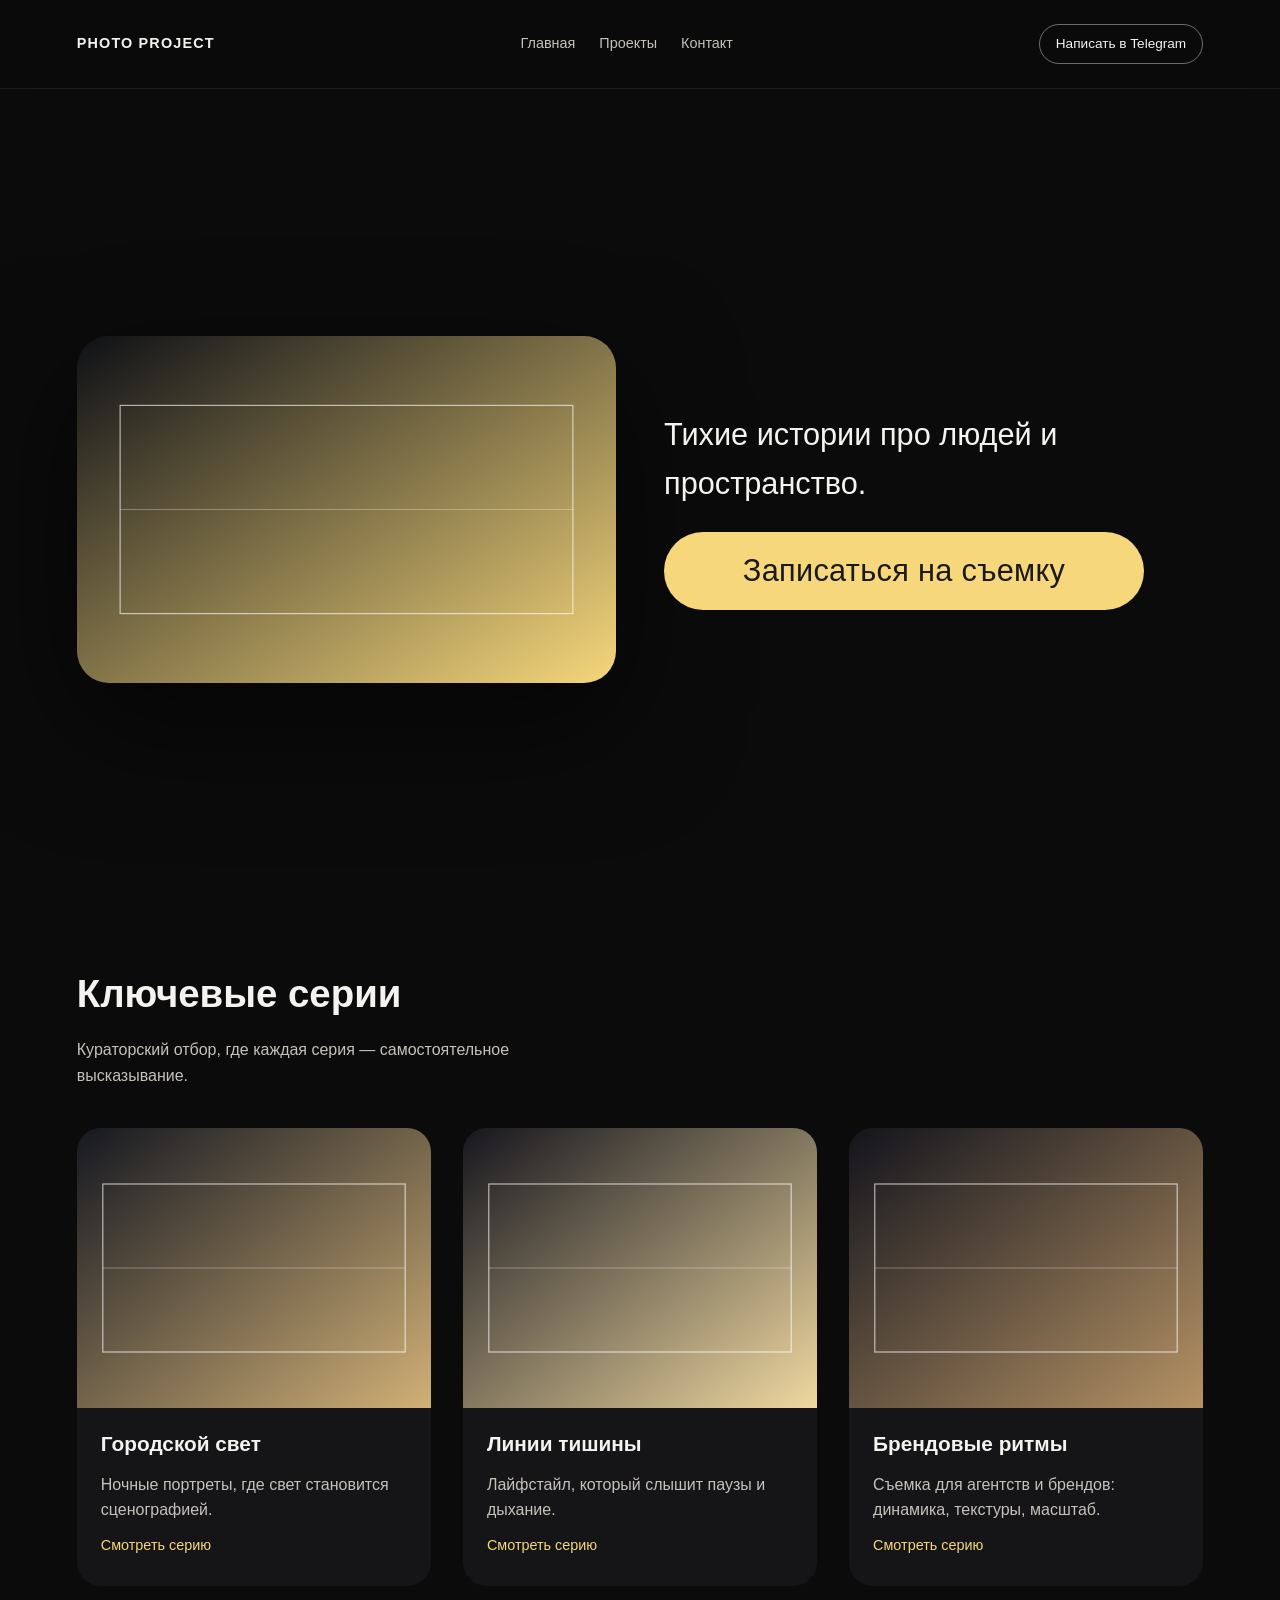
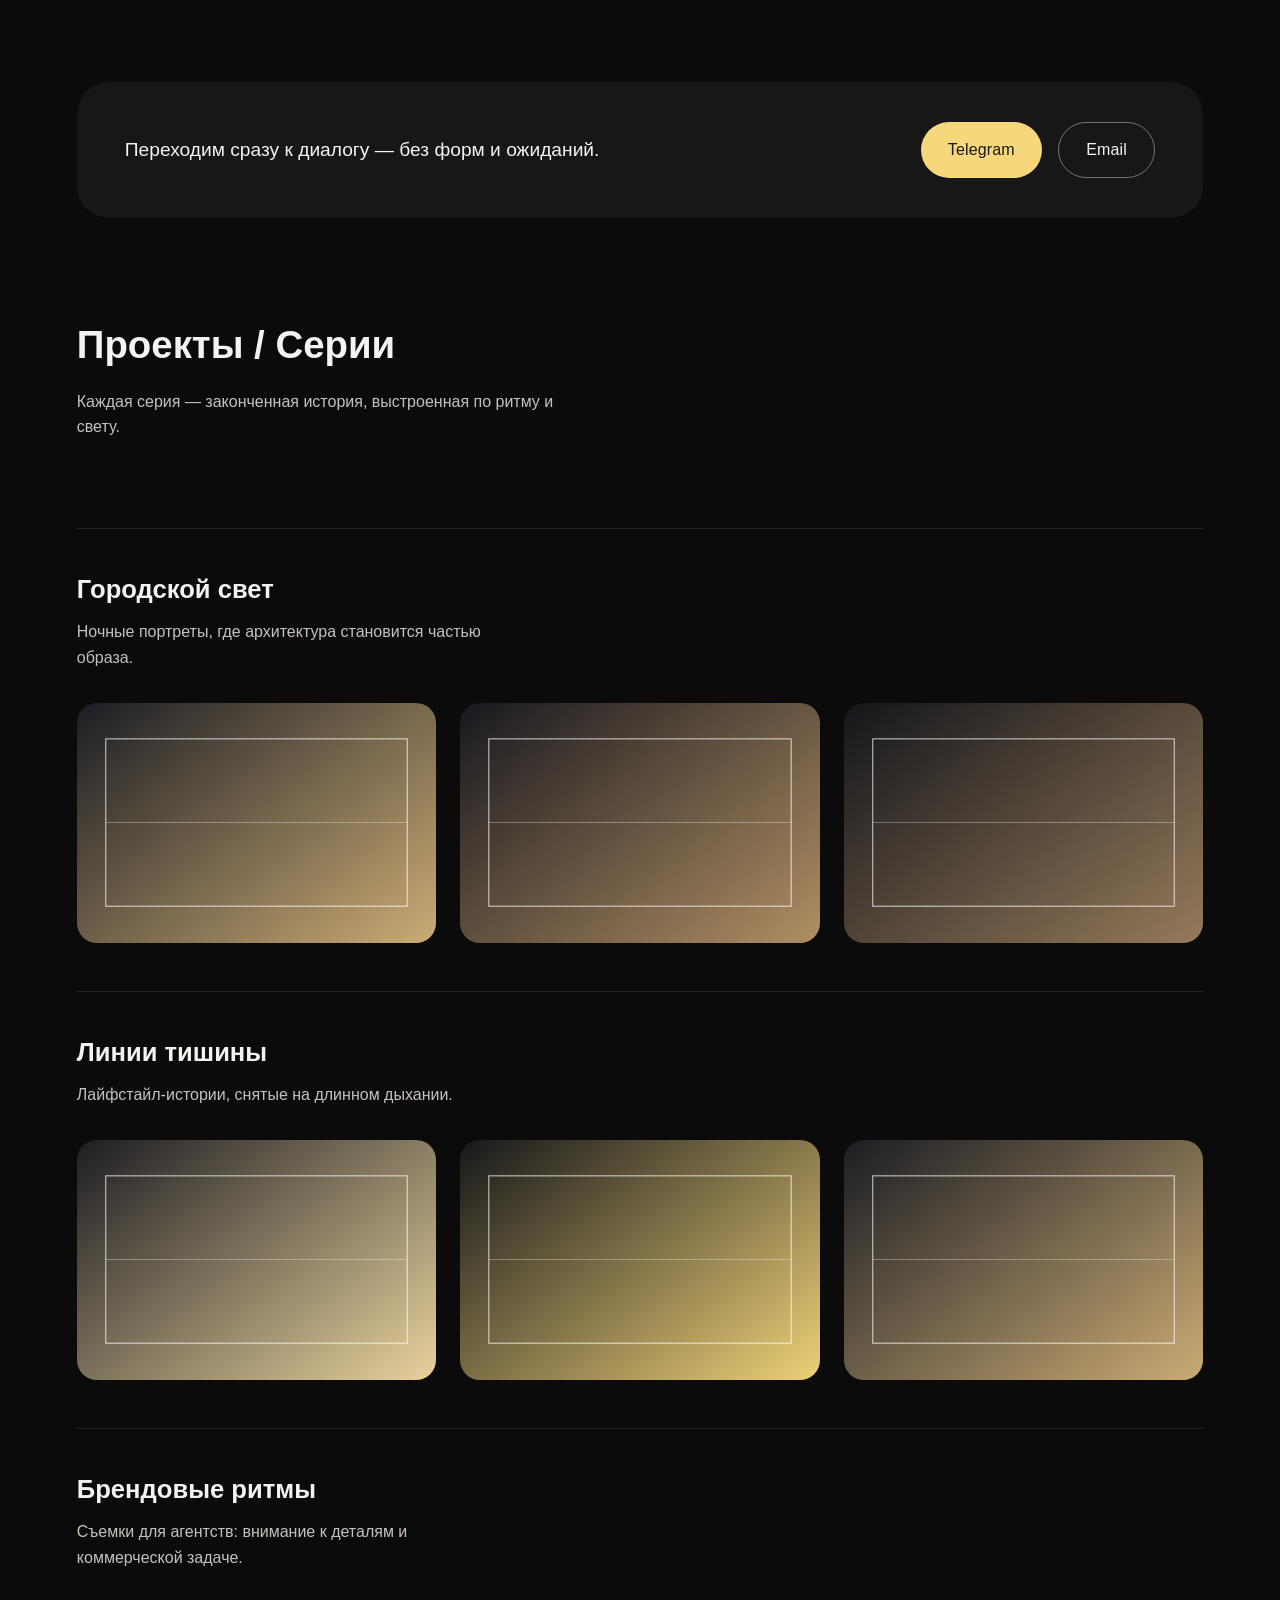
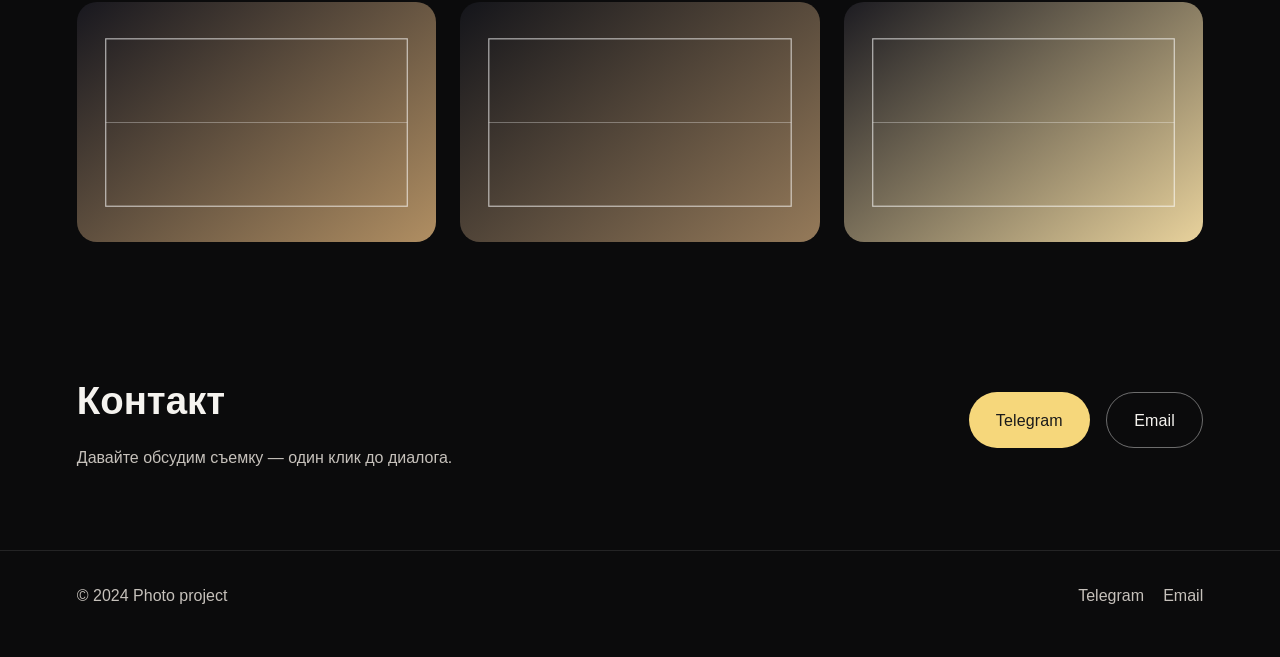
==== commit 4dd1f82c: "Add photographer portfolio landing page" ====
--- a/index.html
+++ b/index.html
@@ -2,83 +2,174 @@
 <html lang="ru">
   <head>
     <meta charset="UTF-8" />
-    <meta name="viewport" content="width=device-width, initial-scale=1.0" />
-    <title>Онлайн запись поставок на склад</title>
+    <meta name="viewport" content="width=device-width, initial-scale=1" />
+    <title>Photo project — портфолио фотографа</title>
+    <meta
+      name="description"
+      content="Портфолио фотографа: серии работ, кураторский отбор и быстрый контакт в один клик."
+    />
     <link rel="stylesheet" href="styles.css" />
+    <link rel="preload" as="image" href="assets/hero.svg" />
   </head>
   <body>
-    <div class="app">
-      <header>
-        <div>
-          <p class="subtitle">Планирование и архивирование поставок</p>
-          <h1>Онлайн запись поставок на склад</h1>
+    <header class="site-header">
+      <a class="logo" href="#home">Photo project</a>
+      <nav class="nav">
+        <a href="#home">Главная</a>
+        <a href="#series">Проекты</a>
+        <a href="#contact">Контакт</a>
+      </nav>
+      <a class="cta-link" href="https://t.me/yourname" target="_blank" rel="noreferrer">Написать в Telegram</a>
+    </header>
+
+    <main>
+      <section id="home" class="hero">
+        <div class="hero-media">
+          <picture>
+              <img src="assets/hero.svg" alt="Фотографическая серия" loading="eager" />
+          </picture>
         </div>
-        <div class="header-actions">
-          <button id="exportCsv" class="ghost">Экспорт в Excel (CSV)</button>
-          <button id="clearAll" class="danger">Очистить график</button>
+        <div class="hero-text reveal">
+          <p>Тихие истории про людей и пространство.</p>
+          <a class="cta-button" href="https://t.me/yourname" target="_blank" rel="noreferrer">
+            Записаться на съемку
+          </a>
         </div>
-      </header>
-
-      <section class="card">
-        <h2>Создать запись</h2>
-        <form id="bookingForm">
-          <div class="grid">
-            <label>
-              ФИО сотрудника
-              <input type="text" name="employee" placeholder="Иванов И.И." required />
-            </label>
-            <label>
-              Поставщик
-              <input type="text" name="supplier" placeholder="ООО Логистика" required />
-            </label>
-            <label>
-              Дата поставки
-              <input type="date" name="date" required />
-            </label>
-            <label>
-              Время
-              <input type="time" name="time" required />
-            </label>
-            <label>
-              Кол-во паллет
-              <input type="number" name="pallets" min="1" value="1" required />
-            </label>
-            <label>
-              Контактный телефон
-              <input type="tel" name="phone" placeholder="+7 900 000-00-00" required />
-            </label>
-          </div>
-          <label class="full">
-            Комментарий
-            <textarea name="comment" rows="3" placeholder="Особые условия разгрузки"></textarea>
-          </label>
-          <div class="form-actions">
-            <button type="submit" class="primary">Добавить в график</button>
-            <button type="reset" class="ghost">Очистить форму</button>
-          </div>
-        </form>
       </section>
 
-      <section class="card">
-        <div class="section-header">
-          <h2>График поставок</h2>
-          <div class="legend">
-            <span class="badge">Доступно всем пользователям</span>
-            <span class="badge ghost">Хранится локально (демо)</span>
-          </div>
+      <section class="featured" aria-labelledby="featured-title">
+        <div class="section-heading reveal">
+          <h2 id="featured-title">Ключевые серии</h2>
+          <p>Кураторский отбор, где каждая серия — самостоятельное высказывание.</p>
         </div>
-        <div id="schedule" class="schedule"></div>
+        <div class="featured-grid">
+          <article class="featured-card reveal">
+            <div class="card-media">
+              <picture>
+              <img src="assets/series-01-1.svg" alt="Серия Городской свет" loading="lazy" />
+              </picture>
+            </div>
+            <div class="card-content">
+              <h3>Городской свет</h3>
+              <p>Ночные портреты, где свет становится сценографией.</p>
+              <a class="text-link" href="#series">Смотреть серию</a>
+            </div>
+          </article>
+          <article class="featured-card reveal">
+            <div class="card-media">
+              <picture>
+              <img src="assets/series-02-1.svg" alt="Серия Линии тишины" loading="lazy" />
+              </picture>
+            </div>
+            <div class="card-content">
+              <h3>Линии тишины</h3>
+              <p>Лайфстайл, который слышит паузы и дыхание.</p>
+              <a class="text-link" href="#series">Смотреть серию</a>
+            </div>
+          </article>
+          <article class="featured-card reveal">
+            <div class="card-media">
+              <picture>
+              <img src="assets/series-03-1.svg" alt="Серия Брендовые ритмы" loading="lazy" />
+              </picture>
+            </div>
+            <div class="card-content">
+              <h3>Брендовые ритмы</h3>
+              <p>Съемка для агентств и брендов: динамика, текстуры, масштаб.</p>
+              <a class="text-link" href="#series">Смотреть серию</a>
+            </div>
+          </article>
+        </div>
       </section>
 
-      <section class="card info">
-        <h2>Как работает процесс</h2>
-        <ol>
-          <li>Сотрудник назначает дату поставки и добавляет запись в график.</li>
-          <li>Запись отображается в общем расписании и доступна всем пользователям.</li>
-          <li>При необходимости архив выгружается в Excel (CSV) для хранения.</li>
-        </ol>
+      <section class="cta-band reveal">
+        <p>Переходим сразу к диалогу — без форм и ожиданий.</p>
+        <div class="cta-actions">
+          <a class="cta-button" href="https://t.me/yourname" target="_blank" rel="noreferrer">Telegram</a>
+          <a class="ghost-button" href="mailto:hello@photoproject.com">Email</a>
+        </div>
       </section>
-    </div>
+
+      <section id="series" class="series" aria-labelledby="series-title">
+        <div class="section-heading reveal">
+          <h2 id="series-title">Проекты / Серии</h2>
+          <p>Каждая серия — законченная история, выстроенная по ритму и свету.</p>
+        </div>
+
+        <article class="series-block reveal">
+          <div class="series-info">
+            <h3>Городской свет</h3>
+            <p>Ночные портреты, где архитектура становится частью образа.</p>
+          </div>
+          <div class="series-gallery">
+            <picture>
+              <img src="assets/series-01-1.svg" alt="Городской свет 01" loading="lazy" />
+            </picture>
+            <picture>
+              <img src="assets/series-01-2.svg" alt="Городской свет 02" loading="lazy" />
+            </picture>
+            <picture>
+              <img src="assets/series-01-3.svg" alt="Городской свет 03" loading="lazy" />
+            </picture>
+          </div>
+        </article>
+
+        <article class="series-block reveal">
+          <div class="series-info">
+            <h3>Линии тишины</h3>
+            <p>Лайфстайл-истории, снятые на длинном дыхании.</p>
+          </div>
+          <div class="series-gallery">
+            <picture>
+              <img src="assets/series-02-1.svg" alt="Линии тишины 01" loading="lazy" />
+            </picture>
+            <picture>
+              <img src="assets/series-02-2.svg" alt="Линии тишины 02" loading="lazy" />
+            </picture>
+            <picture>
+              <img src="assets/series-02-3.svg" alt="Линии тишины 03" loading="lazy" />
+            </picture>
+          </div>
+        </article>
+
+        <article class="series-block reveal">
+          <div class="series-info">
+            <h3>Брендовые ритмы</h3>
+            <p>Съемки для агентств: внимание к деталям и коммерческой задаче.</p>
+          </div>
+          <div class="series-gallery">
+            <picture>
+              <img src="assets/series-03-1.svg" alt="Брендовые ритмы 01" loading="lazy" />
+            </picture>
+            <picture>
+              <img src="assets/series-03-2.svg" alt="Брендовые ритмы 02" loading="lazy" />
+            </picture>
+            <picture>
+              <img src="assets/series-03-3.svg" alt="Брендовые ритмы 03" loading="lazy" />
+            </picture>
+          </div>
+        </article>
+      </section>
+
+      <section id="contact" class="contact reveal">
+        <div class="contact-text">
+          <h2>Контакт</h2>
+          <p>Давайте обсудим съемку — один клик до диалога.</p>
+        </div>
+        <div class="contact-actions">
+          <a class="cta-button" href="https://t.me/yourname" target="_blank" rel="noreferrer">Telegram</a>
+          <a class="ghost-button" href="mailto:hello@photoproject.com">Email</a>
+        </div>
+      </section>
+    </main>
+
+    <footer class="site-footer">
+      <p>© 2024 Photo project</p>
+      <div class="footer-actions">
+        <a href="https://t.me/yourname" target="_blank" rel="noreferrer">Telegram</a>
+        <a href="mailto:hello@photoproject.com">Email</a>
+      </div>
+    </footer>
 
     <script src="script.js"></script>
   </body>
--- a/styles.css
+++ b/styles.css
@@ -1,260 +1,338 @@
 :root {
   color-scheme: light;
-  --bg: #f5f7fb;
-  --card: #ffffff;
-  --text: #1f2a44;
-  --muted: #677189;
-  --primary: #2a6ef6;
-  --primary-dark: #2056c1;
-  --danger: #e04b4b;
-  --border: #d8e0ee;
-  --badge: #eaf0ff;
+  --bg: #0b0b0c;
+  --bg-soft: #151518;
+  --text: #f5f3ef;
+  --muted: #c6c1bb;
+  --accent: #f6d77b;
+  --accent-dark: #c89f3a;
 }
 
 * {
   box-sizing: border-box;
+  margin: 0;
+  padding: 0;
+}
+
+html {
+  scroll-behavior: smooth;
 }
 
 body {
-  margin: 0;
-  font-family: "Inter", "Segoe UI", system-ui, sans-serif;
+  font-family: "Inter", "Helvetica Neue", Arial, sans-serif;
   background: var(--bg);
   color: var(--text);
-}
-
-.app {
-  max-width: 1200px;
-  margin: 40px auto;
-  padding: 0 24px 64px;
-}
-
-header {
-  display: flex;
+  line-height: 1.6;
+}
+
+a {
+  color: inherit;
+  text-decoration: none;
+}
+
+img {
+  width: 100%;
+  height: auto;
+  display: block;
+}
+
+.site-header {
+  position: sticky;
+  top: 0;
+  z-index: 10;
+  display: flex;
+  align-items: center;
   justify-content: space-between;
-  align-items: center;
-  gap: 24px;
-  margin-bottom: 24px;
-}
-
-h1 {
-  margin: 4px 0 0;
-  font-size: 32px;
-}
-
-.subtitle {
-  margin: 0;
-  color: var(--muted);
+  padding: 1.5rem 6vw;
+  background: rgba(11, 11, 12, 0.7);
+  backdrop-filter: blur(18px);
+  border-bottom: 1px solid rgba(255, 255, 255, 0.08);
+}
+
+.logo {
   font-weight: 600;
-  letter-spacing: 0.02em;
-}
-
-.header-actions {
-  display: flex;
-  gap: 12px;
-}
-
-button {
-  border: none;
-  border-radius: 10px;
-  padding: 12px 18px;
-  font-weight: 600;
-  cursor: pointer;
-  transition: transform 0.1s ease, box-shadow 0.1s ease;
-}
-
-button:hover {
-  transform: translateY(-1px);
-}
-
-button.primary {
-  background: var(--primary);
-  color: white;
-  box-shadow: 0 6px 16px rgba(42, 110, 246, 0.25);
-}
-
-button.primary:hover {
-  background: var(--primary-dark);
-}
-
-button.ghost {
-  background: white;
-  border: 1px solid var(--border);
+  letter-spacing: 0.08em;
+  text-transform: uppercase;
+  font-size: 0.9rem;
+}
+
+.nav {
+  display: flex;
+  gap: 1.5rem;
+  font-size: 0.9rem;
+  color: var(--muted);
+}
+
+.nav a:hover {
   color: var(--text);
 }
 
-button.danger {
-  background: var(--danger);
-  color: white;
-}
-
-.card {
-  background: var(--card);
-  border-radius: 18px;
-  padding: 24px;
-  box-shadow: 0 12px 30px rgba(31, 42, 68, 0.08);
-  margin-bottom: 24px;
-}
-
-.card.info {
-  background: linear-gradient(135deg, #ffffff 0%, #f1f6ff 100%);
-}
-
-h2 {
-  margin-top: 0;
-  font-size: 22px;
-}
-
-form {
-  display: flex;
-  flex-direction: column;
-  gap: 18px;
-}
-
-label {
-  display: flex;
-  flex-direction: column;
-  gap: 8px;
-  font-weight: 600;
+.cta-link {
+  font-size: 0.85rem;
+  padding: 0.5rem 1rem;
+  border: 1px solid rgba(255, 255, 255, 0.4);
+  border-radius: 999px;
+  transition: all 0.3s ease;
+}
+
+.cta-link:hover {
+  border-color: var(--accent);
+  color: var(--accent);
+}
+
+.hero {
+  min-height: 90vh;
+  display: grid;
+  grid-template-columns: repeat(auto-fit, minmax(280px, 1fr));
+  gap: 3rem;
+  padding: 4rem 6vw 2rem;
+  align-items: center;
+}
+
+.hero-media {
+  border-radius: 32px;
+  overflow: hidden;
+  box-shadow: 0 40px 120px rgba(0, 0, 0, 0.6);
+}
+
+.hero-text {
+  max-width: 480px;
+  font-size: clamp(1.4rem, 2.4vw, 2.2rem);
+  display: grid;
+  gap: 1.5rem;
+}
+
+.cta-button,
+.ghost-button {
+  display: inline-flex;
+  align-items: center;
+  justify-content: center;
+  padding: 0.9rem 1.7rem;
+  border-radius: 999px;
+  font-weight: 500;
+  letter-spacing: 0.01em;
+  transition: transform 0.3s ease, background 0.3s ease, color 0.3s ease;
+}
+
+.cta-button {
+  background: var(--accent);
+  color: #1a1a1a;
+}
+
+.cta-button:hover {
+  transform: translateY(-2px);
+  background: var(--accent-dark);
+}
+
+.ghost-button {
+  border: 1px solid rgba(255, 255, 255, 0.4);
   color: var(--text);
 }
 
-input,
-textarea {
-  border-radius: 10px;
-  border: 1px solid var(--border);
-  padding: 10px 12px;
-  font-size: 14px;
-  font-family: inherit;
-}
-
-input:focus,
-textarea:focus {
-  outline: 2px solid rgba(42, 110, 246, 0.3);
-  border-color: var(--primary);
-}
-
-.grid {
+.ghost-button:hover {
+  border-color: var(--accent);
+  color: var(--accent);
+}
+
+.section-heading {
+  display: grid;
+  gap: 0.8rem;
+  max-width: 520px;
+  margin-bottom: 2.5rem;
+}
+
+.section-heading h2 {
+  font-size: clamp(1.8rem, 3vw, 2.6rem);
+}
+
+.section-heading p {
+  color: var(--muted);
+}
+
+.featured {
+  padding: 4rem 6vw;
+}
+
+.featured-grid {
+  display: grid;
+  grid-template-columns: repeat(auto-fit, minmax(260px, 1fr));
+  gap: 2rem;
+}
+
+.featured-card {
+  background: var(--bg-soft);
+  border-radius: 24px;
+  overflow: hidden;
+  display: grid;
+  gap: 1.2rem;
+}
+
+.card-media img {
+  height: 280px;
+  object-fit: cover;
+}
+
+.card-content {
+  padding: 0 1.5rem 1.8rem;
+  display: grid;
+  gap: 0.7rem;
+}
+
+.card-content h3 {
+  font-size: 1.3rem;
+}
+
+.card-content p {
+  color: var(--muted);
+}
+
+.text-link {
+  color: var(--accent);
+  font-size: 0.9rem;
+}
+
+.cta-band {
+  margin: 2rem 6vw;
+  padding: 2.5rem 3rem;
+  border-radius: 32px;
+  background: rgba(255, 255, 255, 0.05);
+  display: flex;
+  flex-wrap: wrap;
+  justify-content: space-between;
+  gap: 1.5rem;
+  align-items: center;
+}
+
+.cta-band p {
+  font-size: 1.2rem;
+  max-width: 480px;
+}
+
+.cta-actions {
+  display: flex;
+  gap: 1rem;
+  flex-wrap: wrap;
+}
+
+.series {
+  padding: 4rem 6vw;
+  display: grid;
+  gap: 3rem;
+}
+
+.series-block {
+  display: grid;
+  gap: 2rem;
+  border-top: 1px solid rgba(255, 255, 255, 0.1);
+  padding-top: 2.5rem;
+}
+
+.series-info {
+  max-width: 420px;
+}
+
+.series-info h3 {
+  font-size: 1.6rem;
+  margin-bottom: 0.6rem;
+}
+
+.series-info p {
+  color: var(--muted);
+}
+
+.series-gallery {
   display: grid;
   grid-template-columns: repeat(auto-fit, minmax(220px, 1fr));
-  gap: 16px;
-}
-
-label.full {
-  grid-column: 1 / -1;
-}
-
-.form-actions {
-  display: flex;
-  gap: 12px;
-  justify-content: flex-end;
-}
-
-.section-header {
-  display: flex;
+  gap: 1.5rem;
+}
+
+.series-gallery img {
+  border-radius: 20px;
+  height: 240px;
+  object-fit: cover;
+}
+
+.contact {
+  padding: 4rem 6vw 5rem;
+  display: flex;
+  flex-wrap: wrap;
+  gap: 2rem;
+  align-items: center;
   justify-content: space-between;
-  align-items: center;
-  gap: 16px;
-}
-
-.legend {
-  display: flex;
-  gap: 8px;
-  flex-wrap: wrap;
-}
-
-.badge {
-  background: var(--badge);
-  border-radius: 999px;
-  padding: 6px 12px;
-  font-size: 12px;
-  font-weight: 600;
-  color: var(--primary-dark);
-}
-
-.badge.ghost {
-  background: #f6f7fb;
-  color: var(--muted);
-}
-
-.schedule {
-  display: flex;
-  flex-direction: column;
-  gap: 16px;
-  margin-top: 16px;
-}
-
-.schedule-empty {
-  text-align: center;
-  color: var(--muted);
-  padding: 24px 0 8px;
-}
-
-.schedule-day {
-  border: 1px solid var(--border);
-  border-radius: 16px;
-  padding: 16px;
-  background: #fbfcff;
-}
-
-.schedule-day h3 {
-  margin: 0 0 12px;
-  font-size: 18px;
-}
-
-.schedule-entry {
-  display: grid;
-  grid-template-columns: 1.2fr 1fr 1fr 0.8fr 1fr 0.8fr;
-  gap: 12px;
-  padding: 12px;
-  border-radius: 12px;
-  background: white;
-  border: 1px solid #edf1f7;
-  margin-bottom: 10px;
-  align-items: center;
-}
-
-.schedule-entry:last-child {
-  margin-bottom: 0;
-}
-
-.entry-label {
-  font-size: 12px;
-  color: var(--muted);
-  text-transform: uppercase;
-  letter-spacing: 0.04em;
-}
-
-.entry-value {
-  font-weight: 600;
-}
-
-.entry-comment {
-  grid-column: 1 / -1;
-  background: #f6f8ff;
-  border-radius: 8px;
-  padding: 8px 12px;
-  color: var(--muted);
-  font-size: 13px;
+}
+
+.contact-text h2 {
+  font-size: clamp(2rem, 3vw, 2.8rem);
+  margin-bottom: 0.8rem;
+}
+
+.contact-text p {
+  color: var(--muted);
+}
+
+.contact-actions {
+  display: flex;
+  gap: 1rem;
+  flex-wrap: wrap;
+}
+
+.site-footer {
+  border-top: 1px solid rgba(255, 255, 255, 0.1);
+  padding: 2rem 6vw 3rem;
+  display: flex;
+  flex-wrap: wrap;
+  justify-content: space-between;
+  color: var(--muted);
+  gap: 1rem;
+}
+
+.footer-actions {
+  display: flex;
+  gap: 1.2rem;
+}
+
+.reveal {
+  opacity: 0;
+  transform: translateY(24px);
+  transition: opacity 0.8s ease, transform 0.8s ease;
+}
+
+.reveal.is-visible {
+  opacity: 1;
+  transform: translateY(0);
 }
 
 @media (max-width: 900px) {
-  header {
+  .site-header {
     flex-direction: column;
-    align-items: flex-start;
-  }
-
-  .schedule-entry {
-    grid-template-columns: repeat(2, minmax(0, 1fr));
+    gap: 1rem;
+  }
+
+  .nav {
+    flex-wrap: wrap;
+    justify-content: center;
+  }
+
+  .hero {
+    padding-top: 2rem;
+  }
+
+  .cta-band {
+    padding: 2rem;
   }
 }
 
 @media (max-width: 600px) {
-  .form-actions {
-    flex-direction: column;
-    align-items: stretch;
-  }
-
-  .schedule-entry {
-    grid-template-columns: 1fr;
-  }
-}
+  .site-header {
+    position: relative;
+  }
+
+  .hero {
+    min-height: auto;
+  }
+
+  .card-media img,
+  .series-gallery img {
+    height: 200px;
+  }
+}
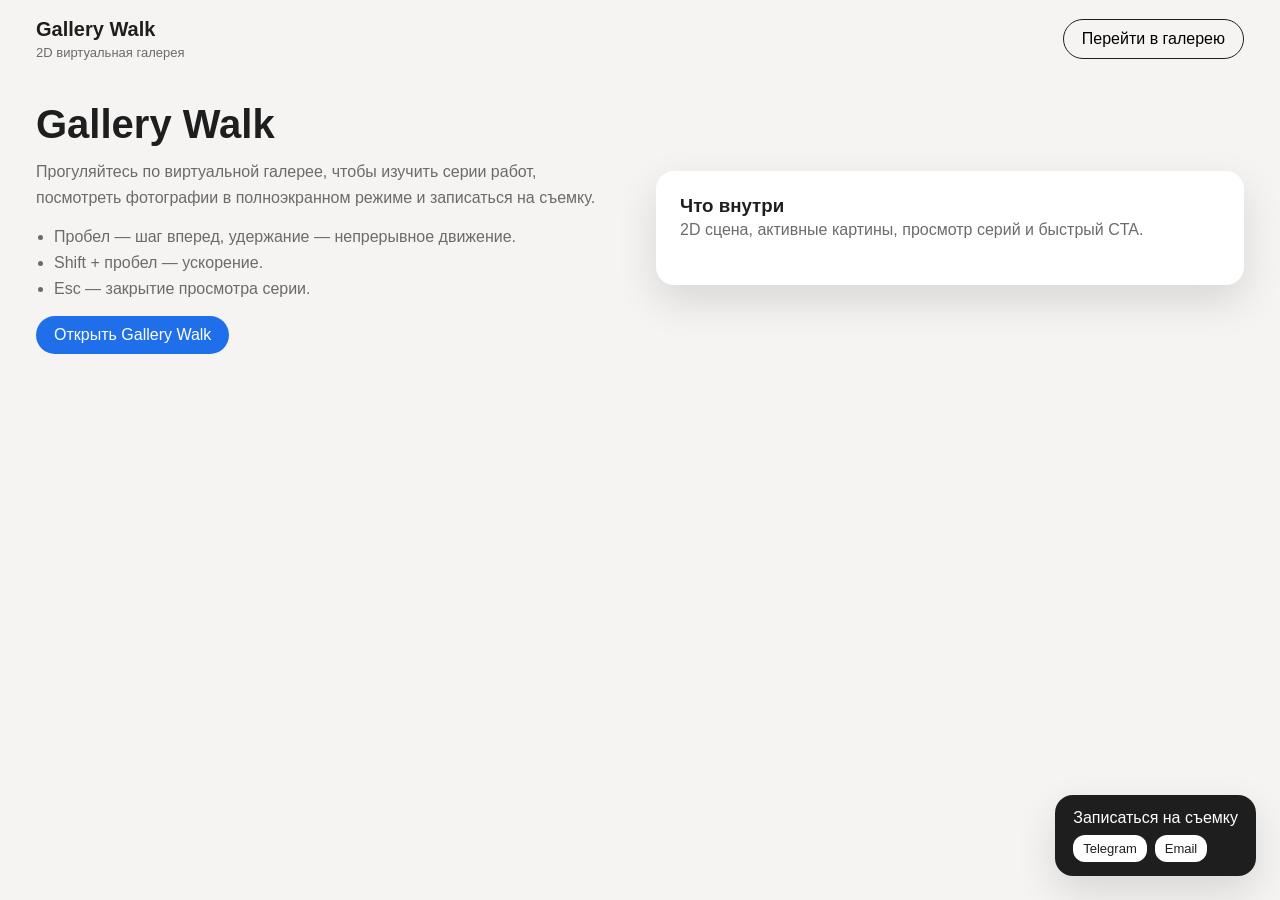
==== commit fdf84679: "Add start script for local server" ====
--- a/index.html
+++ b/index.html
@@ -2,175 +2,57 @@
 <html lang="ru">
   <head>
     <meta charset="UTF-8" />
-    <meta name="viewport" content="width=device-width, initial-scale=1" />
-    <title>Photo project — портфолио фотографа</title>
-    <meta
-      name="description"
-      content="Портфолио фотографа: серии работ, кураторский отбор и быстрый контакт в один клик."
-    />
+    <meta name="viewport" content="width=device-width, initial-scale=1.0" />
+    <title>Gallery Walk</title>
     <link rel="stylesheet" href="styles.css" />
-    <link rel="preload" as="image" href="assets/hero.svg" />
   </head>
   <body>
-    <header class="site-header">
-      <a class="logo" href="#home">Photo project</a>
-      <nav class="nav">
-        <a href="#home">Главная</a>
-        <a href="#series">Проекты</a>
-        <a href="#contact">Контакт</a>
-      </nav>
-      <a class="cta-link" href="https://t.me/yourname" target="_blank" rel="noreferrer">Написать в Telegram</a>
-    </header>
+    <div id="app">
+      <header class="topbar">
+        <div class="brand">
+          <span class="brand__title">Gallery Walk</span>
+          <span class="brand__subtitle">2D виртуальная галерея</span>
+        </div>
+        <nav class="topbar__nav">
+          <button id="startGallery" class="ghost-button">Перейти в галерею</button>
+        </nav>
+      </header>
 
-    <main>
-      <section id="home" class="hero">
-        <div class="hero-media">
-          <picture>
-              <img src="assets/hero.svg" alt="Фотографическая серия" loading="eager" />
-          </picture>
+      <main id="main" class="main"></main>
+
+      <aside class="cta">
+        <div class="cta__content">
+          <span>Записаться на съемку</span>
+          <div class="cta__links">
+            <a class="cta__link" href="https://t.me/" target="_blank" rel="noreferrer">Telegram</a>
+            <a class="cta__link" href="mailto:hello@example.com">Email</a>
+          </div>
         </div>
-        <div class="hero-text reveal">
-          <p>Тихие истории про людей и пространство.</p>
-          <a class="cta-button" href="https://t.me/yourname" target="_blank" rel="noreferrer">
-            Записаться на съемку
-          </a>
+      </aside>
+
+      <div id="seriesModal" class="modal" aria-hidden="true">
+        <div class="modal__backdrop"></div>
+        <div class="modal__content" role="dialog" aria-modal="true">
+          <button id="closeSeries" class="modal__close" aria-label="Закрыть">✕</button>
+          <div class="modal__header">
+            <h2 id="seriesTitle"></h2>
+            <p id="seriesDescription"></p>
+          </div>
+          <div class="modal__viewer">
+            <button id="prevSlide" class="viewer__nav">◀</button>
+            <div class="viewer__frame">
+              <img id="seriesImage" alt="" />
+            </div>
+            <button id="nextSlide" class="viewer__nav">▶</button>
+          </div>
+          <div class="modal__footer">
+            <button id="backToGallery" class="primary">Назад в галерею</button>
+            <a class="primary" href="https://t.me/" target="_blank" rel="noreferrer">Записаться</a>
+          </div>
         </div>
-      </section>
+      </div>
+    </div>
 
-      <section class="featured" aria-labelledby="featured-title">
-        <div class="section-heading reveal">
-          <h2 id="featured-title">Ключевые серии</h2>
-          <p>Кураторский отбор, где каждая серия — самостоятельное высказывание.</p>
-        </div>
-        <div class="featured-grid">
-          <article class="featured-card reveal">
-            <div class="card-media">
-              <picture>
-              <img src="assets/series-01-1.svg" alt="Серия Городской свет" loading="lazy" />
-              </picture>
-            </div>
-            <div class="card-content">
-              <h3>Городской свет</h3>
-              <p>Ночные портреты, где свет становится сценографией.</p>
-              <a class="text-link" href="#series">Смотреть серию</a>
-            </div>
-          </article>
-          <article class="featured-card reveal">
-            <div class="card-media">
-              <picture>
-              <img src="assets/series-02-1.svg" alt="Серия Линии тишины" loading="lazy" />
-              </picture>
-            </div>
-            <div class="card-content">
-              <h3>Линии тишины</h3>
-              <p>Лайфстайл, который слышит паузы и дыхание.</p>
-              <a class="text-link" href="#series">Смотреть серию</a>
-            </div>
-          </article>
-          <article class="featured-card reveal">
-            <div class="card-media">
-              <picture>
-              <img src="assets/series-03-1.svg" alt="Серия Брендовые ритмы" loading="lazy" />
-              </picture>
-            </div>
-            <div class="card-content">
-              <h3>Брендовые ритмы</h3>
-              <p>Съемка для агентств и брендов: динамика, текстуры, масштаб.</p>
-              <a class="text-link" href="#series">Смотреть серию</a>
-            </div>
-          </article>
-        </div>
-      </section>
-
-      <section class="cta-band reveal">
-        <p>Переходим сразу к диалогу — без форм и ожиданий.</p>
-        <div class="cta-actions">
-          <a class="cta-button" href="https://t.me/yourname" target="_blank" rel="noreferrer">Telegram</a>
-          <a class="ghost-button" href="mailto:hello@photoproject.com">Email</a>
-        </div>
-      </section>
-
-      <section id="series" class="series" aria-labelledby="series-title">
-        <div class="section-heading reveal">
-          <h2 id="series-title">Проекты / Серии</h2>
-          <p>Каждая серия — законченная история, выстроенная по ритму и свету.</p>
-        </div>
-
-        <article class="series-block reveal">
-          <div class="series-info">
-            <h3>Городской свет</h3>
-            <p>Ночные портреты, где архитектура становится частью образа.</p>
-          </div>
-          <div class="series-gallery">
-            <picture>
-              <img src="assets/series-01-1.svg" alt="Городской свет 01" loading="lazy" />
-            </picture>
-            <picture>
-              <img src="assets/series-01-2.svg" alt="Городской свет 02" loading="lazy" />
-            </picture>
-            <picture>
-              <img src="assets/series-01-3.svg" alt="Городской свет 03" loading="lazy" />
-            </picture>
-          </div>
-        </article>
-
-        <article class="series-block reveal">
-          <div class="series-info">
-            <h3>Линии тишины</h3>
-            <p>Лайфстайл-истории, снятые на длинном дыхании.</p>
-          </div>
-          <div class="series-gallery">
-            <picture>
-              <img src="assets/series-02-1.svg" alt="Линии тишины 01" loading="lazy" />
-            </picture>
-            <picture>
-              <img src="assets/series-02-2.svg" alt="Линии тишины 02" loading="lazy" />
-            </picture>
-            <picture>
-              <img src="assets/series-02-3.svg" alt="Линии тишины 03" loading="lazy" />
-            </picture>
-          </div>
-        </article>
-
-        <article class="series-block reveal">
-          <div class="series-info">
-            <h3>Брендовые ритмы</h3>
-            <p>Съемки для агентств: внимание к деталям и коммерческой задаче.</p>
-          </div>
-          <div class="series-gallery">
-            <picture>
-              <img src="assets/series-03-1.svg" alt="Брендовые ритмы 01" loading="lazy" />
-            </picture>
-            <picture>
-              <img src="assets/series-03-2.svg" alt="Брендовые ритмы 02" loading="lazy" />
-            </picture>
-            <picture>
-              <img src="assets/series-03-3.svg" alt="Брендовые ритмы 03" loading="lazy" />
-            </picture>
-          </div>
-        </article>
-      </section>
-
-      <section id="contact" class="contact reveal">
-        <div class="contact-text">
-          <h2>Контакт</h2>
-          <p>Давайте обсудим съемку — один клик до диалога.</p>
-        </div>
-        <div class="contact-actions">
-          <a class="cta-button" href="https://t.me/yourname" target="_blank" rel="noreferrer">Telegram</a>
-          <a class="ghost-button" href="mailto:hello@photoproject.com">Email</a>
-        </div>
-      </section>
-    </main>
-
-    <footer class="site-footer">
-      <p>© 2024 Photo project</p>
-      <div class="footer-actions">
-        <a href="https://t.me/yourname" target="_blank" rel="noreferrer">Telegram</a>
-        <a href="mailto:hello@photoproject.com">Email</a>
-      </div>
-    </footer>
-
-    <script src="script.js"></script>
+    <script src="app.js" type="module"></script>
   </body>
 </html>
--- a/styles.css
+++ b/styles.css
@@ -1,11 +1,12 @@
 :root {
   color-scheme: light;
-  --bg: #0b0b0c;
-  --bg-soft: #151518;
-  --text: #f5f3ef;
-  --muted: #c6c1bb;
-  --accent: #f6d77b;
-  --accent-dark: #c89f3a;
+  font-family: "Inter", "Segoe UI", sans-serif;
+  --bg: #f5f4f2;
+  --ink: #1e1e1e;
+  --accent: #1f6feb;
+  --muted: #6b6b6b;
+  --panel: #ffffff;
+  --shadow: 0 16px 40px rgba(0, 0, 0, 0.12);
 }
 
 * {
@@ -14,15 +15,9 @@
   padding: 0;
 }
 
-html {
-  scroll-behavior: smooth;
-}
-
 body {
-  font-family: "Inter", "Helvetica Neue", Arial, sans-serif;
   background: var(--bg);
-  color: var(--text);
-  line-height: 1.6;
+  color: var(--ink);
 }
 
 a {
@@ -30,309 +25,363 @@
   text-decoration: none;
 }
 
-img {
-  width: 100%;
-  height: auto;
-  display: block;
-}
-
-.site-header {
+button {
+  font: inherit;
+  border: none;
+  cursor: pointer;
+}
+
+.topbar {
   position: sticky;
   top: 0;
-  z-index: 10;
+  background: rgba(245, 244, 242, 0.92);
+  backdrop-filter: blur(10px);
   display: flex;
   align-items: center;
   justify-content: space-between;
-  padding: 1.5rem 6vw;
-  background: rgba(11, 11, 12, 0.7);
-  backdrop-filter: blur(18px);
-  border-bottom: 1px solid rgba(255, 255, 255, 0.08);
-}
-
-.logo {
-  font-weight: 600;
-  letter-spacing: 0.08em;
-  text-transform: uppercase;
-  font-size: 0.9rem;
-}
-
-.nav {
-  display: flex;
-  gap: 1.5rem;
-  font-size: 0.9rem;
-  color: var(--muted);
-}
-
-.nav a:hover {
-  color: var(--text);
-}
-
-.cta-link {
-  font-size: 0.85rem;
-  padding: 0.5rem 1rem;
-  border: 1px solid rgba(255, 255, 255, 0.4);
+  padding: 18px 36px;
+  z-index: 4;
+}
+
+.brand {
+  display: flex;
+  flex-direction: column;
+  gap: 4px;
+}
+
+.brand__title {
+  font-weight: 700;
+  font-size: 20px;
+}
+
+.brand__subtitle {
+  font-size: 13px;
+  color: var(--muted);
+}
+
+.ghost-button {
+  padding: 10px 18px;
   border-radius: 999px;
-  transition: all 0.3s ease;
-}
-
-.cta-link:hover {
-  border-color: var(--accent);
-  color: var(--accent);
-}
-
-.hero {
-  min-height: 90vh;
+  border: 1px solid var(--ink);
+  background: transparent;
+}
+
+.main {
+  min-height: calc(100vh - 120px);
+  padding: 24px 36px 120px;
+}
+
+.intro {
   display: grid;
   grid-template-columns: repeat(auto-fit, minmax(280px, 1fr));
-  gap: 3rem;
-  padding: 4rem 6vw 2rem;
-  align-items: center;
-}
-
-.hero-media {
-  border-radius: 32px;
+  gap: 32px;
+  align-items: center;
+}
+
+.intro h1 {
+  font-size: 40px;
+  margin-bottom: 12px;
+}
+
+.intro p {
+  margin-bottom: 18px;
+  color: var(--muted);
+  line-height: 1.6;
+}
+
+.intro ul {
+  list-style: disc;
+  padding-left: 18px;
+  margin-bottom: 18px;
+  color: var(--muted);
+  display: grid;
+  gap: 8px;
+}
+
+.intro__panel {
+  background: var(--panel);
+  padding: 24px;
+  border-radius: 18px;
+  box-shadow: var(--shadow);
+}
+
+.gallery {
+  background: linear-gradient(180deg, #fdfbfb 0%, #f1efed 100%);
+  border-radius: 28px;
+  padding: 24px;
+  box-shadow: var(--shadow);
   overflow: hidden;
-  box-shadow: 0 40px 120px rgba(0, 0, 0, 0.6);
-}
-
-.hero-text {
-  max-width: 480px;
-  font-size: clamp(1.4rem, 2.4vw, 2.2rem);
+  position: relative;
+}
+
+.gallery__hud {
+  display: flex;
+  justify-content: space-between;
+  margin-bottom: 16px;
+  color: var(--muted);
+  font-size: 14px;
+}
+
+.gallery__viewport {
+  position: relative;
+  height: 320px;
+  overflow: hidden;
+  border-radius: 20px;
+  background: #f7f7f7;
+}
+
+.gallery__world {
+  position: absolute;
+  top: 0;
+  left: 0;
+  height: 100%;
+  display: flex;
+  align-items: flex-end;
+  gap: 120px;
+  padding: 0 120px;
+}
+
+.gallery__floor {
+  position: absolute;
+  bottom: 40px;
+  left: 0;
+  height: 4px;
+  width: 100%;
+  background: #d7d4d1;
+}
+
+.room {
+  position: relative;
+  height: 100%;
+}
+
+.room__label {
+  position: absolute;
+  top: 18px;
+  left: 0;
+  font-size: 13px;
+  color: var(--muted);
+}
+
+.painting {
+  width: 140px;
+  height: 180px;
+  background: #ffffff;
+  border: 4px solid #e0dedb;
+  box-shadow: 0 10px 18px rgba(0, 0, 0, 0.12);
+  position: absolute;
+  bottom: 60px;
+  display: flex;
+  align-items: center;
+  justify-content: center;
+  text-align: center;
+  padding: 12px;
+  font-size: 12px;
+}
+
+.painting.active {
+  border-color: var(--accent);
+  transform: translateY(-6px);
+}
+
+.character {
+  position: absolute;
+  bottom: 44px;
+  width: 48px;
+  height: 90px;
+  background: linear-gradient(180deg, #444 0%, #111 100%);
+  border-radius: 24px 24px 14px 14px;
+}
+
+.character.walk {
+  animation: walk 0.6s infinite alternate;
+}
+
+@keyframes walk {
+  from {
+    transform: translateY(0);
+  }
+  to {
+    transform: translateY(-4px);
+  }
+}
+
+.interaction {
+  position: absolute;
+  bottom: 200px;
+  left: 0;
+  background: var(--panel);
+  padding: 12px 16px;
+  border-radius: 12px;
+  box-shadow: var(--shadow);
+  display: none;
+  flex-direction: column;
+  gap: 8px;
+  min-width: 200px;
+}
+
+.interaction.visible {
+  display: flex;
+}
+
+.primary {
+  background: var(--accent);
+  color: #fff;
+  padding: 10px 18px;
+  border-radius: 999px;
+  text-align: center;
+  display: inline-block;
+}
+
+.controls {
+  margin-top: 20px;
+  display: flex;
+  flex-wrap: wrap;
+  gap: 12px;
+  align-items: center;
+}
+
+.controls__button {
+  padding: 10px 18px;
+  border-radius: 12px;
+  background: #fff;
+  border: 1px solid #ddd;
+}
+
+.cta {
+  position: fixed;
+  right: 24px;
+  bottom: 24px;
+  background: var(--ink);
+  color: #fff;
+  padding: 14px 18px;
+  border-radius: 18px;
+  z-index: 5;
+  box-shadow: var(--shadow);
+}
+
+.cta__content {
+  display: flex;
+  flex-direction: column;
+  gap: 8px;
+}
+
+.cta__links {
+  display: flex;
+  gap: 8px;
+}
+
+.cta__link {
+  padding: 6px 10px;
+  background: #fff;
+  color: var(--ink);
+  border-radius: 12px;
+  font-size: 13px;
+}
+
+.modal {
+  position: fixed;
+  inset: 0;
+  display: none;
+  align-items: center;
+  justify-content: center;
+  z-index: 10;
+}
+
+.modal.open {
+  display: flex;
+}
+
+.modal__backdrop {
+  position: absolute;
+  inset: 0;
+  background: rgba(0, 0, 0, 0.6);
+}
+
+.modal__content {
+  position: relative;
+  background: var(--panel);
+  padding: 32px;
+  border-radius: 24px;
+  max-width: 900px;
+  width: calc(100% - 48px);
+  z-index: 1;
+  box-shadow: var(--shadow);
+}
+
+.modal__close {
+  position: absolute;
+  top: 18px;
+  right: 18px;
+  background: transparent;
+  font-size: 18px;
+}
+
+.modal__header {
+  margin-bottom: 20px;
+}
+
+.modal__header p {
+  color: var(--muted);
+  margin-top: 8px;
+}
+
+.modal__viewer {
   display: grid;
-  gap: 1.5rem;
-}
-
-.cta-button,
-.ghost-button {
-  display: inline-flex;
+  grid-template-columns: auto 1fr auto;
+  gap: 16px;
+  align-items: center;
+}
+
+.viewer__frame {
+  background: #fafafa;
+  border-radius: 18px;
+  min-height: 320px;
+  display: flex;
   align-items: center;
   justify-content: center;
-  padding: 0.9rem 1.7rem;
+  padding: 16px;
+}
+
+.viewer__frame img {
+  max-width: 100%;
+  max-height: 360px;
+  border-radius: 16px;
+}
+
+.viewer__nav {
+  background: #f0f0f0;
+  padding: 12px 16px;
   border-radius: 999px;
-  font-weight: 500;
-  letter-spacing: 0.01em;
-  transition: transform 0.3s ease, background 0.3s ease, color 0.3s ease;
-}
-
-.cta-button {
-  background: var(--accent);
-  color: #1a1a1a;
-}
-
-.cta-button:hover {
-  transform: translateY(-2px);
-  background: var(--accent-dark);
-}
-
-.ghost-button {
-  border: 1px solid rgba(255, 255, 255, 0.4);
-  color: var(--text);
-}
-
-.ghost-button:hover {
-  border-color: var(--accent);
-  color: var(--accent);
-}
-
-.section-heading {
-  display: grid;
-  gap: 0.8rem;
-  max-width: 520px;
-  margin-bottom: 2.5rem;
-}
-
-.section-heading h2 {
-  font-size: clamp(1.8rem, 3vw, 2.6rem);
-}
-
-.section-heading p {
-  color: var(--muted);
-}
-
-.featured {
-  padding: 4rem 6vw;
-}
-
-.featured-grid {
-  display: grid;
-  grid-template-columns: repeat(auto-fit, minmax(260px, 1fr));
-  gap: 2rem;
-}
-
-.featured-card {
-  background: var(--bg-soft);
-  border-radius: 24px;
-  overflow: hidden;
-  display: grid;
-  gap: 1.2rem;
-}
-
-.card-media img {
-  height: 280px;
-  object-fit: cover;
-}
-
-.card-content {
-  padding: 0 1.5rem 1.8rem;
-  display: grid;
-  gap: 0.7rem;
-}
-
-.card-content h3 {
-  font-size: 1.3rem;
-}
-
-.card-content p {
-  color: var(--muted);
-}
-
-.text-link {
-  color: var(--accent);
-  font-size: 0.9rem;
-}
-
-.cta-band {
-  margin: 2rem 6vw;
-  padding: 2.5rem 3rem;
-  border-radius: 32px;
-  background: rgba(255, 255, 255, 0.05);
-  display: flex;
+}
+
+.modal__footer {
+  margin-top: 24px;
+  display: flex;
+  gap: 12px;
   flex-wrap: wrap;
-  justify-content: space-between;
-  gap: 1.5rem;
-  align-items: center;
-}
-
-.cta-band p {
-  font-size: 1.2rem;
-  max-width: 480px;
-}
-
-.cta-actions {
-  display: flex;
-  gap: 1rem;
-  flex-wrap: wrap;
-}
-
-.series {
-  padding: 4rem 6vw;
-  display: grid;
-  gap: 3rem;
-}
-
-.series-block {
-  display: grid;
-  gap: 2rem;
-  border-top: 1px solid rgba(255, 255, 255, 0.1);
-  padding-top: 2.5rem;
-}
-
-.series-info {
-  max-width: 420px;
-}
-
-.series-info h3 {
-  font-size: 1.6rem;
-  margin-bottom: 0.6rem;
-}
-
-.series-info p {
-  color: var(--muted);
-}
-
-.series-gallery {
-  display: grid;
-  grid-template-columns: repeat(auto-fit, minmax(220px, 1fr));
-  gap: 1.5rem;
-}
-
-.series-gallery img {
-  border-radius: 20px;
-  height: 240px;
-  object-fit: cover;
-}
-
-.contact {
-  padding: 4rem 6vw 5rem;
-  display: flex;
-  flex-wrap: wrap;
-  gap: 2rem;
-  align-items: center;
-  justify-content: space-between;
-}
-
-.contact-text h2 {
-  font-size: clamp(2rem, 3vw, 2.8rem);
-  margin-bottom: 0.8rem;
-}
-
-.contact-text p {
-  color: var(--muted);
-}
-
-.contact-actions {
-  display: flex;
-  gap: 1rem;
-  flex-wrap: wrap;
-}
-
-.site-footer {
-  border-top: 1px solid rgba(255, 255, 255, 0.1);
-  padding: 2rem 6vw 3rem;
-  display: flex;
-  flex-wrap: wrap;
-  justify-content: space-between;
-  color: var(--muted);
-  gap: 1rem;
-}
-
-.footer-actions {
-  display: flex;
-  gap: 1.2rem;
-}
-
-.reveal {
-  opacity: 0;
-  transform: translateY(24px);
-  transition: opacity 0.8s ease, transform 0.8s ease;
-}
-
-.reveal.is-visible {
-  opacity: 1;
-  transform: translateY(0);
-}
-
-@media (max-width: 900px) {
-  .site-header {
+}
+
+@media (max-width: 700px) {
+  .topbar {
     flex-direction: column;
-    gap: 1rem;
-  }
-
-  .nav {
-    flex-wrap: wrap;
-    justify-content: center;
-  }
-
-  .hero {
-    padding-top: 2rem;
-  }
-
-  .cta-band {
-    padding: 2rem;
-  }
-}
-
-@media (max-width: 600px) {
-  .site-header {
-    position: relative;
-  }
-
-  .hero {
-    min-height: auto;
-  }
-
-  .card-media img,
-  .series-gallery img {
-    height: 200px;
-  }
-}
+    gap: 12px;
+    align-items: flex-start;
+  }
+
+  .gallery__viewport {
+    height: 260px;
+  }
+
+  .modal__content {
+    padding: 24px;
+  }
+
+  .modal__viewer {
+    grid-template-columns: 1fr;
+  }
+
+  .viewer__nav {
+    width: 100%;
+  }
+}
